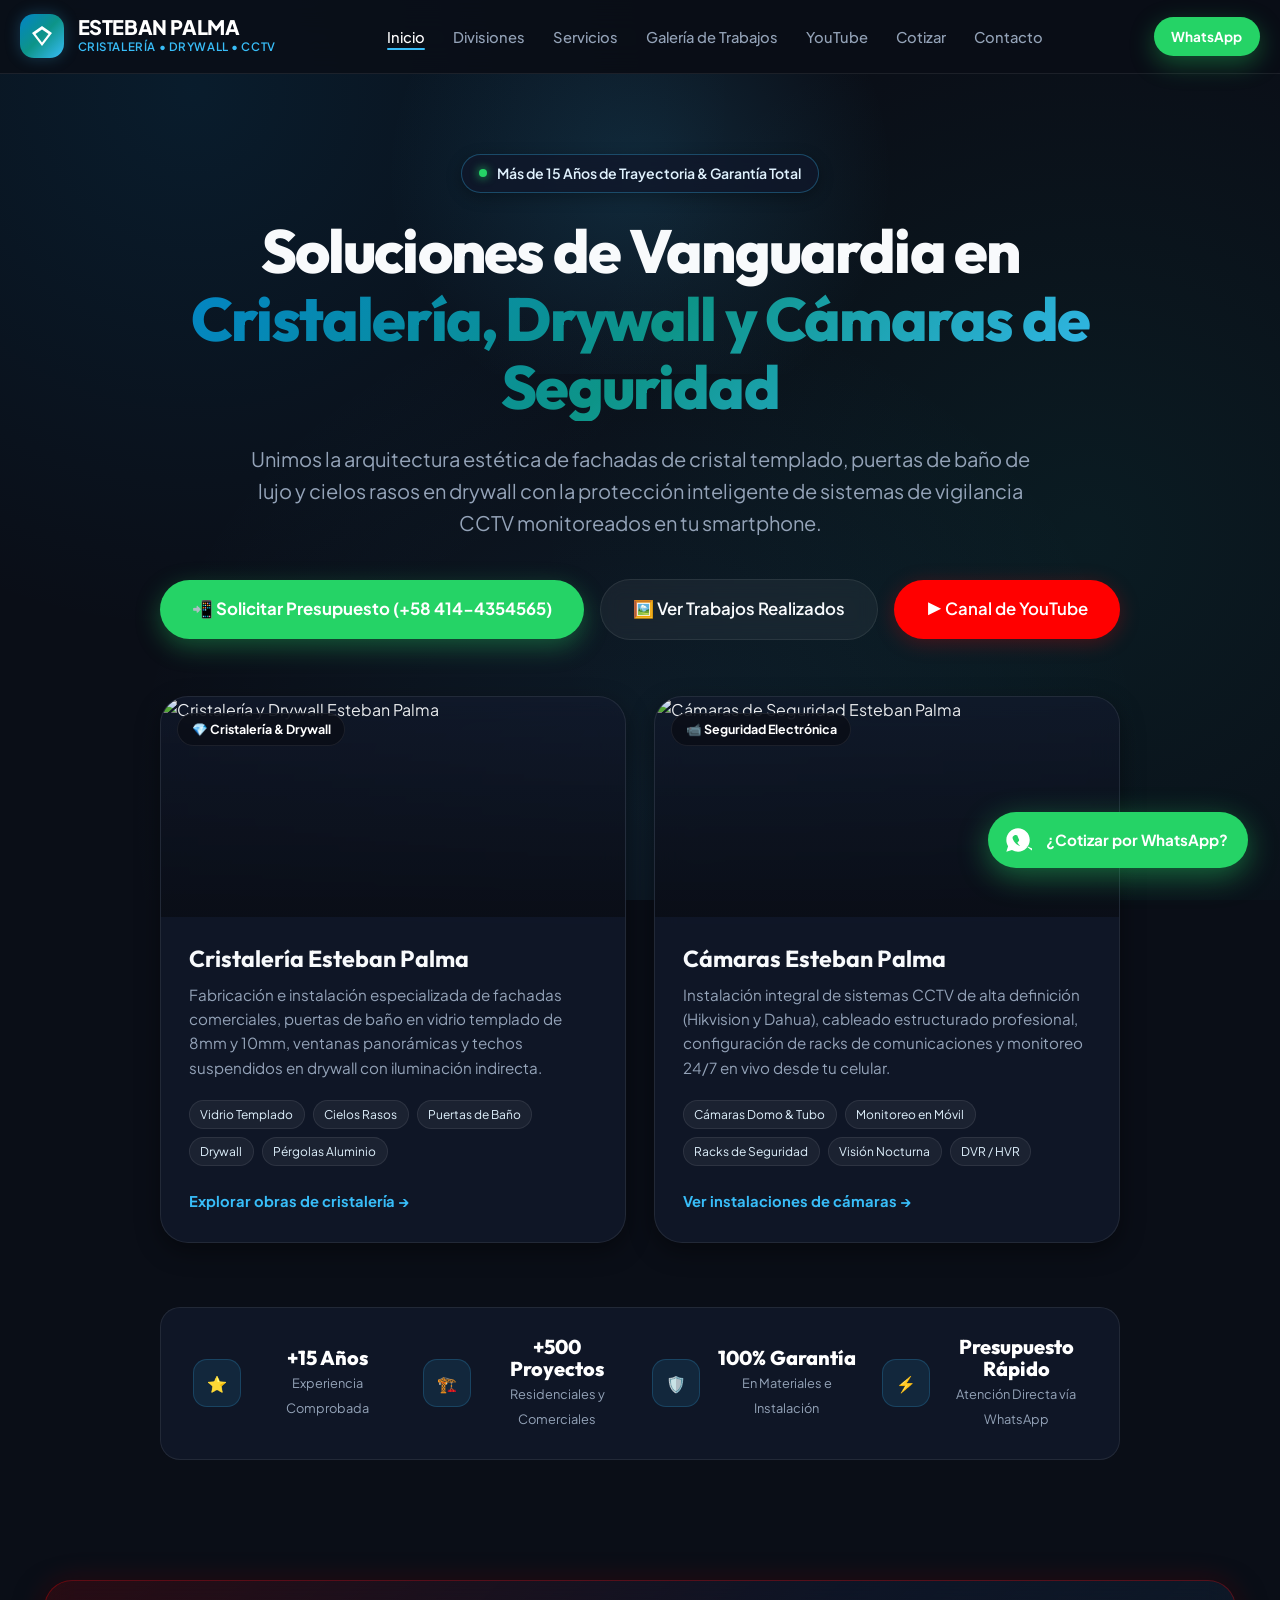
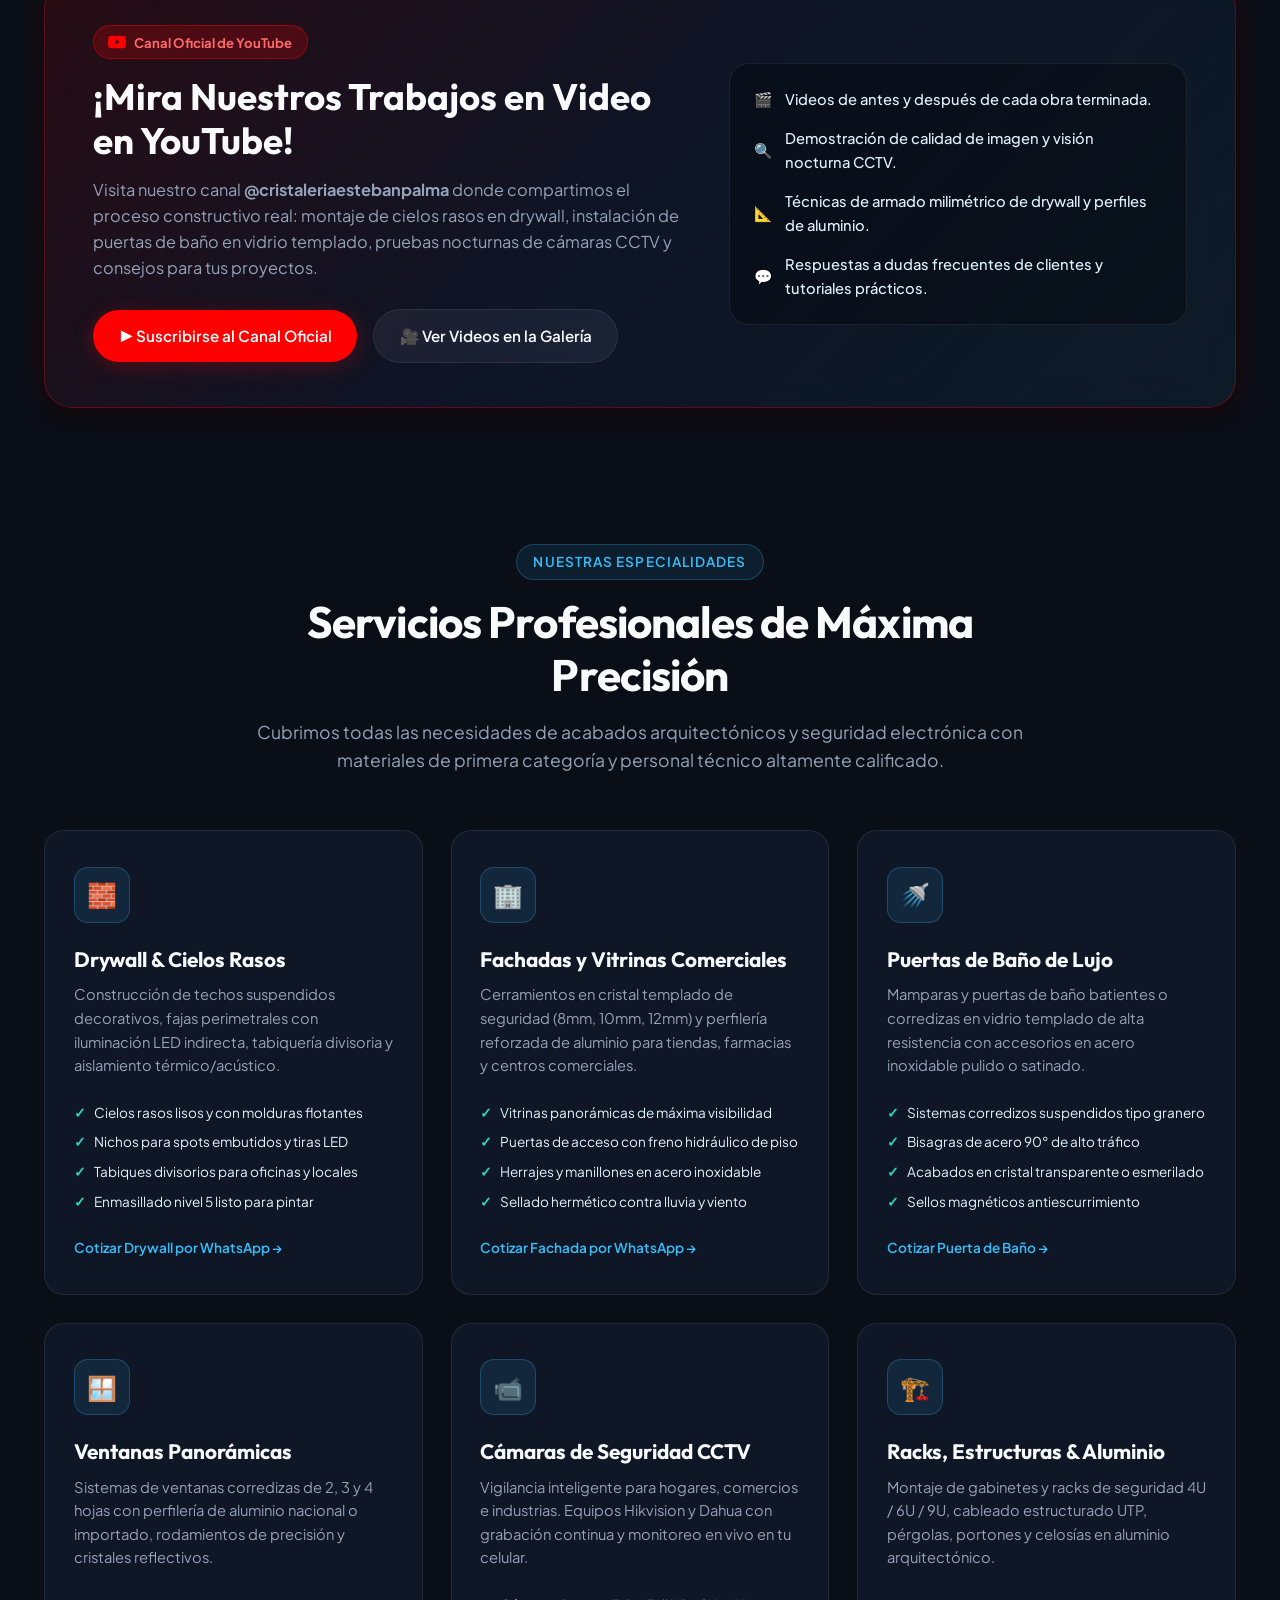
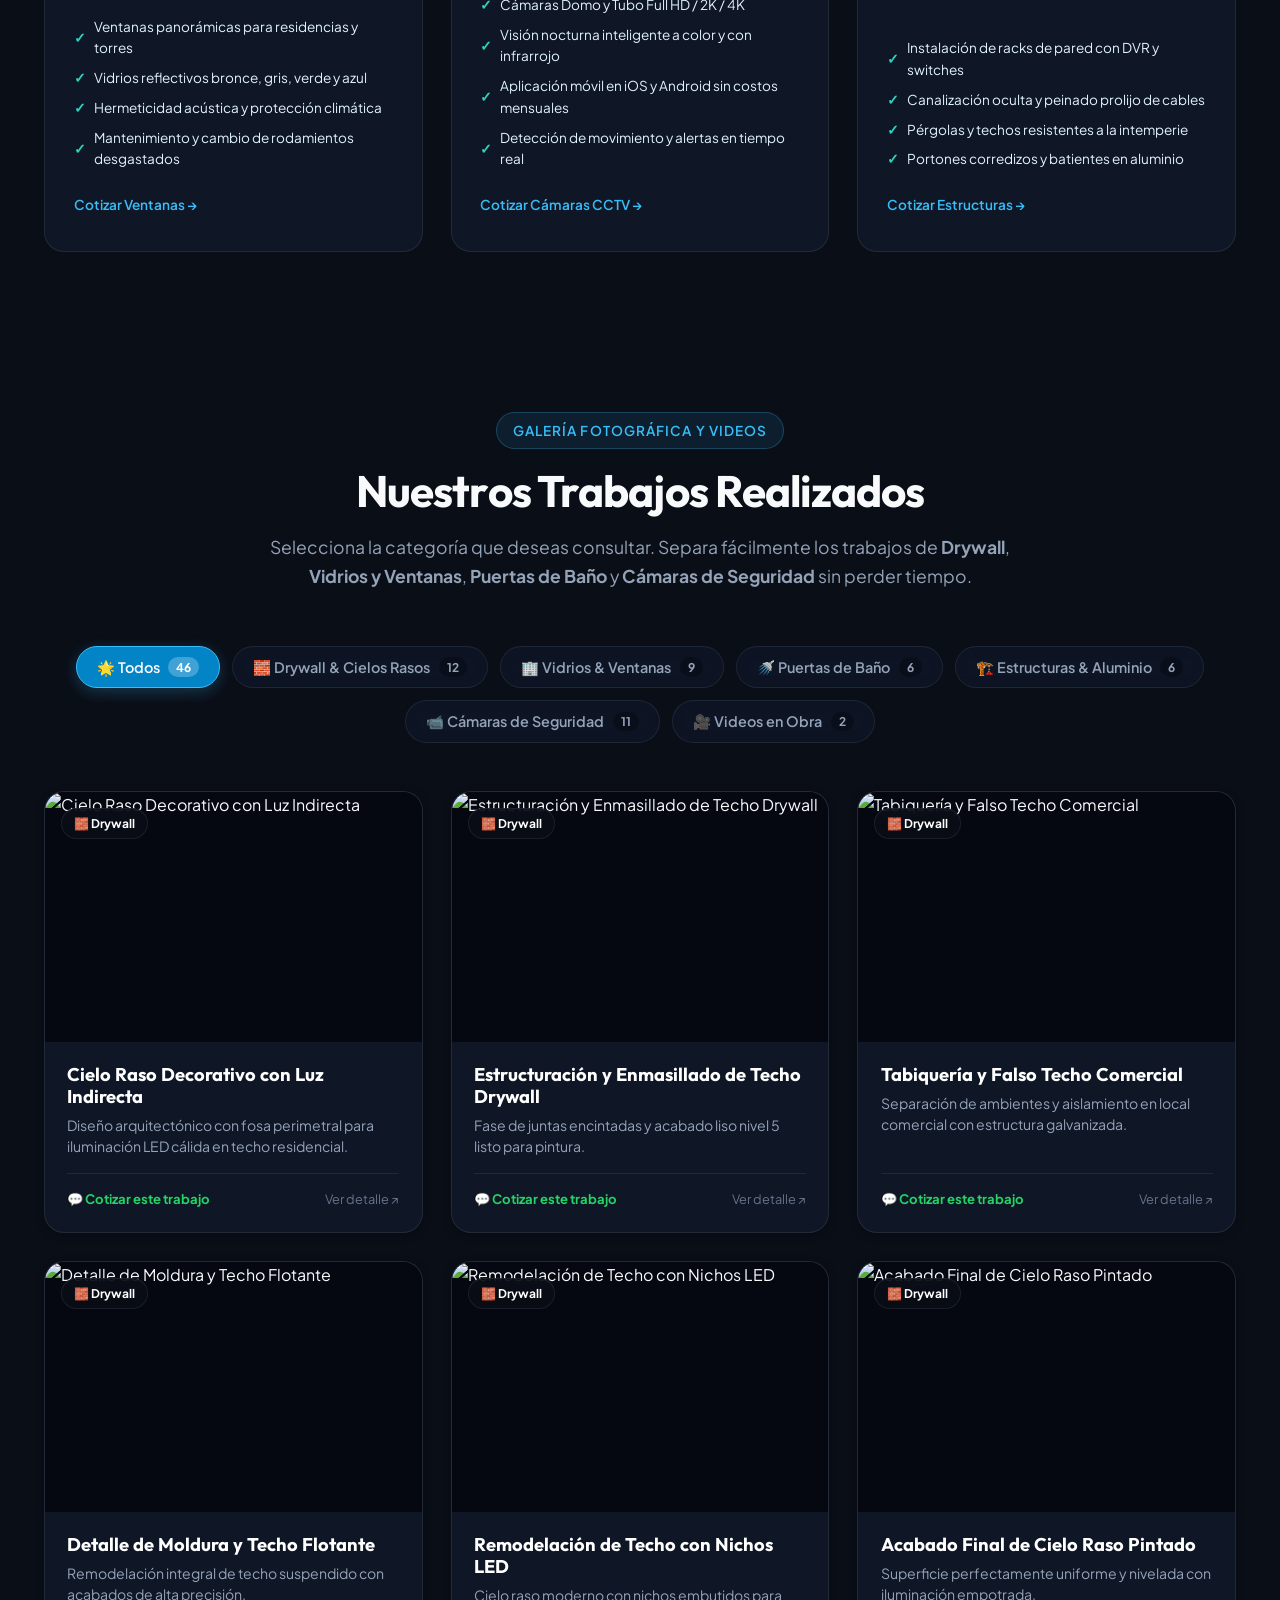
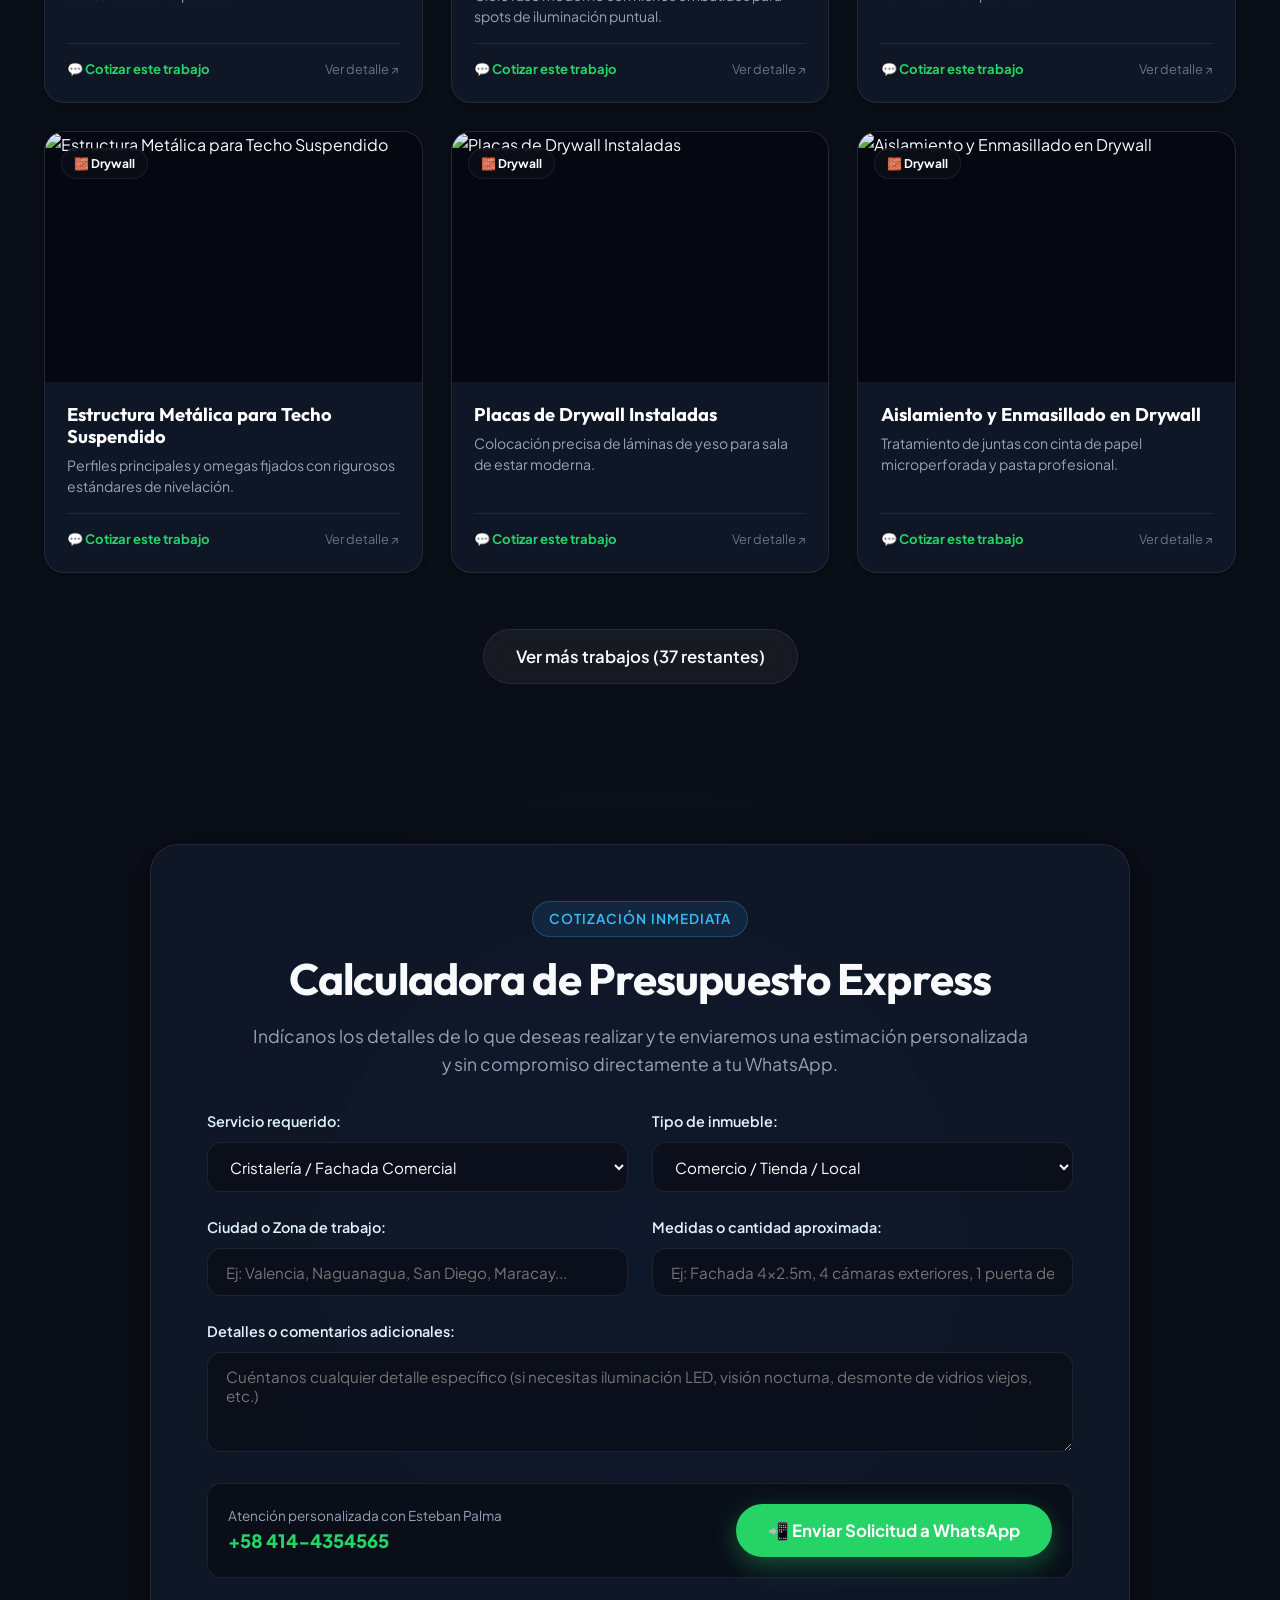
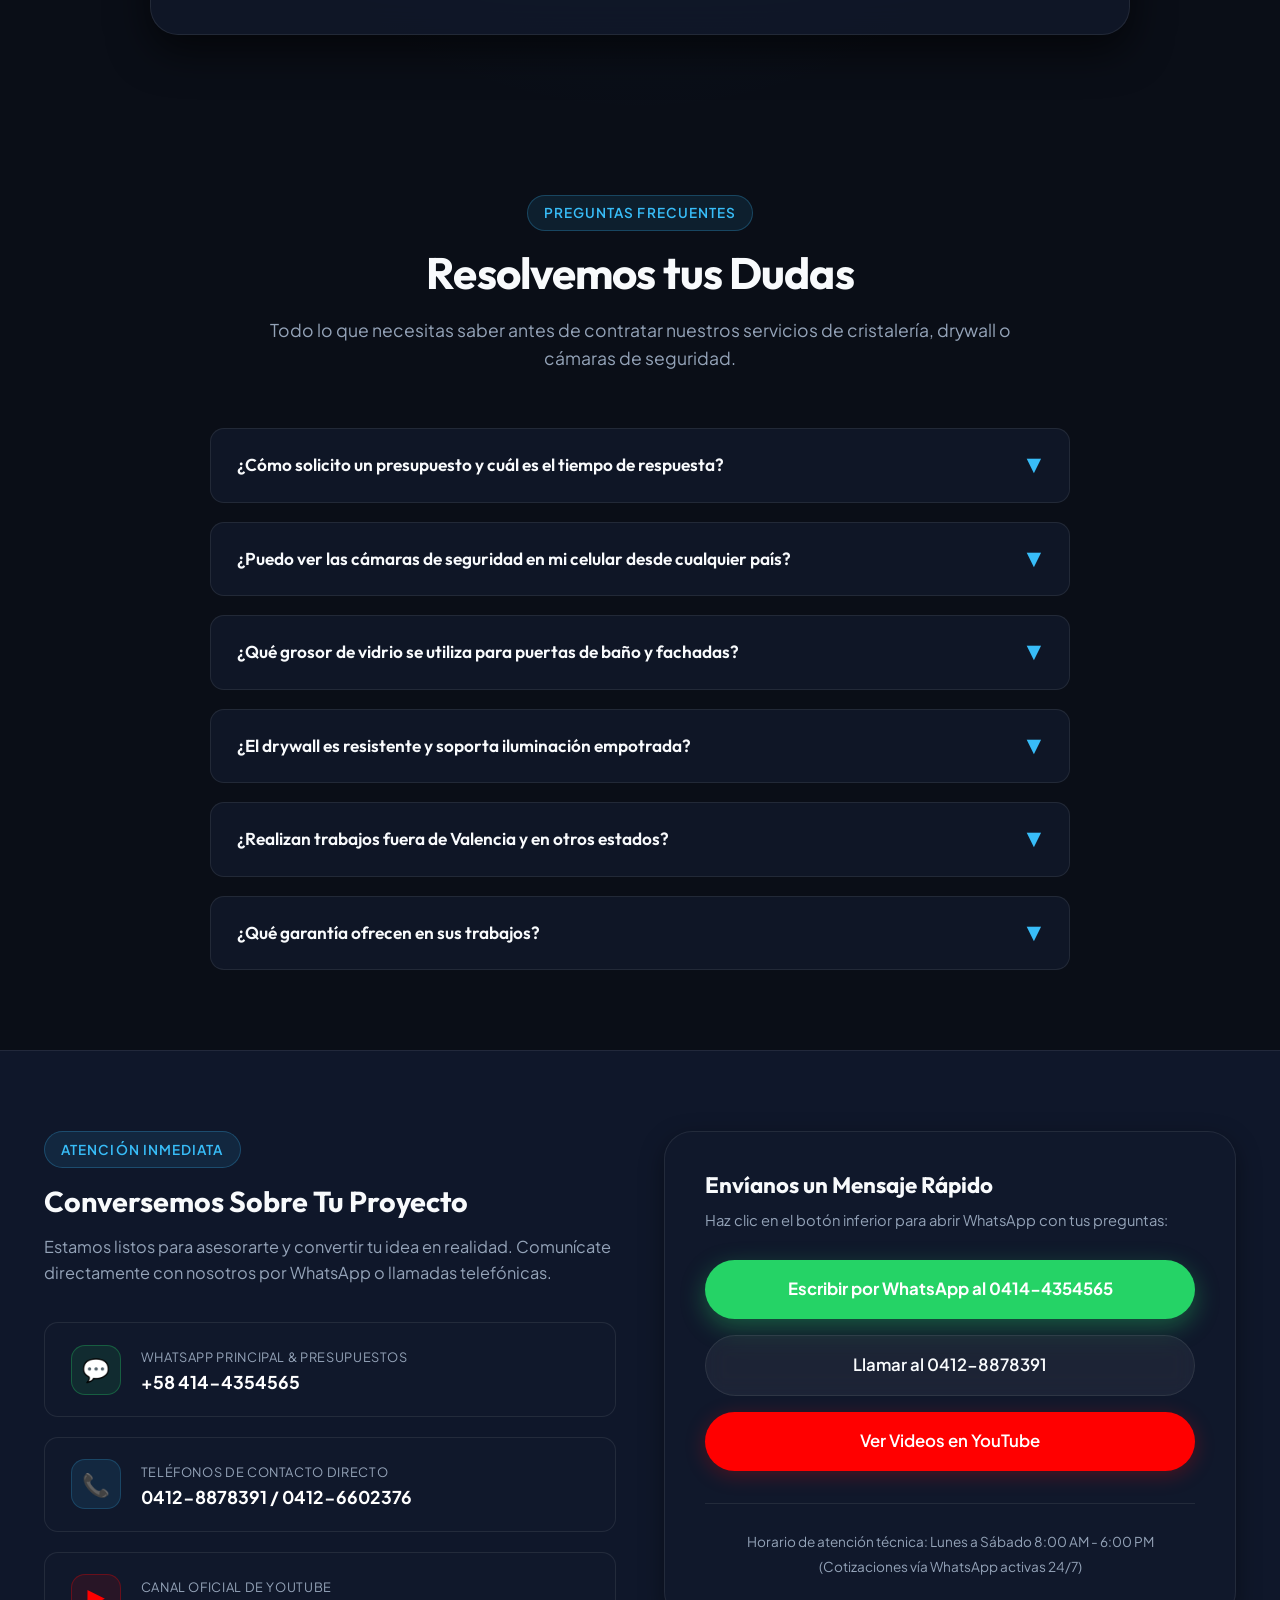
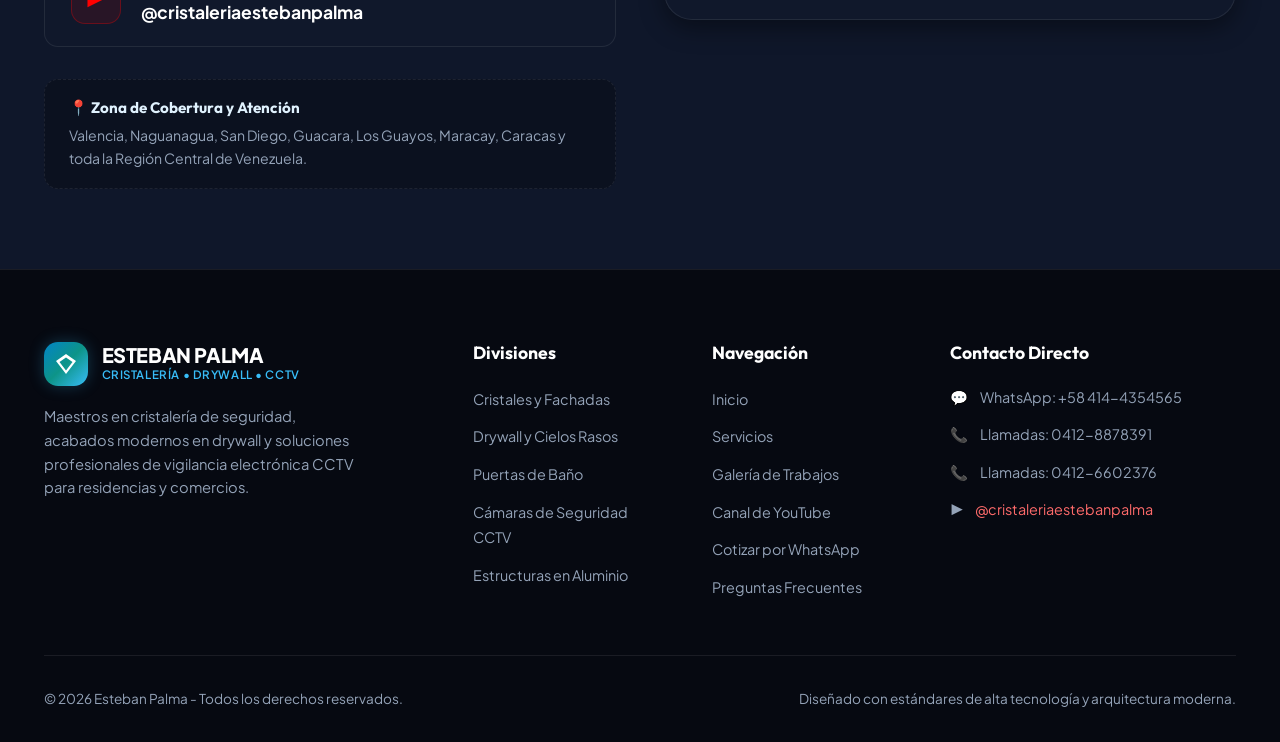
==== index.html @ e21bff84 "Add files via upload" ====
<!DOCTYPE html>
<html lang="es">
<head>
  <meta charset="UTF-8" />
  <meta name="viewport" content="width=device-width, initial-scale=1.0" />
  <title>Esteban Palma | Cristalería, Drywall y Cámaras de Seguridad</title>
  
  <!-- SEO Meta Tags -->
  <meta name="description" content="Servicios profesionales de Cristalería Esteban Palma y Cámaras Esteban Palma. Especialistas en fachadas de cristal templado, puertas de baño, ventanas panorámicas, drywall y sistemas de cámaras de seguridad CCTV en Valencia, Carabobo y toda Venezuela. Presupuestos al +58 414-4354565." />
  <meta name="keywords" content="cristaleria esteban palma, camaras esteban palma, puertas de bano vidrio templado, drywall valencia, cielo raso drywall, camaras de seguridad cctv, ventanas panoramicas valencia, fachadas comerciales vidrio, instalacion camaras valencia venezuela" />
  <meta name="author" content="Esteban Palma" />

  <!-- Open Graph / Facebook / WhatsApp -->
  <meta property="og:type" content="website" />
  <meta property="og:title" content="Esteban Palma | Cristalería, Drywall y Cámaras de Seguridad" />
  <meta property="og:description" content="Fachadas en vidrio templado, puertas de baño, cielo raso en drywall y sistemas de vigilancia CCTV con monitoreo en tu celular. Solicita tu cotización por WhatsApp al +58 414-4354565." />
  <meta property="og:image" content="assets/hero_cristaleria.jpg" />

  <!-- Google Fonts -->
  <link rel="preconnect" href="https://fonts.googleapis.com" />
  <link rel="preconnect" href="https://fonts.gstatic.com" crossorigin />
  <link href="https://fonts.googleapis.com/css2?family=Outfit:wght@400;500;600;700;800&family=Plus+Jakarta+Sans:wght@300;400;500;600;700;800&display=swap" rel="stylesheet" />

  <!-- Stylesheet -->
  <link rel="stylesheet" href="styles.css" />
</head>
<body>

  <!-- ================= Header & Navigation ================= -->
  <header class="site-header" id="siteHeader">
    <div class="container header-inner">
      <a href="#inicio" class="brand-logo">
        <div class="logo-icon">
          <!-- Geometric Diamond / Camera SVG -->
          <svg viewBox="0 0 24 24">
            <path d="M12 2L2 9l10 13 10-13-10-7zm0 3.5l6.5 4.5-6.5 8.5L5.5 10 12 5.5z"/>
          </svg>
        </div>
        <div class="brand-text">
          <span class="brand-title">ESTEBAN PALMA</span>
          <span class="brand-subtitle">Cristalería • Drywall • CCTV</span>
        </div>
      </a>

      <!-- Desktop Nav Menu -->
      <nav>
        <ul class="nav-menu" id="navMenu">
          <li><a href="#inicio" class="nav-link active">Inicio</a></li>
          <li><a href="#divisiones" class="nav-link">Divisiones</a></li>
          <li><a href="#servicios" class="nav-link">Servicios</a></li>
          <li><a href="#portafolio" class="nav-link">Galería de Trabajos</a></li>
          <li><a href="#youtube" class="nav-link">YouTube</a></li>
          <li><a href="#presupuesto" class="nav-link">Cotizar</a></li>
          <li><a href="#contacto" class="nav-link">Contacto</a></li>
        </ul>
      </nav>

      <div class="header-actions">
        <a href="https://wa.me/584144354565?text=Hola%20Esteban%20Palma!%20Deseo%20solicitar%20un%20presupuesto" target="_blank" rel="noopener noreferrer" class="btn btn-whatsapp btn-sm">
          <span>WhatsApp</span>
        </a>
        <button class="mobile-toggle" id="mobileToggle" aria-label="Abrir Menú">
          ☰
        </button>
      </div>
    </div>
  </header>

  <!-- ================= Hero Section ================= -->
  <section class="hero-section" id="inicio">
    <div class="hero-glow-1"></div>
    <div class="container">
      <div class="hero-content">
        <div class="hero-badge-wrap">
          <div class="hero-badge">
            <span class="badge-dot"></span>
            <span>Más de 15 Años de Trayectoria & Garantía Total</span>
          </div>
        </div>

        <h1 class="hero-title">
          Soluciones de Vanguardia en <span class="gradient-text">Cristalería, Drywall y Cámaras de Seguridad</span>
        </h1>

        <p class="hero-description">
          Unimos la arquitectura estética de fachadas de cristal templado, puertas de baño de lujo y cielos rasos en drywall con la protección inteligente de sistemas de vigilancia CCTV monitoreados en tu smartphone.
        </p>

        <div class="hero-cta-group">
          <a href="https://wa.me/584144354565?text=Hola%20Esteban%20Palma!%20Me%20gustar%C3%ADa%20solicitar%20un%20presupuesto%20para%20un%20proyecto" target="_blank" rel="noopener noreferrer" class="btn btn-whatsapp btn-lg">
            <span>📲 Solicitar Presupuesto (+58 414-4354565)</span>
          </a>
          <a href="#portafolio" class="btn btn-outline btn-lg">
            <span>🖼️ Ver Trabajos Realizados</span>
          </a>
          <a href="https://www.youtube.com/@cristaleriaestebanpalma" target="_blank" rel="noopener noreferrer" class="btn btn-youtube btn-lg">
            <span>▶ Canal de YouTube</span>
          </a>
        </div>

        <!-- Split Divisions Showcase Cards -->
        <div class="hero-divisions" id="divisiones">
          
          <!-- Division 1: Cristalería & Drywall -->
          <div class="division-hero-card">
            <div class="division-card-img-wrap">
              <img src="assets/hero_cristaleria.jpg" alt="Cristalería y Drywall Esteban Palma" loading="lazy" />
              <div class="division-img-overlay"></div>
              <span class="division-pill">💎 Cristalería & Drywall</span>
            </div>
            <div class="division-card-body">
              <h3>Cristalería Esteban Palma</h3>
              <p>
                Fabricación e instalación especializada de fachadas comerciales, puertas de baño en vidrio templado de 8mm y 10mm, ventanas panorámicas y techos suspendidos en drywall con iluminación indirecta.
              </p>
              <div class="division-tags">
                <span class="division-tag">Vidrio Templado</span>
                <span class="division-tag">Cielos Rasos</span>
                <span class="division-tag">Puertas de Baño</span>
                <span class="division-tag">Drywall</span>
                <span class="division-tag">Pérgolas Aluminio</span>
              </div>
              <a href="#portafolio" class="division-btn-link" onclick="filterCategoryDirect('vidrios-ventanas')">
                Explorar obras de cristalería →
              </a>
            </div>
          </div>

          <!-- Division 2: Cámaras de Seguridad -->
          <div class="division-hero-card">
            <div class="division-card-img-wrap">
              <img src="assets/hero_camaras.jpg" alt="Cámaras de Seguridad Esteban Palma" loading="lazy" />
              <div class="division-img-overlay"></div>
              <span class="division-pill">📹 Seguridad Electrónica</span>
            </div>
            <div class="division-card-body">
              <h3>Cámaras Esteban Palma</h3>
              <p>
                Instalación integral de sistemas CCTV de alta definición (Hikvision y Dahua), cableado estructurado profesional, configuración de racks de comunicaciones y monitoreo 24/7 en vivo desde tu celular.
              </p>
              <div class="division-tags">
                <span class="division-tag">Cámaras Domo & Tubo</span>
                <span class="division-tag">Monitoreo en Móvil</span>
                <span class="division-tag">Racks de Seguridad</span>
                <span class="division-tag">Visión Nocturna</span>
                <span class="division-tag">DVR / HVR</span>
              </div>
              <a href="#portafolio" class="division-btn-link" onclick="filterCategoryDirect('camaras')">
                Ver instalaciones de cámaras →
              </a>
            </div>
          </div>

        </div>

        <!-- Trust Stats Bar -->
        <div class="trust-bar">
          <div class="trust-item">
            <div class="trust-icon">⭐</div>
            <div class="trust-data">
              <h4>+15 Años</h4>
              <span>Experiencia Comprobada</span>
            </div>
          </div>
          <div class="trust-item">
            <div class="trust-icon">🏗️</div>
            <div class="trust-data">
              <h4>+500 Proyectos</h4>
              <span>Residenciales y Comerciales</span>
            </div>
          </div>
          <div class="trust-item">
            <div class="trust-icon">🛡️</div>
            <div class="trust-data">
              <h4>100% Garantía</h4>
              <span>En Materiales e Instalación</span>
            </div>
          </div>
          <div class="trust-item">
            <div class="trust-icon">⚡</div>
            <div class="trust-data">
              <h4>Presupuesto Rápido</h4>
              <span>Atención Directa vía WhatsApp</span>
            </div>
          </div>
        </div>

      </div>
    </div>
  </section>

  <!-- ================= YouTube Showcase Section ================= -->
  <section class="youtube-section" id="youtube">
    <div class="container">
      <div class="youtube-banner-card">
        <div class="yt-content">
          <span class="yt-badge">
            <svg viewBox="0 0 24 24"><path d="M23.498 6.186a3.016 3.016 0 0 0-2.122-2.136C19.505 3.545 12 3.545 12 3.545s-7.505 0-9.377.505A3.017 3.017 0 0 0 .502 6.186C0 8.07 0 12 0 12s0 3.93.502 5.814a3.016 3.016 0 0 0 2.122 2.136c1.871.505 9.376.505 9.376.505s7.505 0 9.377-.505a3.015 3.015 0 0 0 2.122-2.136C24 15.93 24 12 24 12s0-3.93-.502-5.814zM9.545 15.568V8.432L15.818 12l-6.273 3.568z"/></svg>
            Canal Oficial de YouTube
          </span>
          <h2>¡Mira Nuestros Trabajos en Video en YouTube!</h2>
          <p>
            Visita nuestro canal <strong>@cristaleriaestebanpalma</strong> donde compartimos el proceso constructivo real: montaje de cielos rasos en drywall, instalación de puertas de baño en vidrio templado, pruebas nocturnas de cámaras CCTV y consejos para tus proyectos.
          </p>
          <div class="yt-actions">
            <a href="https://www.youtube.com/@cristaleriaestebanpalma" target="_blank" rel="noopener noreferrer" class="btn btn-youtube">
              <span>▶ Suscribirse al Canal Oficial</span>
            </a>
            <a href="#portafolio" class="btn btn-outline" onclick="filterCategoryDirect('videos')">
              <span>🎥 Ver Videos en la Galería</span>
            </a>
          </div>
        </div>

        <div class="yt-features-list">
          <div class="yt-feat-item">
            <span>🎬</span>
            <span>Videos de antes y después de cada obra terminada.</span>
          </div>
          <div class="yt-feat-item">
            <span>🔍</span>
            <span>Demostración de calidad de imagen y visión nocturna CCTV.</span>
          </div>
          <div class="yt-feat-item">
            <span>📐</span>
            <span>Técnicas de armado milimétrico de drywall y perfiles de aluminio.</span>
          </div>
          <div class="yt-feat-item">
            <span>💬</span>
            <span>Respuestas a dudas frecuentes de clientes y tutoriales prácticos.</span>
          </div>
        </div>
      </div>
    </div>
  </section>

  <!-- ================= Services Overview ================= -->
  <section class="services-section" id="servicios">
    <div class="container">
      <div class="section-header">
        <span class="section-tag">Nuestras Especialidades</span>
        <h2>Servicios Profesionales de Máxima Precisión</h2>
        <p>
          Cubrimos todas las necesidades de acabados arquitectónicos y seguridad electrónica con materiales de primera categoría y personal técnico altamente calificado.
        </p>
      </div>

      <div class="services-grid">
        
        <!-- Service 1: Drywall y Cielos Rasos -->
        <div class="service-card">
          <div class="service-icon-wrap">🧱</div>
          <h3>Drywall & Cielos Rasos</h3>
          <p>
            Construcción de techos suspendidos decorativos, fajas perimetrales con iluminación LED indirecta, tabiquería divisoria y aislamiento térmico/acústico.
          </p>
          <ul class="service-bullets">
            <li>Cielos rasos lisos y con molduras flotantes</li>
            <li>Nichos para spots embutidos y tiras LED</li>
            <li>Tabiques divisorios para oficinas y locales</li>
            <li>Enmasillado nivel 5 listo para pintar</li>
          </ul>
          <a href="https://wa.me/584144354565?text=Hola%20Esteban%20Palma,%20quisiera%20cotizar%20un%20trabajo%20de%20Drywall%20y%20Cielo%20Raso" target="_blank" rel="noopener noreferrer" class="service-cta-btn">
            Cotizar Drywall por WhatsApp →
          </a>
        </div>

        <!-- Service 2: Vidrios y Fachadas Comerciales -->
        <div class="service-card">
          <div class="service-icon-wrap">🏢</div>
          <h3>Fachadas y Vitrinas Comerciales</h3>
          <p>
            Cerramientos en cristal templado de seguridad (8mm, 10mm, 12mm) y perfilería reforzada de aluminio para tiendas, farmacias y centros comerciales.
          </p>
          <ul class="service-bullets">
            <li>Vitrinas panorámicas de máxima visibilidad</li>
            <li>Puertas de acceso con freno hidráulico de piso</li>
            <li>Herrajes y manillones en acero inoxidable</li>
            <li>Sellado hermético contra lluvia y viento</li>
          </ul>
          <a href="https://wa.me/584144354565?text=Hola%20Esteban%20Palma,%20quisiera%20cotizar%20una%20Fachada%20o%20Vitrina%20en%20Vidrio" target="_blank" rel="noopener noreferrer" class="service-cta-btn">
            Cotizar Fachada por WhatsApp →
          </a>
        </div>

        <!-- Service 3: Puertas de Baño en Vidrio Templado -->
        <div class="service-card">
          <div class="service-icon-wrap">🚿</div>
          <h3>Puertas de Baño de Lujo</h3>
          <p>
            Mamparas y puertas de baño batientes o corredizas en vidrio templado de alta resistencia con accesorios en acero inoxidable pulido o satinado.
          </p>
          <ul class="service-bullets">
            <li>Sistemas corredizos suspendidos tipo granero</li>
            <li>Bisagras de acero 90° de alto tráfico</li>
            <li>Acabados en cristal transparente o esmerilado</li>
            <li>Sellos magnéticos antiescurrimiento</li>
          </ul>
          <a href="https://wa.me/584144354565?text=Hola%20Esteban%20Palma,%20quisiera%20cotizar%20una%20Puerta%20de%20Ba%C3%B1o%20en%20Vidrio%20Templado" target="_blank" rel="noopener noreferrer" class="service-cta-btn">
            Cotizar Puerta de Baño →
          </a>
        </div>

        <!-- Service 4: Ventanas Panorámicas y Corredizas -->
        <div class="service-card">
          <div class="service-icon-wrap">🪟</div>
          <h3>Ventanas Panorámicas</h3>
          <p>
            Sistemas de ventanas corredizas de 2, 3 y 4 hojas con perfilería de aluminio nacional o importado, rodamientos de precisión y cristales reflectivos.
          </p>
          <ul class="service-bullets">
            <li>Ventanas panorámicas para residencias y torres</li>
            <li>Vidrios reflectivos bronce, gris, verde y azul</li>
            <li>Hermeticidad acústica y protección climática</li>
            <li>Mantenimiento y cambio de rodamientos desgastados</li>
          </ul>
          <a href="https://wa.me/584144354565?text=Hola%20Esteban%20Palma,%20quisiera%20cotizar%20Ventanas%20Panor%C3%A1micas" target="_blank" rel="noopener noreferrer" class="service-cta-btn">
            Cotizar Ventanas →
          </a>
        </div>

        <!-- Service 5: Cámaras de Seguridad y CCTV -->
        <div class="service-card">
          <div class="service-icon-wrap">📹</div>
          <h3>Cámaras de Seguridad CCTV</h3>
          <p>
            Vigilancia inteligente para hogares, comercios e industrias. Equipos Hikvision y Dahua con grabación continua y monitoreo en vivo en tu celular.
          </p>
          <ul class="service-bullets">
            <li>Cámaras Domo y Tubo Full HD / 2K / 4K</li>
            <li>Visión nocturna inteligente a color y con infrarrojo</li>
            <li>Aplicación móvil en iOS y Android sin costos mensuales</li>
            <li>Detección de movimiento y alertas en tiempo real</li>
          </ul>
          <a href="https://wa.me/584144354565?text=Hola%20Esteban%20Palma,%20quisiera%20cotizar%20un%20Sistema%20de%20C%C3%A1maras%20de%20Seguridad" target="_blank" rel="noopener noreferrer" class="service-cta-btn">
            Cotizar Cámaras CCTV →
          </a>
        </div>

        <!-- Service 6: Racks, Redes y Aluminio -->
        <div class="service-card">
          <div class="service-icon-wrap">🏗️</div>
          <h3>Racks, Estructuras & Aluminio</h3>
          <p>
            Montaje de gabinetes y racks de seguridad 4U / 6U / 9U, cableado estructurado UTP, pérgolas, portones y celosías en aluminio arquitectónico.
          </p>
          <ul class="service-bullets">
            <li>Instalación de racks de pared con DVR y switches</li>
            <li>Canalización oculta y peinado prolijo de cables</li>
            <li>Pérgolas y techos resistentes a la intemperie</li>
            <li>Portones corredizos y batientes en aluminio</li>
          </ul>
          <a href="https://wa.me/584144354565?text=Hola%20Esteban%20Palma,%20quisiera%20cotizar%20Racks%20o%20Estructuras%20en%20Aluminio" target="_blank" rel="noopener noreferrer" class="service-cta-btn">
            Cotizar Estructuras →
          </a>
        </div>

      </div>
    </div>
  </section>

  <!-- ================= Categorized Portfolio Section ================= -->
  <section class="portfolio-section" id="portafolio">
    <div class="container">
      <div class="section-header">
        <span class="section-tag">Galería Fotográfica y Videos</span>
        <h2>Nuestros Trabajos Realizados</h2>
        <p>
          Selecciona la categoría que deseas consultar. Separa fácilmente los trabajos de <strong>Drywall</strong>, <strong>Vidrios y Ventanas</strong>, <strong>Puertas de Baño</strong> y <strong>Cámaras de Seguridad</strong> sin perder tiempo.
        </p>
      </div>

      <!-- Filter Controls / Tabs -->
      <div class="portfolio-filters-wrap">
        <button class="filter-btn active" data-filter="all">
          <span>🌟 Todos</span>
          <span class="filter-count">0</span>
        </button>
        <button class="filter-btn" data-filter="drywall">
          <span>🧱 Drywall & Cielos Rasos</span>
          <span class="filter-count">0</span>
        </button>
        <button class="filter-btn" data-filter="vidrios-ventanas">
          <span>🏢 Vidrios & Ventanas</span>
          <span class="filter-count">0</span>
        </button>
        <button class="filter-btn" data-filter="banos">
          <span>🚿 Puertas de Baño</span>
          <span class="filter-count">0</span>
        </button>
        <button class="filter-btn" data-filter="aluminio">
          <span>🏗️ Estructuras & Aluminio</span>
          <span class="filter-count">0</span>
        </button>
        <button class="filter-btn" data-filter="camaras">
          <span>📹 Cámaras de Seguridad</span>
          <span class="filter-count">0</span>
        </button>
        <button class="filter-btn" data-filter="videos">
          <span>🎥 Videos en Obra</span>
          <span class="filter-count">0</span>
        </button>
      </div>

      <!-- Gallery Grid Render Container -->
      <div class="gallery-grid" id="galleryGrid">
        <!-- Rendered dynamically by app.js -->
      </div>

      <!-- Pagination / Load More -->
      <div class="gallery-pagination">
        <button class="btn btn-outline btn-lg" id="loadMoreBtn">
          Ver más trabajos
        </button>
      </div>
    </div>
  </section>

  <!-- ================= Interactive Quote Calculator ================= -->
  <section class="quote-section" id="presupuesto">
    <div class="container">
      <div class="quote-container-card">
        <div class="section-header" style="margin-bottom: 2rem;">
          <span class="section-tag">Cotización Inmediata</span>
          <h2>Calculadora de Presupuesto Express</h2>
          <p>
            Indícanos los detalles de lo que deseas realizar y te enviaremos una estimación personalizada y sin compromiso directamente a tu WhatsApp.
          </p>
        </div>

        <form id="quoteForm">
          <div class="quote-form-grid">
            
            <div class="form-group">
              <label for="quoteService" class="form-label">Servicio requerido:</label>
              <select id="quoteService" class="form-control" required>
                <option value="Cristalería / Fachada Comercial">Cristalería / Fachada Comercial</option>
                <option value="Drywall y Cielo Raso Decorativo">Drywall y Cielo Raso Decorativo</option>
                <option value="Puerta de Baño en Vidrio Templado">Puerta de Baño en Vidrio Templado</option>
                <option value="Ventanas Panorámicas / Corredizas">Ventanas Panorámicas / Corredizas</option>
                <option value="Sistema de Cámaras de Seguridad CCTV">Sistema de Cámaras de Seguridad CCTV</option>
                <option value="Estructura / Pérgola en Aluminio">Estructura / Pérgola en Aluminio</option>
                <option value="Mantenimiento o Reparación">Mantenimiento o Reparación</option>
              </select>
            </div>

            <div class="form-group">
              <label for="quoteProperty" class="form-label">Tipo de inmueble:</label>
              <select id="quoteProperty" class="form-control" required>
                <option value="Comercio / Tienda / Local">Comercio / Tienda / Local</option>
                <option value="Casa / Residencia">Casa / Residencia</option>
                <option value="Apartamento">Apartamento</option>
                <option value="Oficina / Corporativo">Oficina / Corporativo</option>
                <option value="Galpón / Industria">Galpón / Industria</option>
              </select>
            </div>

            <div class="form-group">
              <label for="quoteLocation" class="form-label">Ciudad o Zona de trabajo:</label>
              <input type="text" id="quoteLocation" class="form-control" placeholder="Ej: Valencia, Naguanagua, San Diego, Maracay..." required />
            </div>

            <div class="form-group">
              <label for="quoteDetails" class="form-label">Medidas o cantidad aproximada:</label>
              <input type="text" id="quoteDetails" class="form-control" placeholder="Ej: Fachada 4x2.5m, 4 cámaras exteriores, 1 puerta de baño..." />
            </div>

            <div class="form-group form-group-full">
              <label for="quoteNotes" class="form-label">Detalles o comentarios adicionales:</label>
              <textarea id="quoteNotes" class="form-control" placeholder="Cuéntanos cualquier detalle específico (si necesitas iluminación LED, visión nocturna, desmonte de vidrios viejos, etc.)"></textarea>
            </div>

          </div>

          <div class="quote-summary-box">
            <div class="summary-text-wrap">
              <span class="summary-title">Atención personalizada con Esteban Palma</span>
              <span class="summary-phone">+58 414-4354565</span>
            </div>
            <button type="submit" class="btn btn-whatsapp btn-lg">
              <span>📲 Enviar Solicitud a WhatsApp</span>
            </button>
          </div>
        </form>
      </div>
    </div>
  </section>

  <!-- ================= Frequently Asked Questions ================= -->
  <section class="faq-section" id="faq">
    <div class="container">
      <div class="section-header">
        <span class="section-tag">Preguntas Frecuentes</span>
        <h2>Resolvemos tus Dudas</h2>
        <p>Todo lo que necesitas saber antes de contratar nuestros servicios de cristalería, drywall o cámaras de seguridad.</p>
      </div>

      <div class="faq-list">
        
        <div class="faq-item">
          <div class="faq-header">
            <h4>¿Cómo solicito un presupuesto y cuál es el tiempo de respuesta?</h4>
            <span class="faq-icon">▼</span>
          </div>
          <div class="faq-body">
            <p>
              Puedes escribirnos directamente por WhatsApp al <strong>+58 414-4354565</strong> o usar el formulario de Presupuesto Express de esta página. Si tienes las medidas aproximadas, te damos una estimación en menos de 2 horas. También realizamos visitas técnicas para toma exacta de medidas en Valencia y zonas aledañas.
            </p>
          </div>
        </div>

        <div class="faq-item">
          <div class="faq-header">
            <h4>¿Puedo ver las cámaras de seguridad en mi celular desde cualquier país?</h4>
            <span class="faq-icon">▼</span>
          </div>
          <div class="faq-body">
            <p>
              ¡Totalmente sí! Instalamos y configuramos las aplicaciones oficiales (Hik-Connect o DMSS) en tus teléfonos (iPhone o Android) y computadoras. Conectando el DVR a internet, podrás ver el video en vivo, escuchar audio y revisar grabaciones pasadas desde cualquier lugar del mundo sin pagar mensualidades de servicio.
            </p>
          </div>
        </div>

        <div class="faq-item">
          <div class="faq-header">
            <h4>¿Qué grosor de vidrio se utiliza para puertas de baño y fachadas?</h4>
            <span class="faq-icon">▼</span>
          </div>
          <div class="faq-body">
            <p>
              Para puertas de baño utilizamos exclusivamente vidrio templado de seguridad de <strong>8mm o 10mm</strong> con bordes pulidos y perforaciones de fábrica. Para fachadas comerciales empleamos templado de 10mm a 12mm o vidrios laminados según los requerimientos de seguridad y viento de la obra.
            </p>
          </div>
        </div>

        <div class="faq-item">
          <div class="faq-header">
            <h4>¿El drywall es resistente y soporta iluminación empotrada?</h4>
            <span class="faq-icon">▼</span>
          </div>
          <div class="faq-body">
            <p>
              Sí, utilizamos perfiles de acero galvanizado reforzados y placas de yeso de primera calidad. Nuestros diseños de cielos rasos están preparados para recibir focos embutidos, tiras LED perimetrales ocultas y lámparas pesadas mediante anclajes estructurales a la losa o techo base.
            </p>
          </div>
        </div>

        <div class="faq-item">
          <div class="faq-header">
            <h4>¿Realizan trabajos fuera de Valencia y en otros estados?</h4>
            <span class="faq-icon">▼</span>
          </div>
          <div class="faq-body">
            <p>
              Nuestra base operativa se encuentra en el estado Carabobo (Valencia, Naguanagua, San Diego, Guacara, Puerto Cabello), pero atendemos proyectos comerciales y residenciales en Aragua (Maracay), Cojedes, Caracas y a nivel nacional previa coordinación.
            </p>
          </div>
        </div>

        <div class="faq-item">
          <div class="faq-header">
            <h4>¿Qué garantía ofrecen en sus trabajos?</h4>
            <span class="faq-icon">▼</span>
          </div>
          <div class="faq-body">
            <p>
              Ofrecemos garantía por escrito tanto en los equipos (cámaras, DVRs, fuentes de poder) como en la mano de obra de instalación de cristalería, rodamientos, sellado contra filtraciones y acabados de drywall.
            </p>
          </div>
        </div>

      </div>
    </div>
  </section>

  <!-- ================= Contact Section ================= -->
  <section class="contact-section" id="contacto">
    <div class="container">
      <div class="contact-grid">
        
        <div class="contact-info-col">
          <span class="section-tag">Atención Inmediata</span>
          <h3>Conversemos Sobre Tu Proyecto</h3>
          <p>
            Estamos listos para asesorarte y convertir tu idea en realidad. Comunícate directamente con nosotros por WhatsApp o llamadas telefónicas.
          </p>

          <div class="contact-cards-stack">
            
            <a href="https://wa.me/584144354565?text=Hola%20Esteban%20Palma,%20quiero%20solicitar%20un%20presupuesto" target="_blank" rel="noopener noreferrer" class="contact-method-card">
              <div class="contact-icon-box wa">
                💬
              </div>
              <div>
                <span class="contact-detail-label">WhatsApp Principal & Presupuestos</span>
                <div class="contact-detail-val">+58 414-4354565</div>
              </div>
            </a>

            <div class="contact-method-card">
              <div class="contact-icon-box">
                📞
              </div>
              <div>
                <span class="contact-detail-label">Teléfonos de Contacto Directo</span>
                <div class="contact-detail-val">0412-8878391 / 0412-6602376</div>
              </div>
            </div>

            <a href="https://www.youtube.com/@cristaleriaestebanpalma" target="_blank" rel="noopener noreferrer" class="contact-method-card">
              <div class="contact-icon-box yt">
                ▶
              </div>
              <div>
                <span class="contact-detail-label">Canal Oficial de YouTube</span>
                <div class="contact-detail-val">@cristaleriaestebanpalma</div>
              </div>
            </a>

          </div>

          <div class="coverage-box">
            <h5>📍 Zona de Cobertura y Atención</h5>
            <p>
              Valencia, Naguanagua, San Diego, Guacara, Los Guayos, Maracay, Caracas y toda la Región Central de Venezuela.
            </p>
          </div>
        </div>

        <div class="contact-card-quickform">
          <h4>Envíanos un Mensaje Rápido</h4>
          <p>Haz clic en el botón inferior para abrir WhatsApp con tus preguntas:</p>
          
          <div style="display: flex; flex-direction: column; gap: 1rem;">
            <a href="https://wa.me/584144354565?text=Hola%20Esteban%20Palma,%20deseo%20hacer%20una%20consulta%20general" target="_blank" rel="noopener noreferrer" class="btn btn-whatsapp btn-lg" style="width: 100%;">
              <span>Escribir por WhatsApp al 0414-4354565</span>
            </a>
            
            <a href="tel:+584128878391" class="btn btn-outline btn-lg" style="width: 100%;">
              <span>Llamar al 0412-8878391</span>
            </a>

            <a href="https://www.youtube.com/@cristaleriaestebanpalma" target="_blank" rel="noopener noreferrer" class="btn btn-youtube btn-lg" style="width: 100%;">
              <span>Ver Videos en YouTube</span>
            </a>
          </div>

          <div style="margin-top: 2rem; padding-top: 1.5rem; border-top: 1px solid var(--border-glass); text-align: center;">
            <span style="font-size: 0.85rem; color: var(--text-muted);">
              Horario de atención técnica: Lunes a Sábado 8:00 AM - 6:00 PM<br/>
              (Cotizaciones vía WhatsApp activas 24/7)
            </span>
          </div>
        </div>

      </div>
    </div>
  </section>

  <!-- ================= Footer ================= -->
  <footer class="site-footer">
    <div class="container">
      <div class="footer-grid">
        
        <div class="footer-brand">
          <div class="brand-logo">
            <div class="logo-icon">
              <svg viewBox="0 0 24 24">
                <path d="M12 2L2 9l10 13 10-13-10-7zm0 3.5l6.5 4.5-6.5 8.5L5.5 10 12 5.5z"/>
              </svg>
            </div>
            <div class="brand-text">
              <span class="brand-title">ESTEBAN PALMA</span>
              <span class="brand-subtitle">Cristalería • Drywall • CCTV</span>
            </div>
          </div>
          <p>
            Maestros en cristalería de seguridad, acabados modernos en drywall y soluciones profesionales de vigilancia electrónica CCTV para residencias y comercios.
          </p>
        </div>

        <div class="footer-col">
          <h4>Divisiones</h4>
          <ul class="footer-links">
            <li><a href="#portafolio" onclick="filterCategoryDirect('vidrios-ventanas')">Cristales y Fachadas</a></li>
            <li><a href="#portafolio" onclick="filterCategoryDirect('drywall')">Drywall y Cielos Rasos</a></li>
            <li><a href="#portafolio" onclick="filterCategoryDirect('banos')">Puertas de Baño</a></li>
            <li><a href="#portafolio" onclick="filterCategoryDirect('camaras')">Cámaras de Seguridad CCTV</a></li>
            <li><a href="#portafolio" onclick="filterCategoryDirect('aluminio')">Estructuras en Aluminio</a></li>
          </ul>
        </div>

        <div class="footer-col">
          <h4>Navegación</h4>
          <ul class="footer-links">
            <li><a href="#inicio">Inicio</a></li>
            <li><a href="#servicios">Servicios</a></li>
            <li><a href="#portafolio">Galería de Trabajos</a></li>
            <li><a href="#youtube">Canal de YouTube</a></li>
            <li><a href="#presupuesto">Cotizar por WhatsApp</a></li>
            <li><a href="#faq">Preguntas Frecuentes</a></li>
          </ul>
        </div>

        <div class="footer-col">
          <h4>Contacto Directo</h4>
          <div class="footer-contact-items">
            <div class="footer-ci">
              <span>💬</span>
              <span>WhatsApp: +58 414-4354565</span>
            </div>
            <div class="footer-ci">
              <span>📞</span>
              <span>Llamadas: 0412-8878391</span>
            </div>
            <div class="footer-ci">
              <span>📞</span>
              <span>Llamadas: 0412-6602376</span>
            </div>
            <div class="footer-ci">
              <span>▶</span>
              <a href="https://www.youtube.com/@cristaleriaestebanpalma" target="_blank" rel="noopener noreferrer" style="color: #ff6b6b;">
                @cristaleriaestebanpalma
              </a>
            </div>
          </div>
        </div>

      </div>

      <div class="footer-bottom">
        <div>
          © 2026 Esteban Palma - Todos los derechos reservados.
        </div>
        <div>
          Diseñado con estándares de alta tecnología y arquitectura moderna.
        </div>
      </div>
    </div>
  </footer>

  <!-- ================= Fullscreen Lightbox Modal ================= -->
  <div class="lightbox-modal" id="lightboxModal" role="dialog" aria-modal="true" aria-hidden="true">
    <div class="lightbox-content-box">
      <button class="lightbox-close-btn" id="lightboxClose" aria-label="Cerrar vista">&times;</button>
      <button class="lightbox-nav-btn lightbox-prev" id="lightboxPrev" aria-label="Anterior">&#10094;</button>
      <button class="lightbox-nav-btn lightbox-next" id="lightboxNext" aria-label="Siguiente">&#10095;</button>

      <div class="lightbox-media-container" id="lightboxMediaContainer">
        <!-- Image or Video injected here -->
      </div>

      <div class="lightbox-info-bar">
        <div class="lightbox-meta">
          <span class="lightbox-meta-badge" id="lightboxBadge">Categoría</span>
          <h3 id="lightboxTitle">Título del Trabajo</h3>
          <p id="lightboxDesc">Descripción del proyecto</p>
        </div>
        <a href="#" class="btn btn-whatsapp" id="lightboxQuoteBtn">
          <span>📲 Cotizar este Trabajo</span>
        </a>
      </div>
    </div>
  </div>

  <!-- ================= Floating WhatsApp Button ================= -->
  <a href="https://wa.me/584144354565?text=Hola%20Esteban%20Palma!%20Deseo%20solicitar%20un%20presupuesto" target="_blank" rel="noopener noreferrer" class="floating-whatsapp" aria-label="Contactar por WhatsApp">
    <div class="floating-wa-icon">
      <svg viewBox="0 0 24 24">
        <path d="M12.031 2C6.495 2 2 6.495 2 12.031c0 1.93.551 3.733 1.503 5.257L2 22l4.846-1.468A9.972 9.972 0 0 0 12.031 22c5.536 0 10.031-4.495 10.031-10.031S17.567 2 12.031 2zm5.82 14.28c-.244.686-1.22 1.258-1.706 1.332-.486.074-1.099.103-3.21-.77-2.673-1.106-4.38-3.83-4.513-4.007-.133-.177-1.077-1.433-1.077-2.733 0-1.3 1.053-1.785 1.428-2.006.375-.221.821-.277 1.095-.277.274 0 .548.01.787.022.253.012.593-.096.927.705.344.825 1.173 2.861 1.275 3.069.103.208.172.453.034.729-.138.276-.207.45-.412.69-.205.24-.432.536-.618.72-.206.204-.42.427-.18.84.24.413 1.066 1.76 2.29 2.85 1.574 1.402 2.902 1.837 3.314 2.043.412.206.652.172.893-.103.24-.275 1.03-1.202 1.305-1.615.275-.413.55-.344.927-.206.377.138 2.39 1.127 2.802 1.333.412.206.686.31.787.481.103.172.103.997-.141 1.683z"/>
      </svg>
    </div>
    <span>¿Cotizar por WhatsApp?</span>
  </a>

  <!-- ================= Mobile Sticky Quick Action Bar ================= -->
  <nav class="mobile-sticky-bar" id="mobileStickyBar" aria-label="Navegación Rápida Móvil">
    <a href="tel:+584144354565" class="mobile-bar-btn">
      <span class="mbar-icon">📞</span>
      <span class="mbar-text">Llamar</span>
    </a>
    <a href="https://wa.me/584144354565?text=Hola%20Esteban%20Palma!%20Deseo%20solicitar%20un%20presupuesto" target="_blank" rel="noopener noreferrer" class="mobile-bar-btn mobile-bar-whatsapp">
      <div class="mbar-wa-pulse"></div>
      <span class="mbar-icon">💬</span>
      <span class="mbar-text">WhatsApp</span>
    </a>
    <a href="#presupuesto" class="mobile-bar-btn">
      <span class="mbar-icon">📋</span>
      <span class="mbar-text">Cotizar</span>
    </a>
    <a href="https://www.youtube.com/@cristaleriaestebanpalma" target="_blank" rel="noopener noreferrer" class="mobile-bar-btn">
      <span class="mbar-icon" style="color: #ff3333;">▶</span>
      <span class="mbar-text">YouTube</span>
    </a>
  </nav>

  <!-- Back to Top Button -->
  <button class="back-to-top" id="backToTopBtn" aria-label="Volver arriba">
    ▲
  </button>

  <!-- Script logic -->
  <script src="app.js"></script>
  <script>
    // Helper to filter directly from division links or footer
    function filterCategoryDirect(category) {
      const btn = document.querySelector(`.filter-btn[data-filter="${category}"]`);
      if (btn) {
        btn.click();
        const portfolioSection = document.getElementById('portafolio');
        if (portfolioSection) {
          portfolioSection.scrollIntoView({ behavior: 'smooth' });
        }
      }
    }
  </script>
</body>
</html>
---- styles.css ----
/* ==========================================================================
   ESTEBAN PALMA - CRISTALERÍA, DRYWALL & SEGURIDAD ELECTRÓNICA
   Design System & Modern Glassmorphic Stylesheet
   ========================================================================== */

:root {
  /* Color Palette */
  --bg-main: #0a0e17;
  --bg-card: rgba(18, 26, 44, 0.75);
  --bg-card-hover: rgba(26, 38, 64, 0.85);
  --bg-surface: #0f172a;
  --bg-surface-elevated: #162035;
  --bg-glass: rgba(15, 23, 42, 0.65);
  --border-glass: rgba(255, 255, 255, 0.08);
  --border-glass-hover: rgba(56, 189, 248, 0.4);

  /* Primary Brand Accents (Cyan / Crystal & Security Blue) */
  --primary: #0284c7;
  --primary-light: #38bdf8;
  --primary-glow: rgba(56, 189, 248, 0.25);
  --secondary: #0d9488;
  --secondary-light: #2dd4bf;
  --accent-gold: #f59e0b;
  --accent-gold-glow: rgba(245, 158, 11, 0.2);
  --accent-youtube: #ff0000;
  --accent-youtube-glow: rgba(255, 0, 0, 0.25);
  --accent-whatsapp: #25d366;
  --accent-whatsapp-glow: rgba(37, 211, 102, 0.3);

  /* Text Colors */
  --text-main: #f8fafc;
  --text-muted: #94a3b8;
  --text-dim: #64748b;
  --text-highlight: #e0f2fe;

  /* Typography */
  --font-heading: 'Outfit', -apple-system, BlinkMacSystemFont, 'Segoe UI', Roboto, sans-serif;
  --font-body: 'Plus Jakarta Sans', -apple-system, BlinkMacSystemFont, 'Segoe UI', Roboto, sans-serif;

  /* Gradients */
  --grad-hero: linear-gradient(135deg, #0284c7 0%, #0d9488 50%, #38bdf8 100%);
  --grad-card-glass: linear-gradient(135deg, rgba(255, 255, 255, 0.05) 0%, rgba(255, 255, 255, 0.01) 100%);
  --grad-accent: linear-gradient(135deg, #38bdf8 0%, #0284c7 100%);
  --grad-security: linear-gradient(135deg, #3b82f6 0%, #1d4ed8 100%);
  --grad-dark-overlay: linear-gradient(to top, rgba(10, 14, 23, 0.95) 0%, rgba(10, 14, 23, 0.4) 60%, transparent 100%);

  /* Shadows */
  --shadow-sm: 0 2px 8px rgba(0, 0, 0, 0.3);
  --shadow-md: 0 8px 24px rgba(0, 0, 0, 0.4);
  --shadow-lg: 0 16px 40px rgba(0, 0, 0, 0.6);
  --shadow-glow: 0 0 30px rgba(56, 189, 248, 0.2);
  --shadow-wa: 0 8px 25px rgba(37, 211, 102, 0.35);

  /* Transitions */
  --transition-fast: 0.2s cubic-bezier(0.4, 0, 0.2, 1);
  --transition-normal: 0.3s cubic-bezier(0.4, 0, 0.2, 1);
  --transition-smooth: 0.5s cubic-bezier(0.16, 1, 0.3, 1);

  /* Radius */
  --radius-sm: 8px;
  --radius-md: 14px;
  --radius-lg: 20px;
  --radius-xl: 28px;
  --radius-full: 9999px;
}

/* ==========================================================================
   Base & Resets
   ========================================================================== */
*, *::before, *::after {
  box-sizing: border-box;
  margin: 0;
  padding: 0;
}

html {
  scroll-behavior: smooth;
  font-size: 16px;
  color-scheme: dark;
}

body {
  background-color: var(--bg-main);
  color: var(--text-main);
  font-family: var(--font-body);
  line-height: 1.6;
  overflow-x: hidden;
  -webkit-font-smoothing: antialiased;
  background-image: 
    radial-gradient(circle at 15% 10%, rgba(2, 132, 199, 0.12) 0%, transparent 40%),
    radial-gradient(circle at 85% 60%, rgba(13, 148, 136, 0.1) 0%, transparent 45%),
    radial-gradient(circle at 50% 90%, rgba(56, 189, 248, 0.08) 0%, transparent 50%);
  background-attachment: fixed;
}

img, video {
  max-width: 100%;
  height: auto;
  display: block;
}

a {
  color: inherit;
  text-decoration: none;
  transition: var(--transition-fast);
}

button, input, select, textarea {
  font-family: inherit;
  font-size: inherit;
  color: inherit;
  border: none;
  outline: none;
}

button {
  cursor: pointer;
}

.container {
  width: 100%;
  max-width: 1240px;
  margin: 0 auto;
  padding: 0 1.5rem;
}

/* ==========================================================================
   Typography & Utilities
   ========================================================================== */
h1, h2, h3, h4, h5, h6 {
  font-family: var(--font-heading);
  font-weight: 700;
  line-height: 1.2;
  color: var(--text-main);
}

.gradient-text {
  background: var(--grad-hero);
  -webkit-background-clip: text;
  -webkit-text-fill-color: transparent;
  display: inline-block;
}

.section-tag {
  display: inline-flex;
  align-items: center;
  gap: 0.5rem;
  background: rgba(56, 189, 248, 0.1);
  color: var(--primary-light);
  border: 1px solid rgba(56, 189, 248, 0.25);
  padding: 0.4rem 1rem;
  border-radius: var(--radius-full);
  font-size: 0.85rem;
  font-weight: 600;
  text-transform: uppercase;
  letter-spacing: 0.08em;
  margin-bottom: 1rem;
}

.section-header {
  text-align: center;
  max-width: 780px;
  margin: 0 auto 3.5rem auto;
}

.section-header h2 {
  font-size: clamp(2rem, 3.5vw, 2.75rem);
  margin-bottom: 1rem;
  letter-spacing: -0.02em;
}

.section-header p {
  color: var(--text-muted);
  font-size: 1.1rem;
}

/* ==========================================================================
   Buttons
   ========================================================================== */
.btn {
  display: inline-flex;
  align-items: center;
  justify-content: center;
  gap: 0.6rem;
  padding: 0.85rem 1.6rem;
  border-radius: var(--radius-full);
  font-weight: 600;
  font-size: 0.95rem;
  transition: all var(--transition-normal);
  text-align: center;
  white-space: nowrap;
}

.btn-primary {
  background: var(--grad-accent);
  color: #fff;
  box-shadow: 0 4px 20px rgba(56, 189, 248, 0.35);
}

.btn-primary:hover {
  transform: translateY(-2px);
  box-shadow: 0 6px 25px rgba(56, 189, 248, 0.5);
  filter: brightness(1.08);
}

.btn-whatsapp {
  background: #25d366;
  color: #ffffff;
  box-shadow: var(--shadow-wa);
  font-weight: 700;
}

.btn-whatsapp:hover {
  background: #20bd5a;
  transform: translateY(-2px);
  box-shadow: 0 8px 30px rgba(37, 211, 102, 0.5);
}

.btn-youtube {
  background: #ff0000;
  color: #ffffff;
  box-shadow: 0 4px 20px var(--accent-youtube-glow);
}

.btn-youtube:hover {
  background: #cc0000;
  transform: translateY(-2px);
  box-shadow: 0 6px 25px rgba(255, 0, 0, 0.45);
}

.btn-outline {
  background: rgba(255, 255, 255, 0.05);
  border: 1px solid var(--border-glass);
  color: var(--text-main);
  backdrop-filter: blur(10px);
}

.btn-outline:hover {
  background: rgba(255, 255, 255, 0.12);
  border-color: var(--primary-light);
  transform: translateY(-2px);
}

.btn-sm {
  padding: 0.55rem 1.1rem;
  font-size: 0.85rem;
}

.btn-lg {
  padding: 1rem 2rem;
  font-size: 1.05rem;
}

/* ==========================================================================
   Header & Navigation
   ========================================================================== */
.site-header {
  position: sticky;
  top: 0;
  z-index: 1000;
  background: rgba(10, 14, 23, 0.82);
  backdrop-filter: blur(16px);
  -webkit-backdrop-filter: blur(16px);
  border-bottom: 1px solid var(--border-glass);
  transition: all var(--transition-normal);
}

.header-inner {
  display: flex;
  align-items: center;
  justify-content: space-between;
  padding: 0.9rem 0;
}

.brand-logo {
  display: flex;
  align-items: center;
  gap: 0.85rem;
}

.logo-icon {
  width: 44px;
  height: 44px;
  border-radius: var(--radius-md);
  background: var(--grad-hero);
  display: flex;
  align-items: center;
  justify-content: center;
  box-shadow: 0 0 15px var(--primary-glow);
}

.logo-icon svg {
  width: 24px;
  height: 24px;
  fill: #fff;
}

.brand-text {
  display: flex;
  flex-direction: column;
}

.brand-title {
  font-size: 1.25rem;
  font-weight: 800;
  letter-spacing: -0.02em;
  color: #fff;
  line-height: 1.1;
}

.brand-subtitle {
  font-size: 0.72rem;
  color: var(--primary-light);
  font-weight: 600;
  letter-spacing: 0.05em;
  text-transform: uppercase;
}

.nav-menu {
  display: flex;
  align-items: center;
  gap: 1.75rem;
  list-style: none;
}

.nav-link {
  font-size: 0.92rem;
  font-weight: 500;
  color: var(--text-muted);
  position: relative;
  padding: 0.3rem 0;
}

.nav-link:hover, .nav-link.active {
  color: #fff;
}

.nav-link::after {
  content: '';
  position: absolute;
  bottom: 0;
  left: 0;
  width: 0%;
  height: 2px;
  background: var(--primary-light);
  border-radius: 2px;
  transition: var(--transition-fast);
}

.nav-link:hover::after, .nav-link.active::after {
  width: 100%;
}

.header-actions {
  display: flex;
  align-items: center;
  gap: 1rem;
}

.mobile-toggle {
  display: none;
  background: none;
  border: 1px solid var(--border-glass);
  color: #fff;
  padding: 0.5rem;
  border-radius: var(--radius-sm);
  font-size: 1.4rem;
}

/* ==========================================================================
   Hero Section
   ========================================================================== */
.hero-section {
  position: relative;
  padding: 5rem 0 4rem 0;
  overflow: hidden;
}

.hero-glow-1 {
  position: absolute;
  top: -100px;
  left: 50%;
  transform: translateX(-50%);
  width: 600px;
  height: 400px;
  background: radial-gradient(circle, rgba(56, 189, 248, 0.15) 0%, transparent 70%);
  pointer-events: none;
  z-index: 0;
}

.hero-content {
  position: relative;
  z-index: 1;
  text-align: center;
  max-width: 960px;
  margin: 0 auto;
}

.hero-badge-wrap {
  display: flex;
  justify-content: center;
  margin-bottom: 1.5rem;
}

.hero-badge {
  display: inline-flex;
  align-items: center;
  gap: 0.6rem;
  background: rgba(15, 23, 42, 0.8);
  border: 1px solid rgba(56, 189, 248, 0.3);
  padding: 0.45rem 1.1rem;
  border-radius: var(--radius-full);
  font-size: 0.88rem;
  font-weight: 600;
  color: var(--text-highlight);
  backdrop-filter: blur(10px);
  box-shadow: 0 4px 15px rgba(0, 0, 0, 0.3);
}

.badge-dot {
  width: 8px;
  height: 8px;
  border-radius: 50%;
  background: var(--accent-whatsapp);
  box-shadow: 0 0 10px var(--accent-whatsapp);
  animation: pulse-dot 2s infinite;
}

@keyframes pulse-dot {
  0% { transform: scale(0.95); opacity: 0.8; }
  50% { transform: scale(1.2); opacity: 1; }
  100% { transform: scale(0.95); opacity: 0.8; }
}

.hero-title {
  font-size: clamp(2.4rem, 5vw, 3.8rem);
  font-weight: 800;
  letter-spacing: -0.03em;
  margin-bottom: 1.4rem;
  line-height: 1.12;
}

.hero-description {
  font-size: clamp(1.05rem, 2vw, 1.25rem);
  color: var(--text-muted);
  max-width: 800px;
  margin: 0 auto 2.5rem auto;
  line-height: 1.6;
}

.hero-cta-group {
  display: flex;
  align-items: center;
  justify-content: center;
  gap: 1rem;
  flex-wrap: wrap;
  margin-bottom: 3.5rem;
}

/* Hero Dual Divisions Cards */
.hero-divisions {
  display: grid;
  grid-template-columns: repeat(2, 1fr);
  gap: 1.75rem;
  margin-top: 2rem;
  text-align: left;
}

.division-hero-card {
  position: relative;
  border-radius: var(--radius-xl);
  overflow: hidden;
  border: 1px solid var(--border-glass);
  background: var(--bg-card);
  backdrop-filter: blur(14px);
  box-shadow: var(--shadow-md);
  transition: all var(--transition-normal);
  display: flex;
  flex-direction: column;
}

.division-hero-card:hover {
  transform: translateY(-6px);
  border-color: var(--border-glass-hover);
  box-shadow: var(--shadow-lg), var(--shadow-glow);
}

.division-card-img-wrap {
  position: relative;
  height: 220px;
  overflow: hidden;
}

.division-card-img-wrap img {
  width: 100%;
  height: 100%;
  object-fit: cover;
  transition: transform var(--transition-smooth);
}

.division-hero-card:hover .division-card-img-wrap img {
  transform: scale(1.06);
}

.division-img-overlay {
  position: absolute;
  inset: 0;
  background: var(--grad-dark-overlay);
}

.division-pill {
  position: absolute;
  top: 1rem;
  left: 1rem;
  background: rgba(10, 14, 23, 0.85);
  backdrop-filter: blur(8px);
  border: 1px solid var(--border-glass);
  padding: 0.35rem 0.85rem;
  border-radius: var(--radius-full);
  font-size: 0.78rem;
  font-weight: 700;
  display: flex;
  align-items: center;
  gap: 0.4rem;
  color: #fff;
}

.division-card-body {
  padding: 1.75rem;
  display: flex;
  flex-direction: column;
  flex-grow: 1;
}

.division-card-body h3 {
  font-size: 1.45rem;
  margin-bottom: 0.6rem;
}

.division-card-body p {
  color: var(--text-muted);
  font-size: 0.95rem;
  margin-bottom: 1.25rem;
  flex-grow: 1;
}

.division-tags {
  display: flex;
  flex-wrap: wrap;
  gap: 0.5rem;
  margin-bottom: 1.5rem;
}

.division-tag {
  background: rgba(255, 255, 255, 0.05);
  border: 1px solid rgba(255, 255, 255, 0.08);
  font-size: 0.75rem;
  padding: 0.25rem 0.65rem;
  border-radius: var(--radius-full);
  color: var(--text-highlight);
}

.division-btn-link {
  display: inline-flex;
  align-items: center;
  gap: 0.5rem;
  font-weight: 700;
  font-size: 0.92rem;
  color: var(--primary-light);
  margin-top: auto;
}

.division-btn-link:hover {
  color: #fff;
  gap: 0.75rem;
}

/* Trust Stats Bar */
.trust-bar {
  margin-top: 4rem;
  background: var(--bg-card);
  border: 1px solid var(--border-glass);
  border-radius: var(--radius-lg);
  padding: 1.75rem 2rem;
  backdrop-filter: blur(12px);
  display: grid;
  grid-template-columns: repeat(4, 1fr);
  gap: 1.5rem;
}

.trust-item {
  display: flex;
  align-items: center;
  gap: 1rem;
}

.trust-icon {
  width: 48px;
  height: 48px;
  border-radius: var(--radius-md);
  background: rgba(56, 189, 248, 0.1);
  border: 1px solid rgba(56, 189, 248, 0.2);
  display: flex;
  align-items: center;
  justify-content: center;
  color: var(--primary-light);
  flex-shrink: 0;
}

.trust-data h4 {
  font-size: 1.25rem;
  font-weight: 800;
  color: #fff;
  line-height: 1.1;
}

.trust-data span {
  font-size: 0.8rem;
  color: var(--text-muted);
}

/* ==========================================================================
   YouTube Channel Spotlight Section
   ========================================================================== */
.youtube-section {
  padding: 3.5rem 0;
}

.youtube-banner-card {
  position: relative;
  background: linear-gradient(135deg, rgba(255, 0, 0, 0.12) 0%, rgba(15, 23, 42, 0.8) 50%, rgba(56, 189, 248, 0.08) 100%);
  border: 1px solid rgba(255, 0, 0, 0.3);
  border-radius: var(--radius-xl);
  padding: 2.75rem 3rem;
  backdrop-filter: blur(16px);
  box-shadow: 0 10px 30px rgba(0, 0, 0, 0.5), 0 0 30px rgba(255, 0, 0, 0.15);
  display: grid;
  grid-template-columns: 1.3fr 1fr;
  align-items: center;
  gap: 2.5rem;
}

.yt-badge {
  display: inline-flex;
  align-items: center;
  gap: 0.5rem;
  background: rgba(255, 0, 0, 0.2);
  border: 1px solid rgba(255, 0, 0, 0.4);
  color: #ff6b6b;
  padding: 0.35rem 0.9rem;
  border-radius: var(--radius-full);
  font-size: 0.82rem;
  font-weight: 700;
  margin-bottom: 1rem;
}

.yt-badge svg {
  width: 18px;
  height: 18px;
  fill: #ff0000;
}

.yt-content h2 {
  font-size: clamp(1.8rem, 3vw, 2.3rem);
  margin-bottom: 0.85rem;
}

.yt-content p {
  color: var(--text-muted);
  font-size: 1.02rem;
  margin-bottom: 1.75rem;
  line-height: 1.6;
}

.yt-actions {
  display: flex;
  align-items: center;
  gap: 1rem;
  flex-wrap: wrap;
}

.yt-features-list {
  display: flex;
  flex-direction: column;
  gap: 1rem;
  background: rgba(0, 0, 0, 0.3);
  border: 1px solid var(--border-glass);
  padding: 1.5rem;
  border-radius: var(--radius-lg);
}

.yt-feat-item {
  display: flex;
  align-items: center;
  gap: 0.85rem;
  color: var(--text-highlight);
  font-size: 0.92rem;
  font-weight: 500;
}

.yt-feat-item i, .yt-feat-item svg {
  color: #ff0000;
  flex-shrink: 0;
}

/* ==========================================================================
   Services Section (Grid & Cards)
   ========================================================================== */
.services-section {
  padding: 5rem 0;
}

.services-grid {
  display: grid;
  grid-template-columns: repeat(3, 1fr);
  gap: 1.75rem;
}

.service-card {
  background: var(--bg-card);
  border: 1px solid var(--border-glass);
  border-radius: var(--radius-lg);
  padding: 2.2rem 1.8rem;
  transition: all var(--transition-normal);
  display: flex;
  flex-direction: column;
  position: relative;
  overflow: hidden;
}

.service-card::before {
  content: '';
  position: absolute;
  top: 0;
  left: 0;
  width: 100%;
  height: 3px;
  background: var(--grad-hero);
  opacity: 0;
  transition: opacity var(--transition-fast);
}

.service-card:hover {
  transform: translateY(-6px);
  border-color: var(--border-glass-hover);
  background: var(--bg-card-hover);
  box-shadow: var(--shadow-md);
}

.service-card:hover::before {
  opacity: 1;
}

.service-icon-wrap {
  width: 56px;
  height: 56px;
  border-radius: var(--radius-md);
  background: rgba(56, 189, 248, 0.1);
  border: 1px solid rgba(56, 189, 248, 0.25);
  display: flex;
  align-items: center;
  justify-content: center;
  color: var(--primary-light);
  margin-bottom: 1.5rem;
  font-size: 1.5rem;
}

.service-card h3 {
  font-size: 1.3rem;
  margin-bottom: 0.75rem;
}

.service-card p {
  color: var(--text-muted);
  font-size: 0.92rem;
  margin-bottom: 1.5rem;
  line-height: 1.6;
  flex-grow: 1;
}

.service-bullets {
  list-style: none;
  margin-bottom: 1.5rem;
  display: flex;
  flex-direction: column;
  gap: 0.5rem;
}

.service-bullets li {
  display: flex;
  align-items: center;
  gap: 0.5rem;
  font-size: 0.85rem;
  color: var(--text-highlight);
}

.service-bullets li::before {
  content: '✓';
  color: var(--secondary-light);
  font-weight: bold;
}

.service-cta-btn {
  margin-top: auto;
  font-size: 0.85rem;
  font-weight: 600;
  color: var(--primary-light);
  display: inline-flex;
  align-items: center;
  gap: 0.4rem;
}

.service-cta-btn:hover {
  color: #fff;
  gap: 0.6rem;
}

/* ==========================================================================
   Portfolio Gallery Section
   ========================================================================== */
.portfolio-section {
  padding: 5rem 0;
  position: relative;
}

/* Filter Controls */
.portfolio-filters-wrap {
  display: flex;
  align-items: center;
  justify-content: center;
  flex-wrap: wrap;
  gap: 0.75rem;
  margin-bottom: 3rem;
}

.filter-btn {
  display: inline-flex;
  align-items: center;
  gap: 0.55rem;
  background: rgba(15, 23, 42, 0.7);
  border: 1px solid var(--border-glass);
  color: var(--text-muted);
  padding: 0.65rem 1.25rem;
  border-radius: var(--radius-full);
  font-size: 0.9rem;
  font-weight: 600;
  transition: all var(--transition-normal);
  backdrop-filter: blur(8px);
}

.filter-btn:hover {
  color: #fff;
  border-color: rgba(56, 189, 248, 0.3);
  background: rgba(26, 38, 64, 0.8);
}

.filter-btn.active {
  background: var(--primary);
  border-color: var(--primary-light);
  color: #ffffff;
  box-shadow: 0 4px 15px var(--primary-glow);
}

.filter-count {
  background: rgba(0, 0, 0, 0.25);
  font-size: 0.75rem;
  padding: 0.15rem 0.5rem;
  border-radius: var(--radius-full);
  font-weight: 700;
}

.filter-btn.active .filter-count {
  background: rgba(255, 255, 255, 0.25);
  color: #fff;
}

/* Gallery Grid */
.gallery-grid {
  display: grid;
  grid-template-columns: repeat(auto-fill, minmax(320px, 1fr));
  gap: 1.75rem;
  margin-bottom: 3.5rem;
}

.gallery-card {
  position: relative;
  background: var(--bg-card);
  border: 1px solid var(--border-glass);
  border-radius: var(--radius-lg);
  overflow: hidden;
  box-shadow: var(--shadow-sm);
  transition: all var(--transition-normal);
  display: flex;
  flex-direction: column;
  cursor: pointer;
}

.gallery-card:hover {
  transform: translateY(-6px);
  border-color: var(--border-glass-hover);
  box-shadow: var(--shadow-lg), 0 0 20px rgba(56, 189, 248, 0.15);
}

.gallery-thumb-wrap {
  position: relative;
  width: 100%;
  height: 250px;
  overflow: hidden;
  background: #050811;
}

.gallery-thumb-wrap img, .gallery-thumb-wrap video {
  width: 100%;
  height: 100%;
  object-fit: cover;
  transition: transform var(--transition-smooth);
}

.gallery-card:hover .gallery-thumb-wrap img {
  transform: scale(1.08);
}

.gallery-badge {
  position: absolute;
  top: 1rem;
  left: 1rem;
  background: rgba(10, 14, 23, 0.85);
  backdrop-filter: blur(8px);
  border: 1px solid var(--border-glass);
  color: #fff;
  font-size: 0.75rem;
  font-weight: 700;
  padding: 0.3rem 0.75rem;
  border-radius: var(--radius-full);
  display: flex;
  align-items: center;
  gap: 0.4rem;
  z-index: 2;
}

.gallery-video-indicator {
  position: absolute;
  top: 1rem;
  right: 1rem;
  background: rgba(255, 0, 0, 0.85);
  color: #fff;
  font-size: 0.75rem;
  font-weight: 700;
  padding: 0.3rem 0.65rem;
  border-radius: var(--radius-full);
  display: flex;
  align-items: center;
  gap: 0.35rem;
  z-index: 2;
}

.gallery-overlay-hover {
  position: absolute;
  inset: 0;
  background: rgba(10, 14, 23, 0.6);
  backdrop-filter: blur(2px);
  display: flex;
  align-items: center;
  justify-content: center;
  opacity: 0;
  transition: opacity var(--transition-fast);
  z-index: 3;
}

.gallery-card:hover .gallery-overlay-hover {
  opacity: 1;
}

.zoom-icon-btn {
  width: 48px;
  height: 48px;
  border-radius: 50%;
  background: var(--primary);
  color: #fff;
  display: flex;
  align-items: center;
  justify-content: center;
  font-size: 1.25rem;
  box-shadow: 0 4px 15px rgba(0, 0, 0, 0.4);
  transform: scale(0.85);
  transition: transform var(--transition-fast);
}

.gallery-card:hover .zoom-icon-btn {
  transform: scale(1);
}

.gallery-card-body {
  padding: 1.4rem;
  display: flex;
  flex-direction: column;
  flex-grow: 1;
}

.gallery-card-title {
  font-size: 1.15rem;
  font-weight: 700;
  margin-bottom: 0.4rem;
  color: #fff;
}

.gallery-card-desc {
  font-size: 0.88rem;
  color: var(--text-muted);
  line-height: 1.5;
  margin-bottom: 1rem;
  flex-grow: 1;
}

.gallery-card-footer {
  display: flex;
  align-items: center;
  justify-content: space-between;
  border-top: 1px solid var(--border-glass);
  padding-top: 0.9rem;
}

.quote-work-btn {
  display: inline-flex;
  align-items: center;
  gap: 0.4rem;
  font-size: 0.82rem;
  font-weight: 700;
  color: var(--accent-whatsapp);
  transition: color var(--transition-fast);
}

.quote-work-btn:hover {
  color: #fff;
}

.view-details-txt {
  font-size: 0.8rem;
  color: var(--text-dim);
}

/* Pagination / Load More */
.gallery-pagination {
  text-align: center;
}

/* ==========================================================================
   Interactive Quote Calculator (Presupuesto Express)
   ========================================================================== */
.quote-section {
  padding: 5rem 0;
  background: radial-gradient(circle at 50% 50%, rgba(2, 132, 199, 0.08) 0%, transparent 60%);
}

.quote-container-card {
  background: var(--bg-card);
  border: 1px solid var(--border-glass);
  border-radius: var(--radius-xl);
  padding: 3.5rem;
  backdrop-filter: blur(16px);
  box-shadow: var(--shadow-lg);
  max-width: 980px;
  margin: 0 auto;
}

.quote-form-grid {
  display: grid;
  grid-template-columns: repeat(2, 1fr);
  gap: 1.5rem;
  margin-top: 2rem;
}

.form-group-full {
  grid-column: span 2;
}

.form-label {
  display: block;
  font-size: 0.9rem;
  font-weight: 600;
  margin-bottom: 0.55rem;
  color: var(--text-highlight);
}

.form-control {
  width: 100%;
  background: rgba(10, 14, 23, 0.7);
  border: 1px solid var(--border-glass);
  border-radius: var(--radius-md);
  padding: 0.85rem 1.1rem;
  color: #fff;
  font-size: 0.95rem;
  transition: all var(--transition-fast);
}

.form-control:focus {
  border-color: var(--primary-light);
  box-shadow: 0 0 15px rgba(56, 189, 248, 0.25);
  background: rgba(10, 14, 23, 0.95);
}

select.form-control option {
  background: var(--bg-surface-elevated);
  color: #fff;
}

textarea.form-control {
  min-height: 100px;
  resize: vertical;
}

.quote-summary-box {
  background: rgba(0, 0, 0, 0.35);
  border: 1px solid var(--border-glass);
  border-radius: var(--radius-md);
  padding: 1.25rem;
  margin-top: 1.5rem;
  display: flex;
  align-items: center;
  justify-content: space-between;
  gap: 1.5rem;
}

.summary-text-wrap {
  display: flex;
  flex-direction: column;
}

.summary-title {
  font-size: 0.85rem;
  color: var(--text-muted);
}

.summary-phone {
  font-size: 1.15rem;
  font-weight: 800;
  color: var(--accent-whatsapp);
}

/* ==========================================================================
   FAQ Section
   ========================================================================== */
.faq-section {
  padding: 5rem 0;
}

.faq-list {
  max-width: 860px;
  margin: 0 auto;
  display: flex;
  flex-direction: column;
  gap: 1.2rem;
}

.faq-item {
  background: var(--bg-card);
  border: 1px solid var(--border-glass);
  border-radius: var(--radius-md);
  overflow: hidden;
  transition: border-color var(--transition-fast);
}

.faq-item.open {
  border-color: rgba(56, 189, 248, 0.35);
}

.faq-header {
  padding: 1.3rem 1.6rem;
  display: flex;
  align-items: center;
  justify-content: space-between;
  cursor: pointer;
  user-select: none;
}

.faq-header h4 {
  font-size: 1.08rem;
  font-weight: 600;
}

.faq-icon {
  font-size: 1.2rem;
  color: var(--primary-light);
  transition: transform var(--transition-fast);
}

.faq-item.open .faq-icon {
  transform: rotate(180deg);
}

.faq-body {
  padding: 0 1.6rem;
  max-height: 0;
  overflow: hidden;
  transition: all var(--transition-normal);
}

.faq-item.open .faq-body {
  padding-bottom: 1.4rem;
  max-height: 350px;
}

.faq-body p {
  color: var(--text-muted);
  font-size: 0.95rem;
  line-height: 1.6;
}

/* ==========================================================================
   Contact Section
   ========================================================================== */
.contact-section {
  padding: 5rem 0;
  background: var(--bg-surface);
  position: relative;
  border-top: 1px solid var(--border-glass);
}

.contact-grid {
  display: grid;
  grid-template-columns: 1fr 1fr;
  gap: 3rem;
  align-items: start;
}

.contact-info-col h3 {
  font-size: 1.8rem;
  margin-bottom: 1rem;
}

.contact-info-col p {
  color: var(--text-muted);
  font-size: 1.02rem;
  margin-bottom: 2.2rem;
}

.contact-cards-stack {
  display: flex;
  flex-direction: column;
  gap: 1.2rem;
}

.contact-method-card {
  display: flex;
  align-items: center;
  gap: 1.25rem;
  background: var(--bg-card);
  border: 1px solid var(--border-glass);
  padding: 1.25rem 1.6rem;
  border-radius: var(--radius-md);
  transition: all var(--transition-fast);
}

.contact-method-card:hover {
  border-color: var(--primary-light);
  transform: translateX(4px);
  background: var(--bg-card-hover);
}

.contact-icon-box {
  width: 50px;
  height: 50px;
  border-radius: var(--radius-md);
  background: rgba(56, 189, 248, 0.1);
  border: 1px solid rgba(56, 189, 248, 0.2);
  display: flex;
  align-items: center;
  justify-content: center;
  font-size: 1.4rem;
  color: var(--primary-light);
  flex-shrink: 0;
}

.contact-icon-box.wa {
  background: rgba(37, 211, 102, 0.1);
  border-color: rgba(37, 211, 102, 0.3);
  color: #25d366;
}

.contact-icon-box.yt {
  background: rgba(255, 0, 0, 0.1);
  border-color: rgba(255, 0, 0, 0.3);
  color: #ff0000;
}

.contact-detail-label {
  font-size: 0.8rem;
  color: var(--text-muted);
  text-transform: uppercase;
  letter-spacing: 0.05em;
}

.contact-detail-val {
  font-size: 1.1rem;
  font-weight: 700;
  color: #fff;
}

.coverage-box {
  margin-top: 2rem;
  background: rgba(0, 0, 0, 0.25);
  border: 1px dashed var(--border-glass);
  border-radius: var(--radius-md);
  padding: 1.2rem 1.5rem;
}

.coverage-box h5 {
  font-size: 0.95rem;
  margin-bottom: 0.4rem;
  color: var(--text-highlight);
}

.coverage-box p {
  font-size: 0.88rem;
  color: var(--text-muted);
  margin-bottom: 0;
}

.contact-card-quickform {
  background: var(--bg-card);
  border: 1px solid var(--border-glass);
  border-radius: var(--radius-xl);
  padding: 2.5rem;
  backdrop-filter: blur(14px);
  box-shadow: var(--shadow-md);
}

.contact-card-quickform h4 {
  font-size: 1.4rem;
  margin-bottom: 0.6rem;
}

.contact-card-quickform p {
  color: var(--text-muted);
  font-size: 0.92rem;
  margin-bottom: 1.75rem;
}

/* ==========================================================================
   Lightbox Modal
   ========================================================================== */
.lightbox-modal {
  position: fixed;
  inset: 0;
  z-index: 2000;
  background: rgba(5, 8, 15, 0.92);
  backdrop-filter: blur(16px);
  display: flex;
  align-items: center;
  justify-content: center;
  opacity: 0;
  pointer-events: none;
  transition: opacity var(--transition-normal);
  padding: 1.5rem;
}

.lightbox-modal.active {
  opacity: 1;
  pointer-events: auto;
}

.lightbox-content-box {
  position: relative;
  max-width: 1050px;
  width: 100%;
  max-height: 92vh;
  background: var(--bg-surface-elevated);
  border: 1px solid var(--border-glass);
  border-radius: var(--radius-xl);
  overflow: hidden;
  box-shadow: var(--shadow-lg);
  display: flex;
  flex-direction: column;
}

.lightbox-close-btn {
  position: absolute;
  top: 1rem;
  right: 1rem;
  width: 42px;
  height: 42px;
  border-radius: 50%;
  background: rgba(10, 14, 23, 0.75);
  border: 1px solid var(--border-glass);
  color: #fff;
  font-size: 1.3rem;
  display: flex;
  align-items: center;
  justify-content: center;
  z-index: 10;
  transition: all var(--transition-fast);
}

.lightbox-close-btn:hover {
  background: #ff4757;
  transform: rotate(90deg);
}

.lightbox-nav-btn {
  position: absolute;
  top: 50%;
  transform: translateY(-50%);
  width: 48px;
  height: 48px;
  border-radius: 50%;
  background: rgba(10, 14, 23, 0.75);
  border: 1px solid var(--border-glass);
  color: #fff;
  font-size: 1.4rem;
  display: flex;
  align-items: center;
  justify-content: center;
  z-index: 10;
  transition: all var(--transition-fast);
}

.lightbox-nav-btn:hover {
  background: var(--primary);
  border-color: var(--primary-light);
}

.lightbox-prev {
  left: 1rem;
}

.lightbox-next {
  right: 1rem;
}

.lightbox-media-container {
  position: relative;
  width: 100%;
  height: 60vh;
  min-height: 350px;
  background: #020617;
  display: flex;
  align-items: center;
  justify-content: center;
  overflow: hidden;
}

.lightbox-media-container img {
  max-width: 100%;
  max-height: 100%;
  object-fit: contain;
}

.lightbox-media-container video {
  max-width: 100%;
  max-height: 100%;
  object-fit: contain;
}

.lightbox-info-bar {
  padding: 1.5rem 2rem;
  background: var(--bg-surface);
  border-top: 1px solid var(--border-glass);
  display: flex;
  align-items: center;
  justify-content: space-between;
  gap: 1.5rem;
  flex-wrap: wrap;
}

.lightbox-meta h3 {
  font-size: 1.25rem;
  margin-bottom: 0.25rem;
}

.lightbox-meta p {
  color: var(--text-muted);
  font-size: 0.9rem;
}

.lightbox-meta-badge {
  display: inline-block;
  background: rgba(56, 189, 248, 0.15);
  color: var(--primary-light);
  border-radius: var(--radius-full);
  padding: 0.2rem 0.65rem;
  font-size: 0.75rem;
  font-weight: 700;
  margin-bottom: 0.4rem;
}

/* ==========================================================================
   Footer
   ========================================================================== */
.site-footer {
  background: #060911;
  border-top: 1px solid var(--border-glass);
  padding: 4.5rem 0 2rem 0;
  color: var(--text-muted);
}

.footer-grid {
  display: grid;
  grid-template-columns: 2fr 1fr 1fr 1.5fr;
  gap: 3rem;
  margin-bottom: 3.5rem;
}

.footer-brand p {
  margin-top: 1.2rem;
  font-size: 0.92rem;
  line-height: 1.6;
  max-width: 320px;
}

.footer-col h4 {
  color: #fff;
  font-size: 1.1rem;
  margin-bottom: 1.4rem;
  position: relative;
}

.footer-links {
  list-style: none;
  display: flex;
  flex-direction: column;
  gap: 0.75rem;
}

.footer-links a {
  font-size: 0.9rem;
  color: var(--text-muted);
}

.footer-links a:hover {
  color: var(--primary-light);
  padding-left: 4px;
}

.footer-contact-items {
  display: flex;
  flex-direction: column;
  gap: 0.9rem;
}

.footer-ci {
  display: flex;
  align-items: flex-start;
  gap: 0.75rem;
  font-size: 0.9rem;
}

.footer-ci i, .footer-ci svg {
  color: var(--primary-light);
  margin-top: 0.2rem;
  flex-shrink: 0;
}

.footer-bottom {
  border-top: 1px solid var(--border-glass);
  padding-top: 2rem;
  display: flex;
  align-items: center;
  justify-content: space-between;
  flex-wrap: wrap;
  gap: 1rem;
  font-size: 0.85rem;
}

/* Floating WhatsApp Button */
.floating-whatsapp {
  position: fixed;
  bottom: 2rem;
  right: 2rem;
  z-index: 1000;
  display: flex;
  align-items: center;
  gap: 0.75rem;
  background: #25d366;
  color: #ffffff;
  padding: 0.75rem 1.25rem 0.75rem 0.9rem;
  border-radius: var(--radius-full);
  box-shadow: 0 8px 30px rgba(37, 211, 102, 0.45);
  font-weight: 700;
  font-size: 0.95rem;
  transition: all var(--transition-normal);
  animation: float-wa 3s ease-in-out infinite;
}

.floating-whatsapp:hover {
  transform: scale(1.06) translateY(-4px);
  box-shadow: 0 12px 35px rgba(37, 211, 102, 0.6);
  background: #20bd5a;
}

.floating-wa-icon {
  width: 32px;
  height: 32px;
  display: flex;
  align-items: center;
  justify-content: center;
}

.floating-wa-icon svg {
  width: 28px;
  height: 28px;
  fill: #fff;
}

@keyframes float-wa {
  0%, 100% { transform: translateY(0); }
  50% { transform: translateY(-8px); }
}

/* Back to top button */
.back-to-top {
  position: fixed;
  bottom: 2rem;
  left: 2rem;
  z-index: 999;
  width: 44px;
  height: 44px;
  border-radius: 50%;
  background: var(--bg-surface-elevated);
  border: 1px solid var(--border-glass);
  color: #fff;
  display: flex;
  align-items: center;
  justify-content: center;
  opacity: 0;
  pointer-events: none;
  transition: all var(--transition-fast);
}

.back-to-top.visible {
  opacity: 1;
  pointer-events: auto;
}

.back-to-top:hover {
  background: var(--primary);
  border-color: var(--primary-light);
  transform: translateY(-3px);
}

/* ==========================================================================
   Mobile Sticky Quick Action Bar
   ========================================================================== */
.mobile-sticky-bar {
  display: none;
  position: fixed;
  bottom: 0;
  left: 0;
  right: 0;
  z-index: 1200;
  background: rgba(10, 14, 23, 0.94);
  backdrop-filter: blur(20px);
  -webkit-backdrop-filter: blur(20px);
  border-top: 1px solid var(--border-glass);
  padding: 0.5rem 0.75rem max(0.5rem, env(safe-area-inset-bottom)) 0.75rem;
  box-shadow: 0 -4px 25px rgba(0, 0, 0, 0.5);
  justify-content: space-around;
  align-items: center;
}

.mobile-bar-btn {
  display: flex;
  flex-direction: column;
  align-items: center;
  justify-content: center;
  gap: 0.2rem;
  flex: 1;
  padding: 0.4rem 0.2rem;
  border-radius: var(--radius-sm);
  color: var(--text-muted);
  font-size: 0.72rem;
  font-weight: 600;
  transition: all var(--transition-fast);
  text-decoration: none;
  position: relative;
}

.mobile-bar-btn:active {
  transform: scale(0.94);
}

.mbar-icon {
  font-size: 1.25rem;
  line-height: 1;
}

.mobile-bar-whatsapp {
  background: rgba(37, 211, 102, 0.15);
  border: 1px solid rgba(37, 211, 102, 0.35);
  border-radius: var(--radius-md);
  color: #25d366;
  font-weight: 700;
}

.mbar-wa-pulse {
  position: absolute;
  top: 4px;
  right: 18px;
  width: 6px;
  height: 6px;
  border-radius: 50%;
  background: #25d366;
  box-shadow: 0 0 8px #25d366;
  animation: pulse-dot 1.8s infinite;
}

/* ==========================================================================
   Responsive Breakpoints (Desktop, Tablet, Mobile)
   ========================================================================== */
@media (max-width: 1024px) {
  .hero-divisions {
    grid-template-columns: 1fr;
    gap: 1.5rem;
  }
  .services-grid {
    grid-template-columns: repeat(2, 1fr);
  }
  .trust-bar {
    grid-template-columns: repeat(2, 1fr);
  }
  .youtube-banner-card {
    grid-template-columns: 1fr;
    padding: 2.2rem;
  }
  .footer-grid {
    grid-template-columns: repeat(2, 1fr);
  }
  .contact-grid {
    grid-template-columns: 1fr;
  }
}

@media (max-width: 768px) {
  /* Reserve space for bottom sticky bar */
  body {
    padding-bottom: 70px;
  }

  /* Show mobile quick action bar */
  .mobile-sticky-bar {
    display: flex;
  }

  /* Header & Navigation Drawer */
  .nav-menu {
    position: fixed;
    top: 65px;
    left: 0;
    width: 100%;
    background: rgba(10, 14, 23, 0.98);
    backdrop-filter: blur(25px);
    -webkit-backdrop-filter: blur(25px);
    flex-direction: column;
    padding: 2rem 1.5rem;
    gap: 1.25rem;
    border-bottom: 1px solid var(--border-glass);
    box-shadow: 0 20px 40px rgba(0, 0, 0, 0.7);
    display: none;
    z-index: 999;
  }

  .nav-menu.open {
    display: flex;
    animation: slideDown 0.25s ease-out forwards;
  }

  @keyframes slideDown {
    from { opacity: 0; transform: translateY(-10px); }
    to { opacity: 1; transform: translateY(0); }
  }

  .nav-link {
    font-size: 1.1rem;
    padding: 0.5rem 0;
    display: block;
    border-bottom: 1px solid rgba(255, 255, 255, 0.05);
  }

  .mobile-toggle {
    display: flex;
    align-items: center;
    justify-content: center;
    width: 42px;
    height: 42px;
    border-radius: var(--radius-sm);
    font-size: 1.5rem;
  }

  .header-actions .btn-whatsapp {
    display: none; /* Already prominently featured in mobile sticky bar */
  }

  /* Hero Section */
  .hero-section {
    padding: 3rem 0 2rem 0;
  }

  .hero-title {
    font-size: clamp(1.85rem, 6.5vw, 2.4rem);
    line-height: 1.18;
    margin-bottom: 1rem;
  }

  .hero-description {
    font-size: 0.98rem;
    margin-bottom: 1.8rem;
  }

  .hero-cta-group {
    flex-direction: column;
    gap: 0.85rem;
    margin-bottom: 2.5rem;
  }

  .hero-cta-group .btn {
    width: 100%;
    justify-content: center;
  }

  .division-card-img-wrap {
    height: 180px;
  }

  .division-card-body {
    padding: 1.25rem;
  }

  .trust-bar {
    grid-template-columns: 1fr;
    gap: 1rem;
    padding: 1.25rem;
    margin-top: 2.5rem;
  }

  /* YouTube Banner */
  .youtube-banner-card {
    padding: 1.75rem 1.25rem;
    border-radius: var(--radius-lg);
  }

  .yt-actions {
    flex-direction: column;
    width: 100%;
  }

  .yt-actions .btn {
    width: 100%;
  }

  /* Services Grid */
  .services-grid {
    grid-template-columns: 1fr;
    gap: 1.25rem;
  }

  .service-card {
    padding: 1.5rem;
  }

  /* Touch-Friendly Swipeable Filter Pills */
  .portfolio-filters-wrap {
    display: flex;
    flex-wrap: nowrap;
    overflow-x: auto;
    justify-content: flex-start;
    padding: 0.5rem 0.5rem 1rem 0.5rem;
    margin: 0 -1.5rem 1.8rem -1.5rem;
    padding-left: 1.5rem;
    padding-right: 1.5rem;
    -webkit-overflow-scrolling: touch;
    scrollbar-width: none;
    -ms-overflow-style: none;
  }

  .portfolio-filters-wrap::-webkit-scrollbar {
    display: none;
  }

  .filter-btn {
    flex-shrink: 0;
    font-size: 0.82rem;
    padding: 0.55rem 0.95rem;
  }

  /* Gallery Grid */
  .gallery-grid {
    grid-template-columns: 1fr;
    gap: 1.4rem;
  }

  .gallery-thumb-wrap {
    height: 220px;
  }

  .gallery-card-body {
    padding: 1.15rem;
  }

  /* Form & Calculator */
  .quote-container-card {
    padding: 1.75rem 1.25rem;
    border-radius: var(--radius-lg);
  }

  .quote-form-grid {
    grid-template-columns: 1fr;
    gap: 1.1rem;
  }

  .form-group-full {
    grid-column: span 1;
  }

  .form-control {
    font-size: 16px; /* Prevents auto-zoom on iOS */
    padding: 0.75rem 0.95rem;
  }

  .quote-summary-box {
    flex-direction: column;
    text-align: center;
    gap: 1rem;
  }

  .quote-summary-box .btn {
    width: 100%;
  }

  /* Lightbox Modal on Mobile */
  .lightbox-modal {
    padding: 0.5rem;
  }

  .lightbox-content-box {
    max-height: 96vh;
    border-radius: var(--radius-lg);
  }

  .lightbox-media-container {
    height: 48vh;
    min-height: 240px;
  }

  .lightbox-info-bar {
    padding: 1rem 1.25rem;
    flex-direction: column;
    align-items: stretch;
    gap: 0.85rem;
  }

  .lightbox-info-bar .btn {
    width: 100%;
  }

  .lightbox-nav-btn {
    width: 38px;
    height: 38px;
    font-size: 1.1rem;
  }

  .lightbox-prev {
    left: 0.5rem;
  }

  .lightbox-next {
    right: 0.5rem;
  }

  /* Floating WhatsApp on mobile */
  .floating-whatsapp {
    bottom: 5.2rem;
    right: 1rem;
    padding: 0.7rem;
    box-shadow: 0 4px 15px rgba(37, 211, 102, 0.4);
  }

  .floating-whatsapp span {
    display: none;
  }

  .back-to-top {
    bottom: 5.2rem;
    left: 1rem;
    width: 40px;
    height: 40px;
  }

  /* Footer */
  .footer-grid {
    grid-template-columns: 1fr;
    gap: 2rem;
  }

  .footer-bottom {
    flex-direction: column;
    text-align: center;
  }
}

@media (max-width: 480px) {
  .brand-title {
    font-size: 1.05rem;
  }
  .brand-subtitle {
    font-size: 0.65rem;
  }
  .section-header h2 {
    font-size: 1.65rem;
  }
  .hero-title {
    font-size: 1.7rem;
  }
}
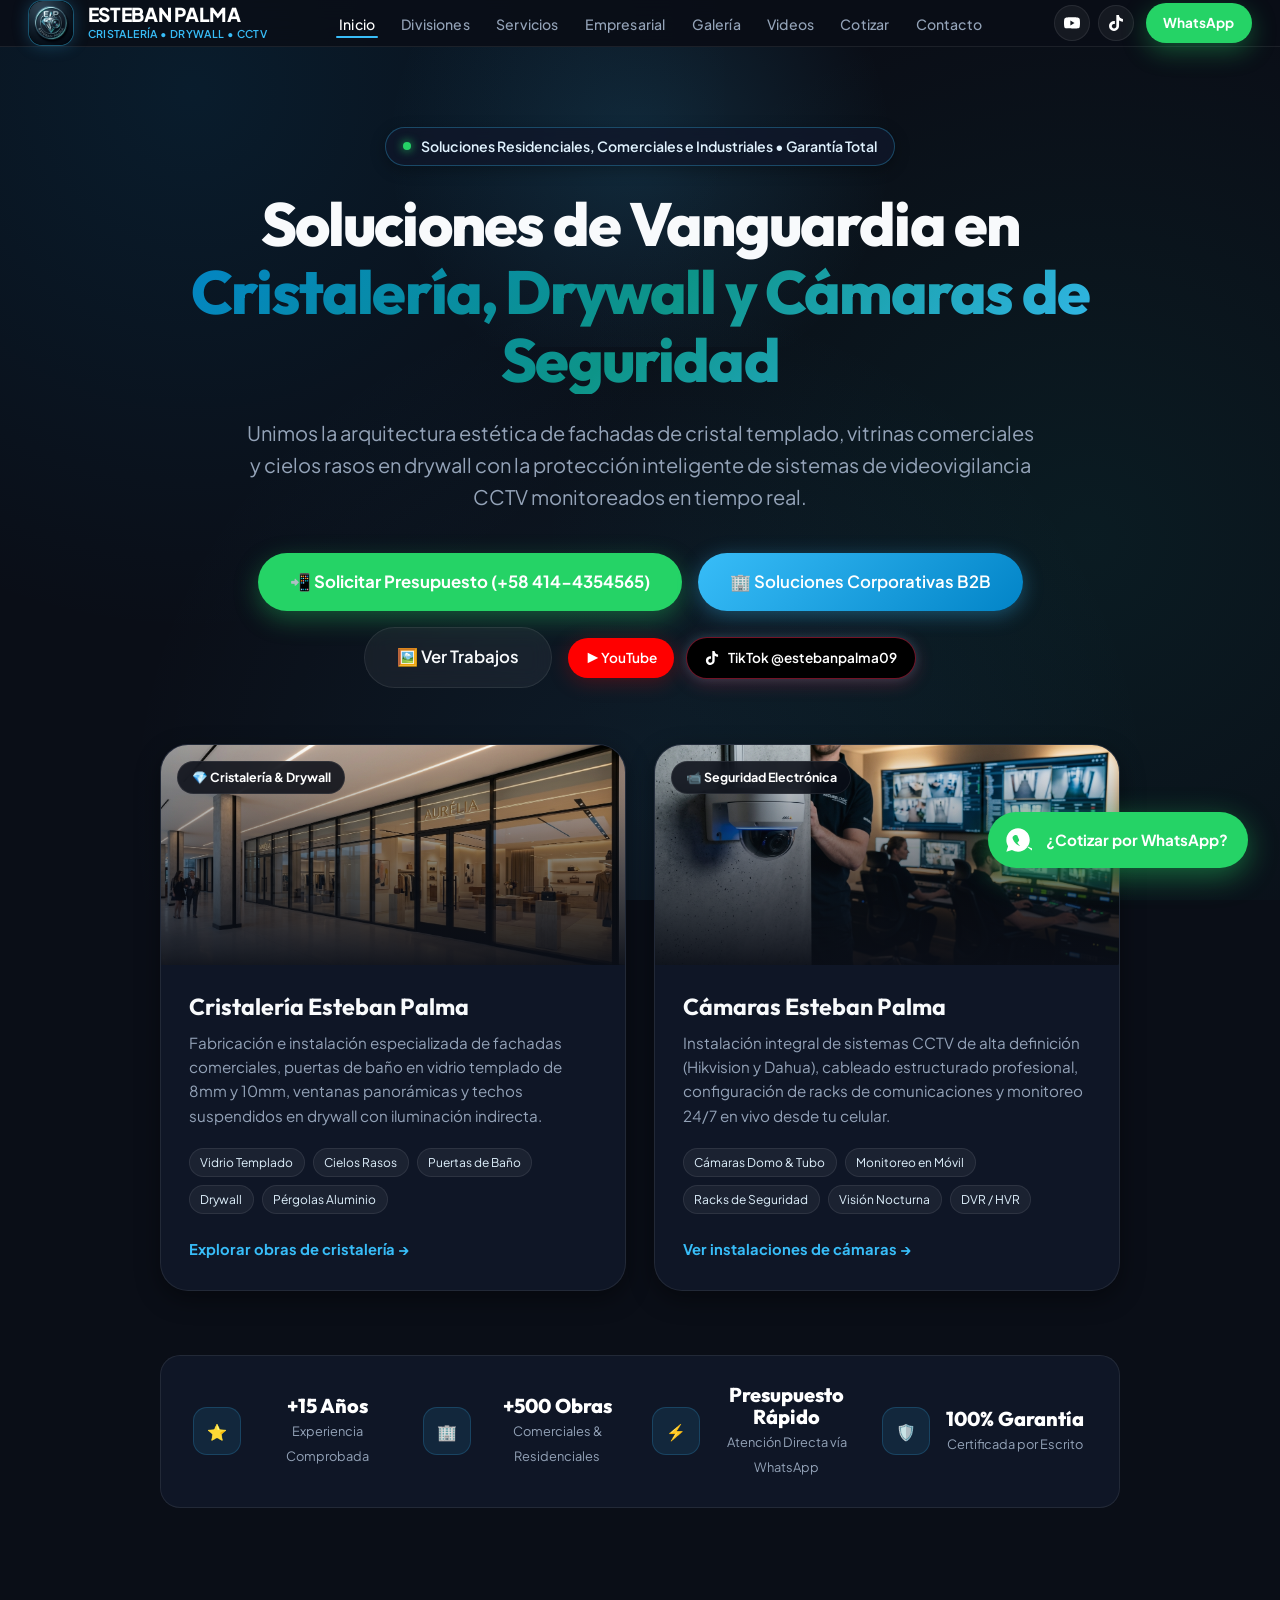
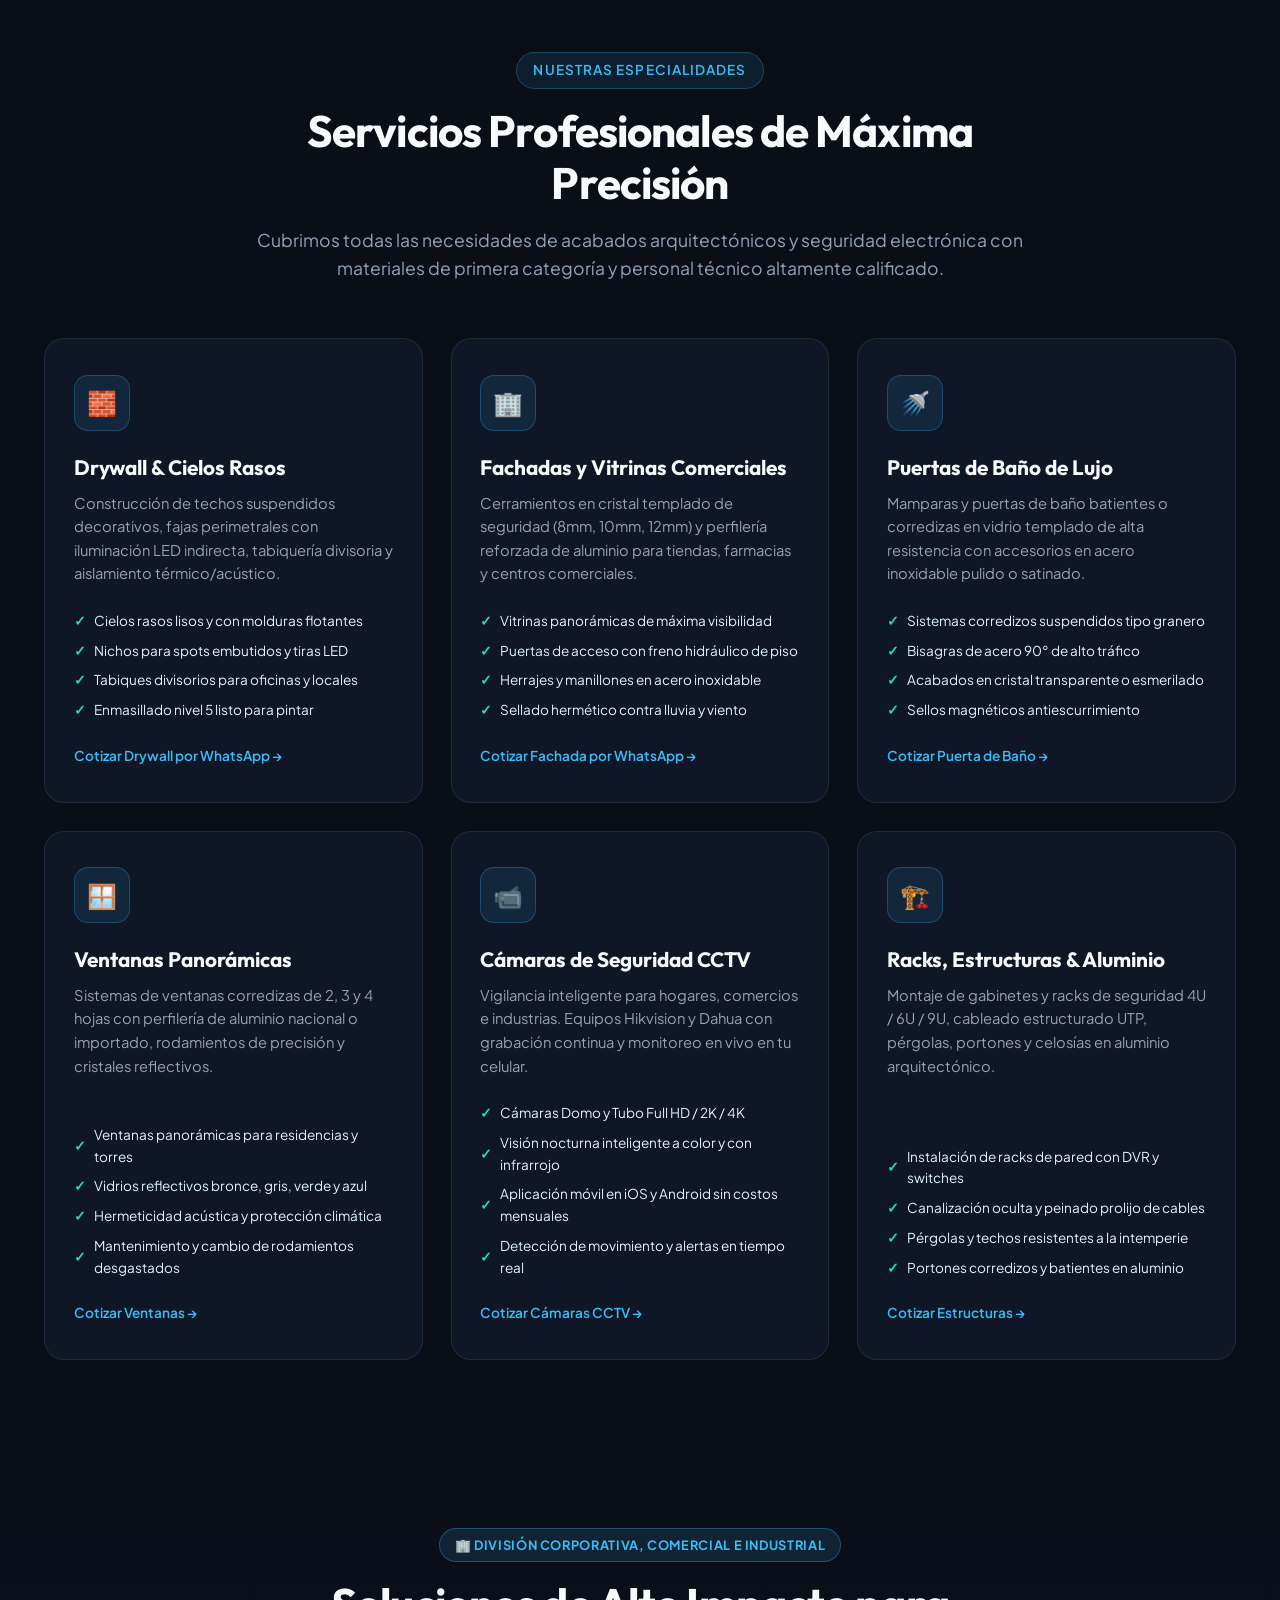
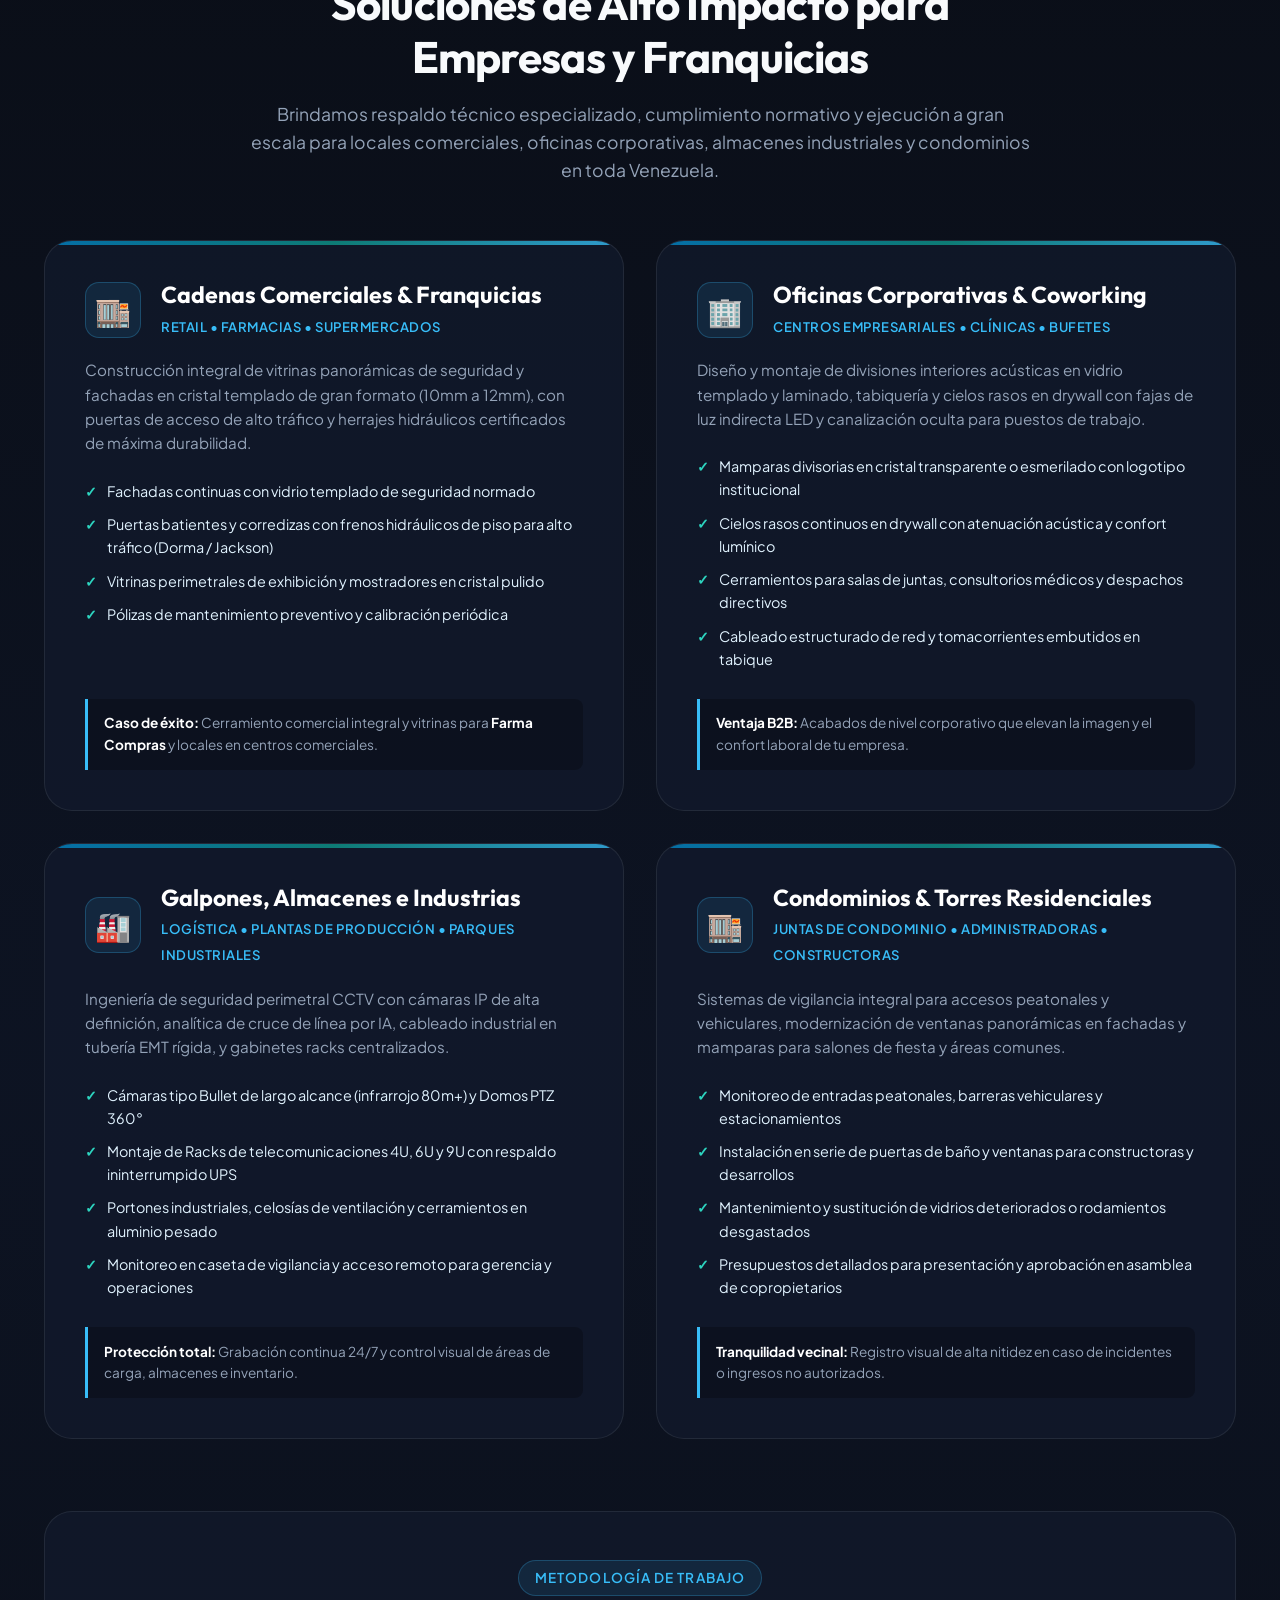
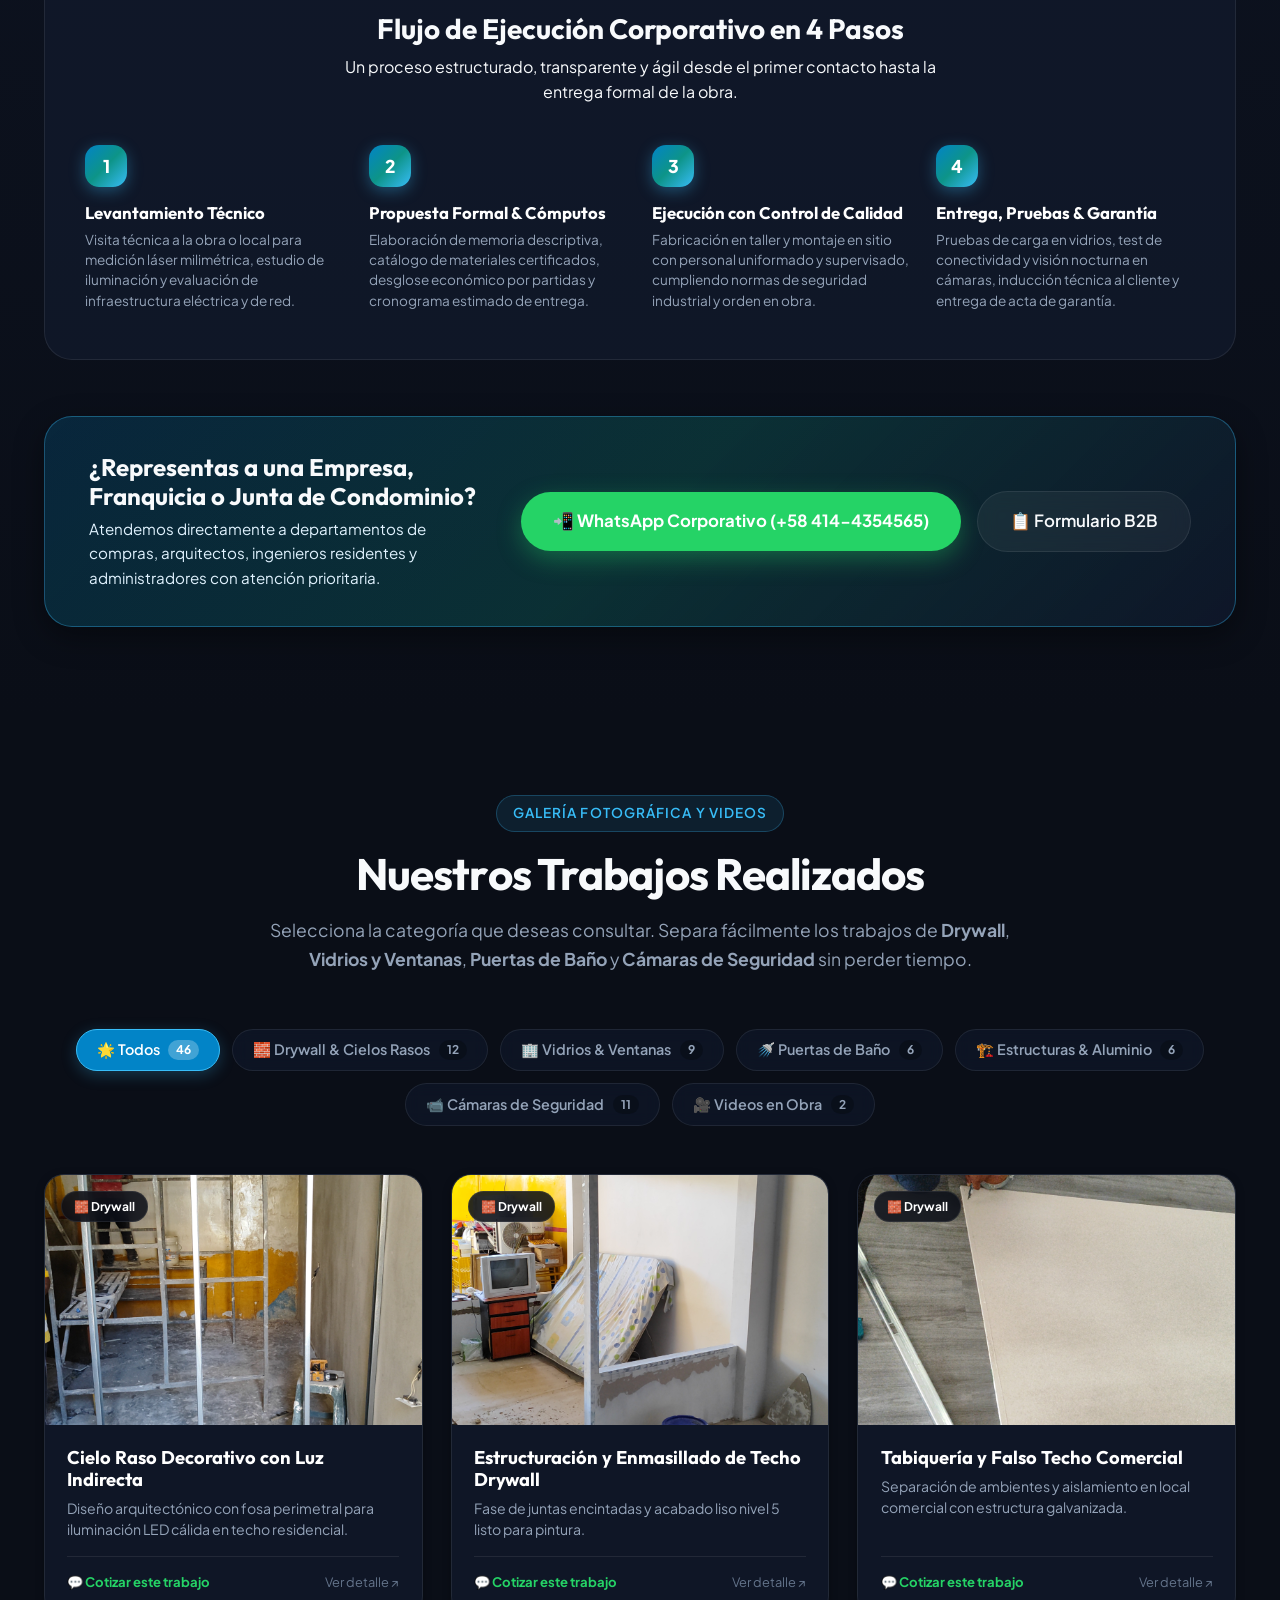
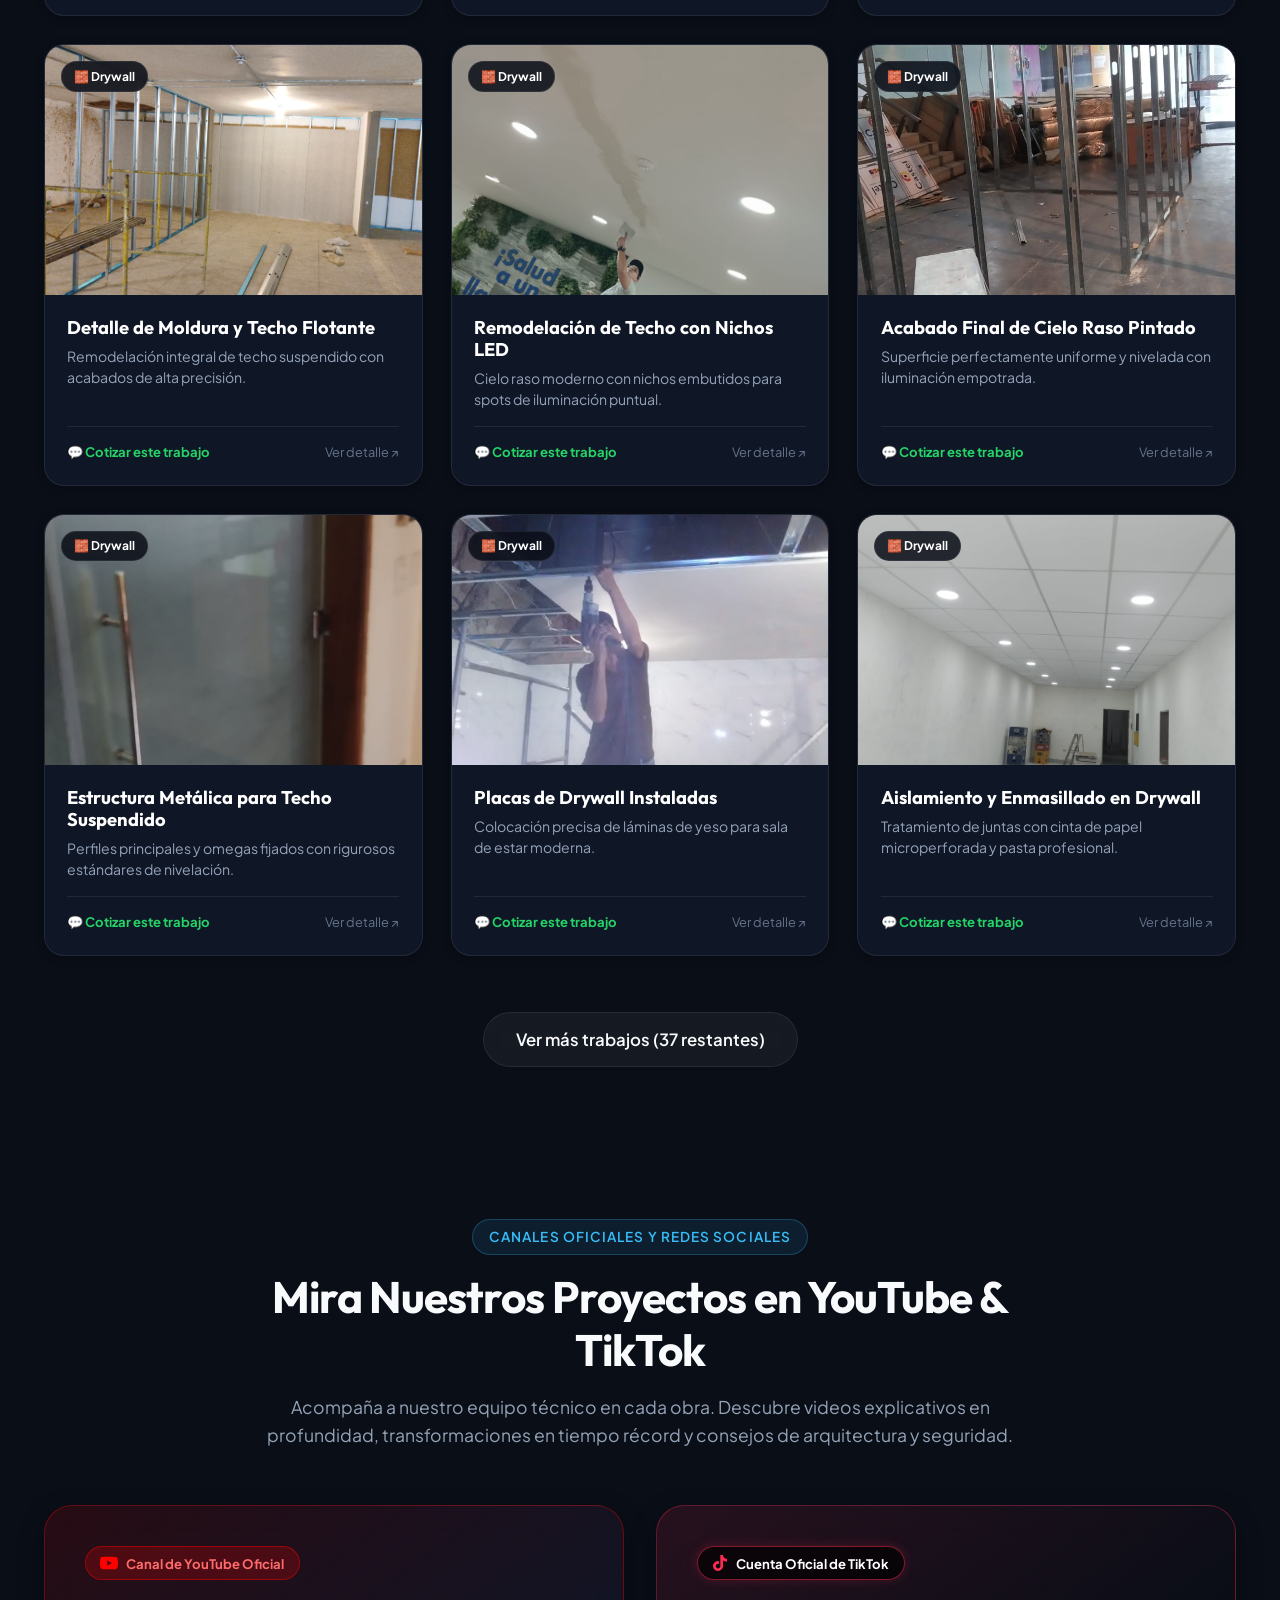
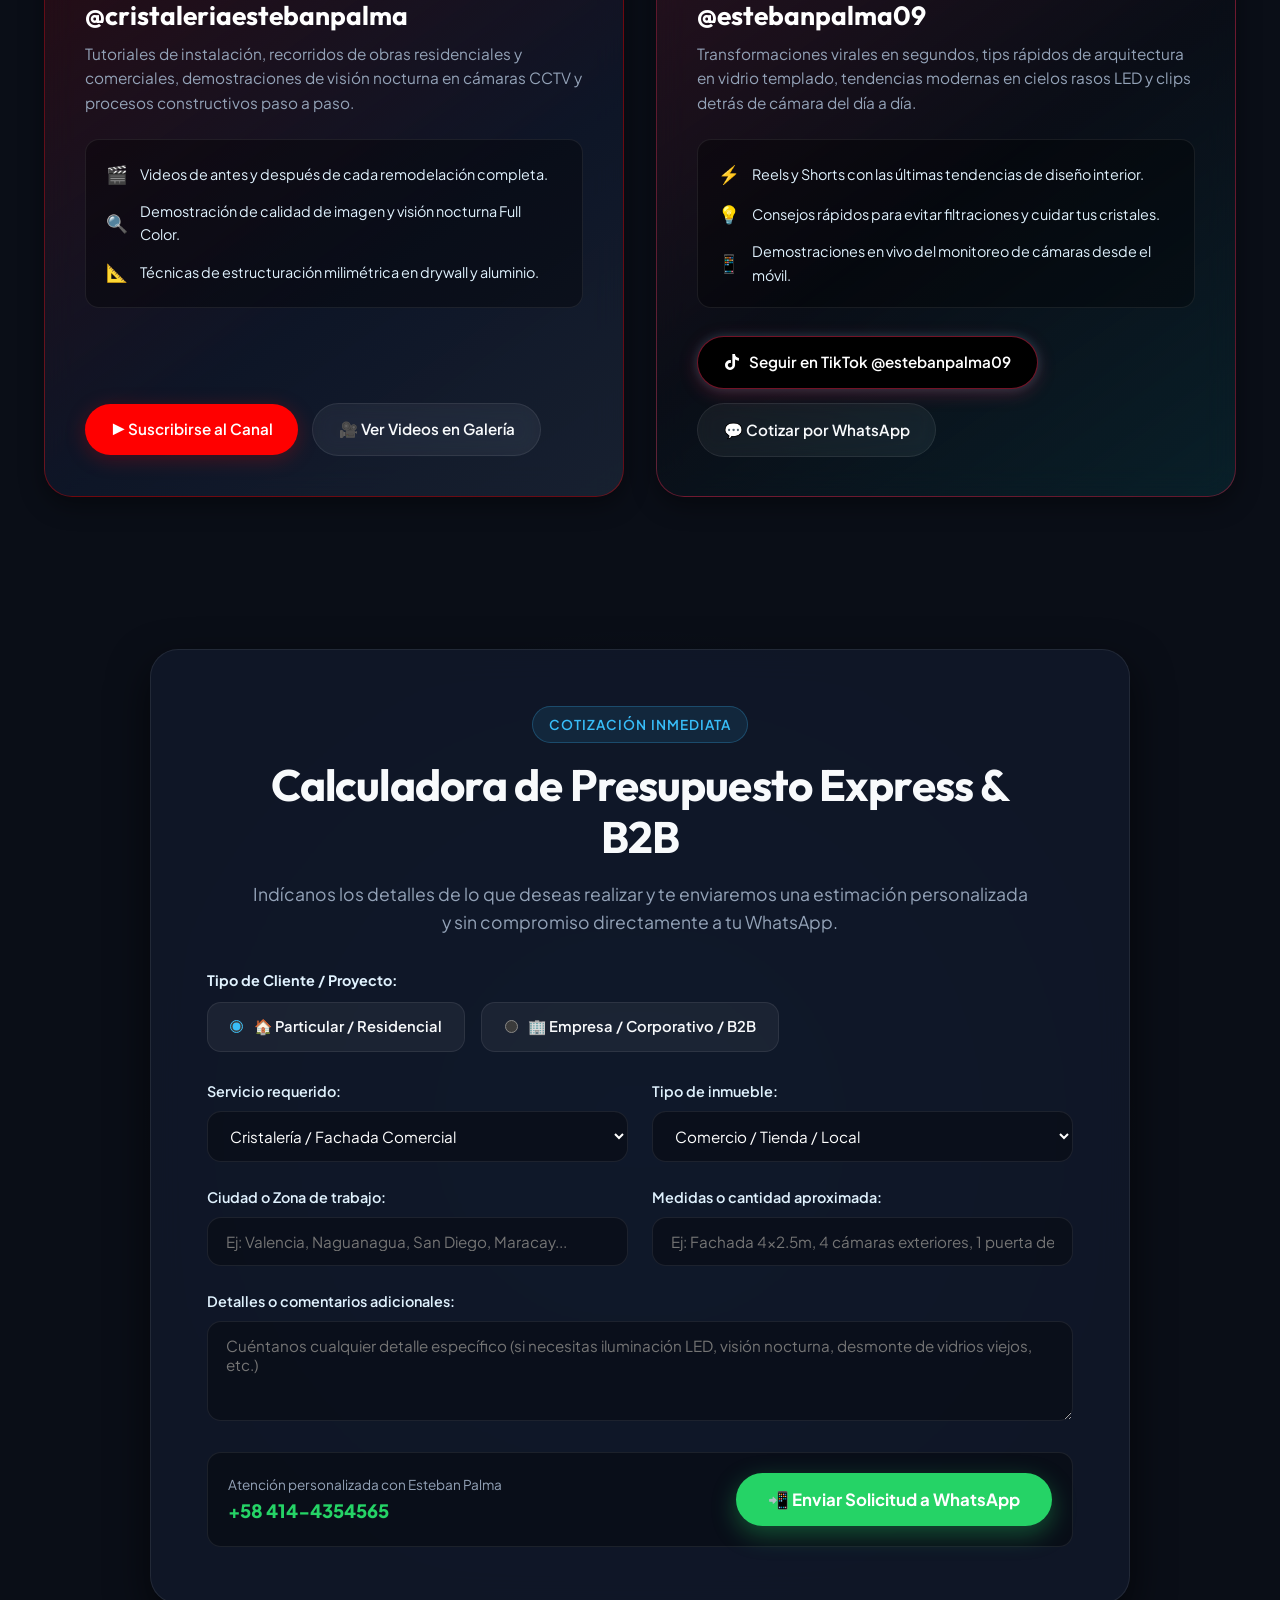
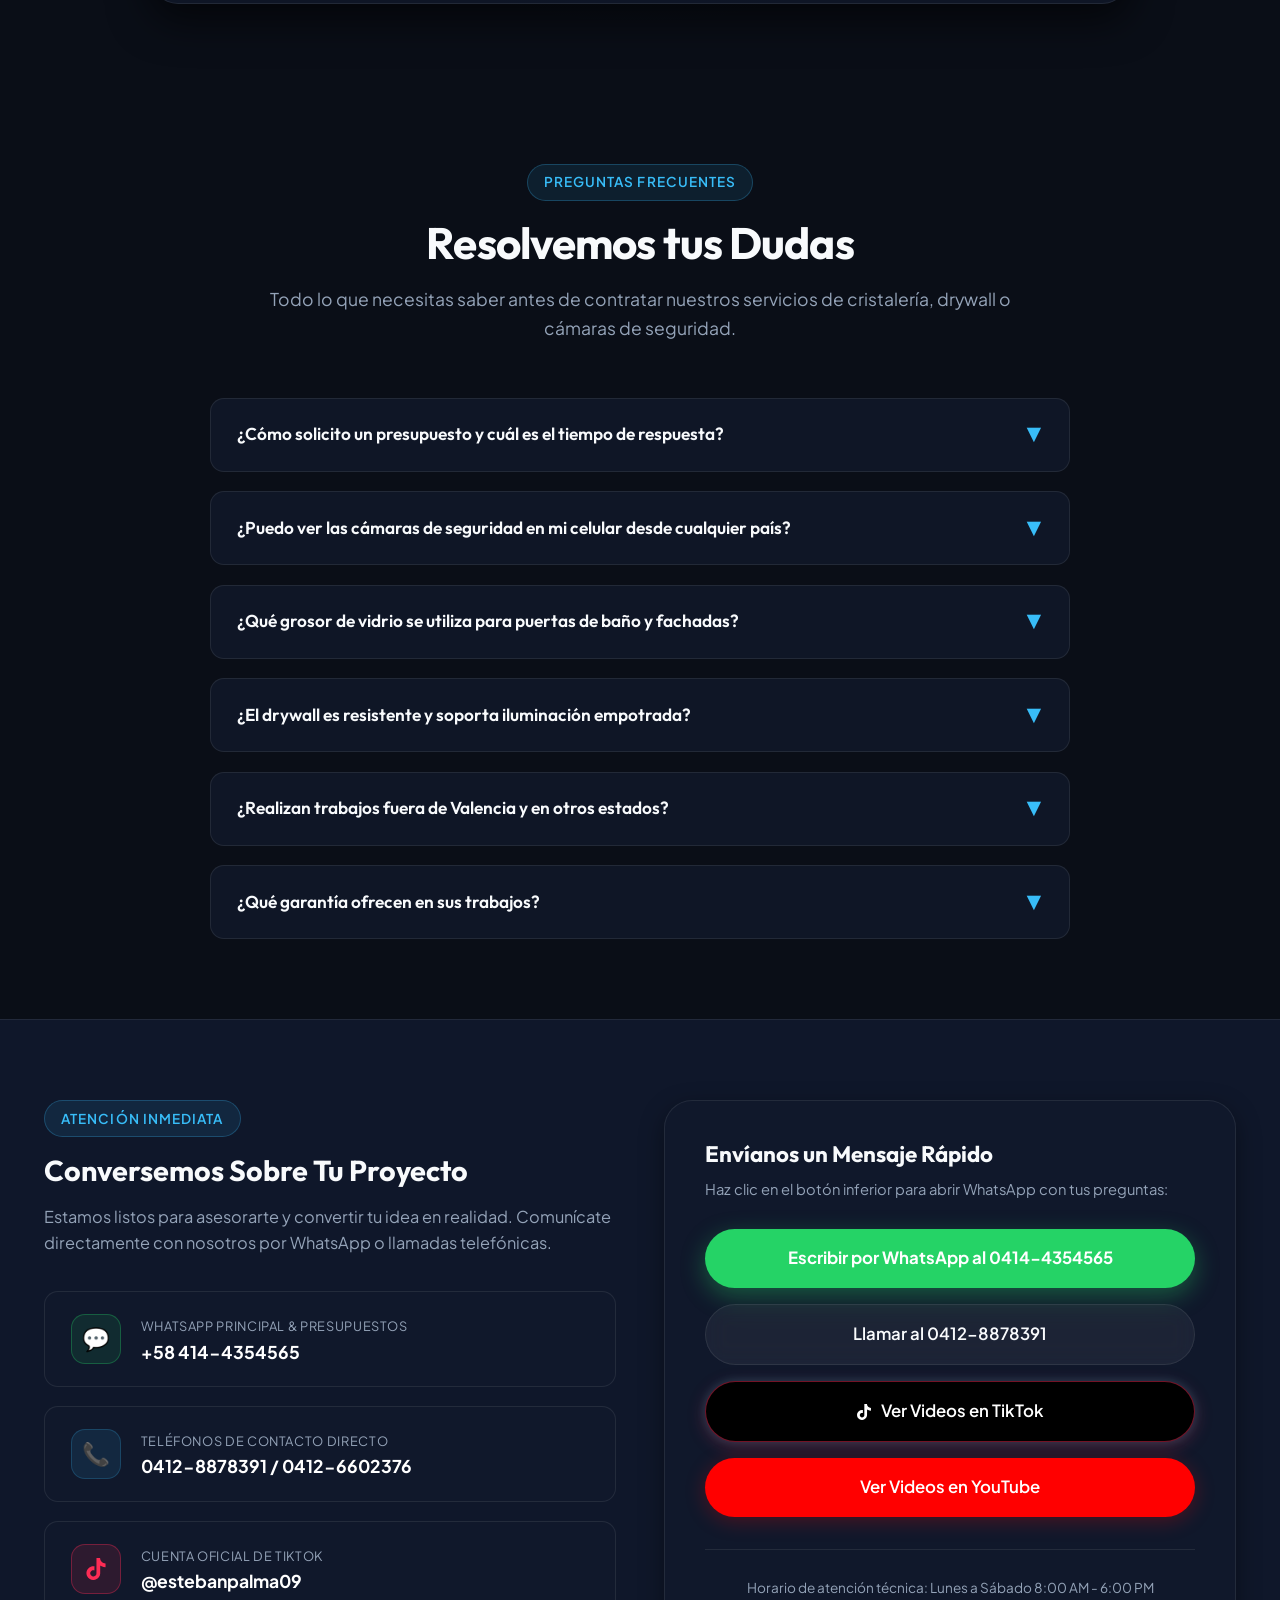
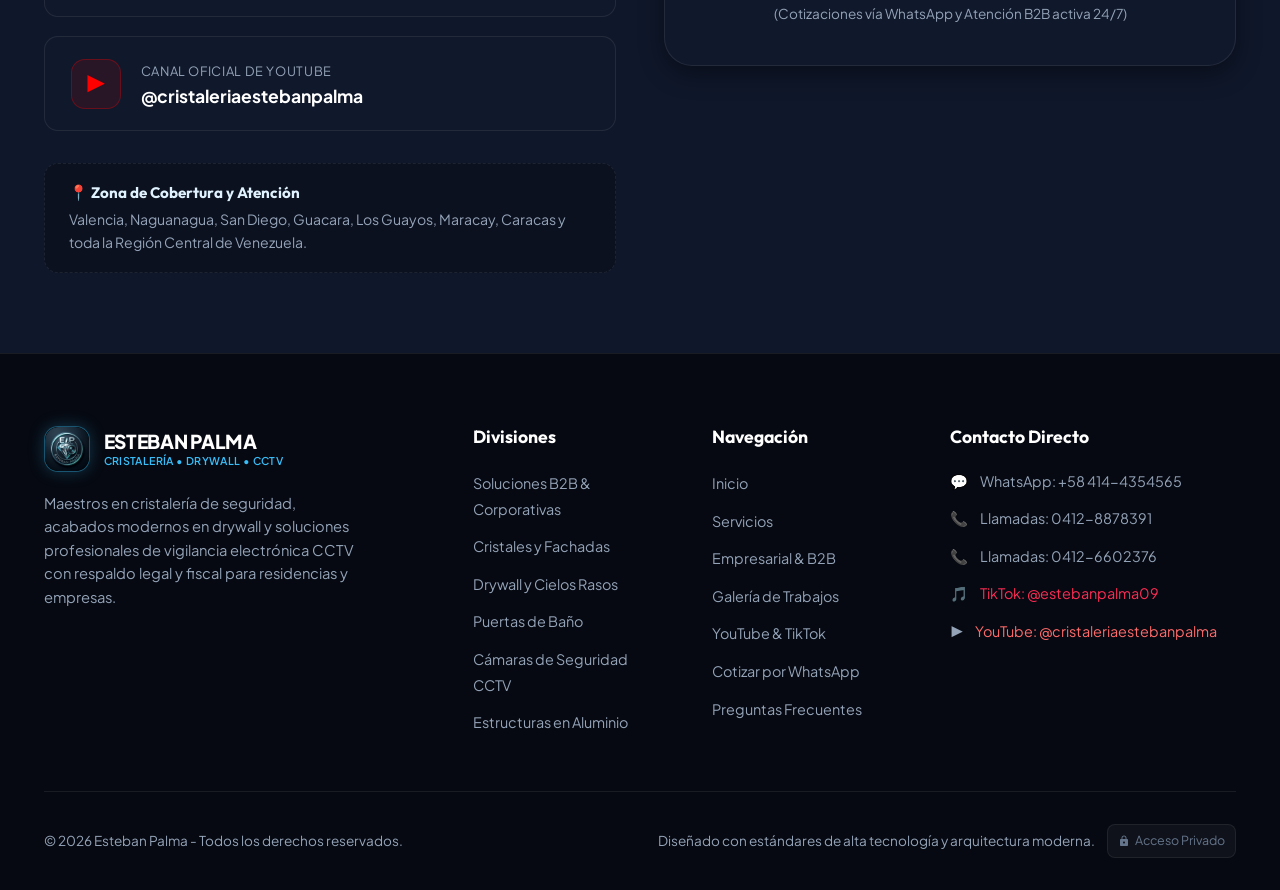
==== commit cd181a38: "feat: reingenieria web mobile-first y cotizador oficial privado v2.0" ====
--- a/index.html
+++ b/index.html
@@ -10,11 +10,16 @@
   <meta name="keywords" content="cristaleria esteban palma, camaras esteban palma, puertas de bano vidrio templado, drywall valencia, cielo raso drywall, camaras de seguridad cctv, ventanas panoramicas valencia, fachadas comerciales vidrio, instalacion camaras valencia venezuela" />
   <meta name="author" content="Esteban Palma" />
 
+  <!-- Favicon / Browser Tab Icon -->
+  <link rel="icon" type="image/jpeg" href="assets/logo_esteban_palma.jpg" />
+  <link rel="shortcut icon" type="image/jpeg" href="assets/logo_esteban_palma.jpg" />
+  <link rel="apple-touch-icon" href="assets/logo_esteban_palma.jpg" />
+
   <!-- Open Graph / Facebook / WhatsApp -->
   <meta property="og:type" content="website" />
   <meta property="og:title" content="Esteban Palma | Cristalería, Drywall y Cámaras de Seguridad" />
   <meta property="og:description" content="Fachadas en vidrio templado, puertas de baño, cielo raso en drywall y sistemas de vigilancia CCTV con monitoreo en tu celular. Solicita tu cotización por WhatsApp al +58 414-4354565." />
-  <meta property="og:image" content="assets/hero_cristaleria.jpg" />
+  <meta property="og:image" content="assets/logo_esteban_palma.jpg" />
 
   <!-- Google Fonts -->
   <link rel="preconnect" href="https://fonts.googleapis.com" />
@@ -31,10 +36,7 @@
     <div class="container header-inner">
       <a href="#inicio" class="brand-logo">
         <div class="logo-icon">
-          <!-- Geometric Diamond / Camera SVG -->
-          <svg viewBox="0 0 24 24">
-            <path d="M12 2L2 9l10 13 10-13-10-7zm0 3.5l6.5 4.5-6.5 8.5L5.5 10 12 5.5z"/>
-          </svg>
+          <img src="assets/logo_esteban_palma.jpg" alt="Logo Oficial Esteban Palma" class="brand-logo-img" width="48" height="48" />
         </div>
         <div class="brand-text">
           <span class="brand-title">ESTEBAN PALMA</span>
@@ -48,19 +50,30 @@
           <li><a href="#inicio" class="nav-link active">Inicio</a></li>
           <li><a href="#divisiones" class="nav-link">Divisiones</a></li>
           <li><a href="#servicios" class="nav-link">Servicios</a></li>
-          <li><a href="#portafolio" class="nav-link">Galería de Trabajos</a></li>
-          <li><a href="#youtube" class="nav-link">YouTube</a></li>
+          <li><a href="#empresarial" class="nav-link">Empresarial</a></li>
+          <li><a href="#portafolio" class="nav-link">Galería</a></li>
+          <li><a href="#multimedia" class="nav-link">Videos</a></li>
           <li><a href="#presupuesto" class="nav-link">Cotizar</a></li>
           <li><a href="#contacto" class="nav-link">Contacto</a></li>
         </ul>
       </nav>
 
       <div class="header-actions">
+        <div class="header-socials">
+          <a href="https://www.youtube.com/@cristaleriaestebanpalma" target="_blank" rel="noopener noreferrer" class="header-social-link yt" title="Canal de YouTube @cristaleriaestebanpalma" aria-label="YouTube">
+            <svg viewBox="0 0 24 24" fill="currentColor"><path d="M23.498 6.186a3.016 3.016 0 0 0-2.122-2.136C19.505 3.545 12 3.545 12 3.545s-7.505 0-9.377.505A3.017 3.017 0 0 0 .502 6.186C0 8.07 0 12 0 12s0 3.93.502 5.814a3.016 3.016 0 0 0 2.122 2.136c1.871.505 9.376.505 9.376.505s7.505 0 9.377-.505a3.015 3.015 0 0 0 2.122-2.136C24 15.93 24 12 24 12s0-3.93-.502-5.814zM9.545 15.568V8.432L15.818 12l-6.273 3.568z"/></svg>
+          </a>
+          <a href="https://www.tiktok.com/@estebanpalma09" target="_blank" rel="noopener noreferrer" class="header-social-link tt" title="TikTok @estebanpalma09" aria-label="TikTok">
+            <svg viewBox="0 0 24 24" fill="currentColor"><path d="M12.525.02c1.31-.02 2.61-.01 3.91-.02.08 1.53.63 3.09 1.75 4.17 1.12 1.11 2.7 1.62 4.24 1.79v4.03c-1.44-.05-2.89-.35-4.2-.97-.57-.26-1.1-.59-1.62-.93-.01 2.92.01 5.84-.02 8.75-.08 1.4-.54 2.79-1.35 3.94-1.31 1.92-3.58 3.17-5.91 3.21-1.43.08-2.86-.31-4.08-1.03-2.02-1.19-3.44-3.37-3.65-5.71-.02-.5-.03-1-.01-1.49.18-1.9 1.12-3.72 2.58-4.96 1.66-1.44 3.98-2.13 6.15-1.72.02 1.48-.04 2.96-.04 4.44-.99-.32-2.15-.23-3.02.37-.63.41-1.11 1.04-1.36 1.75-.21.51-.24 1.07-.14 1.61.24 1.64 1.82 3.02 3.5 2.87 1.12-.01 2.19-.66 2.77-1.61.19-.33.4-.67.41-1.06.1-1.79.06-3.57.07-5.36.01-4.03-.01-8.05.02-12.07z"/></svg>
+          </a>
+        </div>
         <a href="https://wa.me/584144354565?text=Hola%20Esteban%20Palma!%20Deseo%20solicitar%20un%20presupuesto" target="_blank" rel="noopener noreferrer" class="btn btn-whatsapp btn-sm">
           <span>WhatsApp</span>
         </a>
-        <button class="mobile-toggle" id="mobileToggle" aria-label="Abrir Menú">
-          ☰
+        <button class="mobile-toggle" id="mobileToggle" aria-label="Abrir Menú de Navegación" aria-expanded="false">
+          <span class="hamburger-bar"></span>
+          <span class="hamburger-bar"></span>
+          <span class="hamburger-bar"></span>
         </button>
       </div>
     </div>
@@ -74,7 +87,7 @@
         <div class="hero-badge-wrap">
           <div class="hero-badge">
             <span class="badge-dot"></span>
-            <span>Más de 15 Años de Trayectoria & Garantía Total</span>
+            <span>Soluciones Residenciales, Comerciales e Industriales • Garantía Total</span>
           </div>
         </div>
 
@@ -83,19 +96,28 @@
         </h1>
 
         <p class="hero-description">
-          Unimos la arquitectura estética de fachadas de cristal templado, puertas de baño de lujo y cielos rasos en drywall con la protección inteligente de sistemas de vigilancia CCTV monitoreados en tu smartphone.
+          Unimos la arquitectura estética de fachadas de cristal templado, vitrinas comerciales y cielos rasos en drywall con la protección inteligente de sistemas de videovigilancia CCTV monitoreados en tiempo real.
         </p>
 
         <div class="hero-cta-group">
           <a href="https://wa.me/584144354565?text=Hola%20Esteban%20Palma!%20Me%20gustar%C3%ADa%20solicitar%20un%20presupuesto%20para%20un%20proyecto" target="_blank" rel="noopener noreferrer" class="btn btn-whatsapp btn-lg">
             <span>📲 Solicitar Presupuesto (+58 414-4354565)</span>
           </a>
+          <a href="#empresarial" class="btn btn-primary btn-lg">
+            <span>🏢 Soluciones Corporativas B2B</span>
+          </a>
           <a href="#portafolio" class="btn btn-outline btn-lg">
-            <span>🖼️ Ver Trabajos Realizados</span>
-          </a>
-          <a href="https://www.youtube.com/@cristaleriaestebanpalma" target="_blank" rel="noopener noreferrer" class="btn btn-youtube btn-lg">
-            <span>▶ Canal de YouTube</span>
-          </a>
+            <span>🖼️ Ver Trabajos</span>
+          </a>
+          <div class="hero-social-pills">
+            <a href="https://www.youtube.com/@cristaleriaestebanpalma" target="_blank" rel="noopener noreferrer" class="btn btn-youtube btn-sm" title="Canal Oficial de YouTube">
+              <span>▶ YouTube</span>
+            </a>
+            <a href="https://www.tiktok.com/@estebanpalma09" target="_blank" rel="noopener noreferrer" class="btn btn-tiktok btn-sm" title="Cuenta Oficial de TikTok">
+              <svg viewBox="0 0 24 24" width="14" height="14" fill="currentColor"><path d="M12.525.02c1.31-.02 2.61-.01 3.91-.02.08 1.53.63 3.09 1.75 4.17 1.12 1.11 2.7 1.62 4.24 1.79v4.03c-1.44-.05-2.89-.35-4.2-.97-.57-.26-1.1-.59-1.62-.93-.01 2.92.01 5.84-.02 8.75-.08 1.4-.54 2.79-1.35 3.94-1.31 1.92-3.58 3.17-5.91 3.21-1.43.08-2.86-.31-4.08-1.03-2.02-1.19-3.44-3.37-3.65-5.71-.02-.5-.03-1-.01-1.49.18-1.9 1.12-3.72 2.58-4.96 1.66-1.44 3.98-2.13 6.15-1.72.02 1.48-.04 2.96-.04 4.44-.99-.32-2.15-.23-3.02.37-.63.41-1.11 1.04-1.36 1.75-.21.51-.24 1.07-.14 1.61.24 1.64 1.82 3.02 3.5 2.87 1.12-.01 2.19-.66 2.77-1.61.19-.33.4-.67.41-1.06.1-1.79.06-3.57.07-5.36.01-4.03-.01-8.05.02-12.07z"/></svg>
+              <span>TikTok @estebanpalma09</span>
+            </a>
+          </div>
         </div>
 
         <!-- Split Divisions Showcase Cards -->
@@ -104,7 +126,7 @@
           <!-- Division 1: Cristalería & Drywall -->
           <div class="division-hero-card">
             <div class="division-card-img-wrap">
-              <img src="assets/hero_cristaleria.jpg" alt="Cristalería y Drywall Esteban Palma" loading="lazy" />
+              <img src="assets/hero_cristaleria.jpg" alt="Cristalería y Drywall Esteban Palma" loading="lazy" width="600" height="340" />
               <div class="division-img-overlay"></div>
               <span class="division-pill">💎 Cristalería & Drywall</span>
             </div>
@@ -120,7 +142,7 @@
                 <span class="division-tag">Drywall</span>
                 <span class="division-tag">Pérgolas Aluminio</span>
               </div>
-              <a href="#portafolio" class="division-btn-link" onclick="filterCategoryDirect('vidrios-ventanas')">
+              <a href="#portafolio" class="division-btn-link" data-category-target="vidrios-ventanas">
                 Explorar obras de cristalería →
               </a>
             </div>
@@ -129,7 +151,7 @@
           <!-- Division 2: Cámaras de Seguridad -->
           <div class="division-hero-card">
             <div class="division-card-img-wrap">
-              <img src="assets/hero_camaras.jpg" alt="Cámaras de Seguridad Esteban Palma" loading="lazy" />
+              <img src="assets/hero_camaras.jpg" alt="Cámaras de Seguridad Esteban Palma" loading="lazy" width="600" height="340" />
               <div class="division-img-overlay"></div>
               <span class="division-pill">📹 Seguridad Electrónica</span>
             </div>
@@ -145,7 +167,7 @@
                 <span class="division-tag">Visión Nocturna</span>
                 <span class="division-tag">DVR / HVR</span>
               </div>
-              <a href="#portafolio" class="division-btn-link" onclick="filterCategoryDirect('camaras')">
+              <a href="#portafolio" class="division-btn-link" data-category-target="camaras">
                 Ver instalaciones de cámaras →
               </a>
             </div>
@@ -163,17 +185,10 @@
             </div>
           </div>
           <div class="trust-item">
-            <div class="trust-icon">🏗️</div>
+            <div class="trust-icon">🏢</div>
             <div class="trust-data">
-              <h4>+500 Proyectos</h4>
-              <span>Residenciales y Comerciales</span>
-            </div>
-          </div>
-          <div class="trust-item">
-            <div class="trust-icon">🛡️</div>
-            <div class="trust-data">
-              <h4>100% Garantía</h4>
-              <span>En Materiales e Instalación</span>
+              <h4>+500 Obras</h4>
+              <span>Comerciales & Residenciales</span>
             </div>
           </div>
           <div class="trust-item">
@@ -183,53 +198,15 @@
               <span>Atención Directa vía WhatsApp</span>
             </div>
           </div>
-        </div>
-
-      </div>
-    </div>
-  </section>
-
-  <!-- ================= YouTube Showcase Section ================= -->
-  <section class="youtube-section" id="youtube">
-    <div class="container">
-      <div class="youtube-banner-card">
-        <div class="yt-content">
-          <span class="yt-badge">
-            <svg viewBox="0 0 24 24"><path d="M23.498 6.186a3.016 3.016 0 0 0-2.122-2.136C19.505 3.545 12 3.545 12 3.545s-7.505 0-9.377.505A3.017 3.017 0 0 0 .502 6.186C0 8.07 0 12 0 12s0 3.93.502 5.814a3.016 3.016 0 0 0 2.122 2.136c1.871.505 9.376.505 9.376.505s7.505 0 9.377-.505a3.015 3.015 0 0 0 2.122-2.136C24 15.93 24 12 24 12s0-3.93-.502-5.814zM9.545 15.568V8.432L15.818 12l-6.273 3.568z"/></svg>
-            Canal Oficial de YouTube
-          </span>
-          <h2>¡Mira Nuestros Trabajos en Video en YouTube!</h2>
-          <p>
-            Visita nuestro canal <strong>@cristaleriaestebanpalma</strong> donde compartimos el proceso constructivo real: montaje de cielos rasos en drywall, instalación de puertas de baño en vidrio templado, pruebas nocturnas de cámaras CCTV y consejos para tus proyectos.
-          </p>
-          <div class="yt-actions">
-            <a href="https://www.youtube.com/@cristaleriaestebanpalma" target="_blank" rel="noopener noreferrer" class="btn btn-youtube">
-              <span>▶ Suscribirse al Canal Oficial</span>
-            </a>
-            <a href="#portafolio" class="btn btn-outline" onclick="filterCategoryDirect('videos')">
-              <span>🎥 Ver Videos en la Galería</span>
-            </a>
-          </div>
-        </div>
-
-        <div class="yt-features-list">
-          <div class="yt-feat-item">
-            <span>🎬</span>
-            <span>Videos de antes y después de cada obra terminada.</span>
-          </div>
-          <div class="yt-feat-item">
-            <span>🔍</span>
-            <span>Demostración de calidad de imagen y visión nocturna CCTV.</span>
-          </div>
-          <div class="yt-feat-item">
-            <span>📐</span>
-            <span>Técnicas de armado milimétrico de drywall y perfiles de aluminio.</span>
-          </div>
-          <div class="yt-feat-item">
-            <span>💬</span>
-            <span>Respuestas a dudas frecuentes de clientes y tutoriales prácticos.</span>
-          </div>
-        </div>
+          <div class="trust-item">
+            <div class="trust-icon">🛡️</div>
+            <div class="trust-data">
+              <h4>100% Garantía</h4>
+              <span>Certificada por Escrito</span>
+            </div>
+          </div>
+        </div>
+
       </div>
     </div>
   </section>
@@ -356,6 +333,171 @@
         </div>
 
       </div>
+    </div>
+  </section>
+
+  <!-- ================= Corporate Solutions & B2B Section ================= -->
+  <section class="corporate-section" id="empresarial">
+    <div class="container">
+      <div class="section-header">
+        <span class="corporate-badge-pill">🏢 División Corporativa, Comercial e Industrial</span>
+        <h2>Soluciones de Alto Impacto para Empresas y Franquicias</h2>
+        <p>
+          Brindamos respaldo técnico especializado, cumplimiento normativo y ejecución a gran escala para locales comerciales, oficinas corporativas, almacenes industriales y condominios en toda Venezuela.
+        </p>
+      </div>
+
+      <!-- 4 Corporate Solution Cards -->
+      <div class="corporate-grid">
+        
+        <!-- Corporate Card 1: Franquicias Comerciales -->
+        <div class="corporate-card">
+          <div class="corp-card-header">
+            <div class="corp-card-icon">🏬</div>
+            <div class="corp-card-title-wrap">
+              <h3>Cadenas Comerciales & Franquicias</h3>
+              <span class="corp-card-subtitle">Retail • Farmacias • Supermercados</span>
+            </div>
+          </div>
+          <p>
+            Construcción integral de vitrinas panorámicas de seguridad y fachadas en cristal templado de gran formato (10mm a 12mm), con puertas de acceso de alto tráfico y herrajes hidráulicos certificados de máxima durabilidad.
+          </p>
+          <ul class="corp-specs-list">
+            <li><span class="check">✓</span> Fachadas continuas con vidrio templado de seguridad normado</li>
+            <li><span class="check">✓</span> Puertas batientes y corredizas con frenos hidráulicos de piso para alto tráfico (Dorma / Jackson)</li>
+            <li><span class="check">✓</span> Vitrinas perimetrales de exhibición y mostradores en cristal pulido</li>
+            <li><span class="check">✓</span> Pólizas de mantenimiento preventivo y calibración periódica</li>
+          </ul>
+          <div class="corp-card-case">
+            <strong>Caso de éxito:</strong> Cerramiento comercial integral y vitrinas para <strong>Farma Compras</strong> y locales en centros comerciales.
+          </div>
+        </div>
+
+        <!-- Corporate Card 2: Oficinas y Sedes Corporativas -->
+        <div class="corporate-card">
+          <div class="corp-card-header">
+            <div class="corp-card-icon">🏢</div>
+            <div class="corp-card-title-wrap">
+              <h3>Oficinas Corporativas & Coworking</h3>
+              <span class="corp-card-subtitle">Centros Empresariales • Clínicas • Bufetes</span>
+            </div>
+          </div>
+          <p>
+            Diseño y montaje de divisiones interiores acústicas en vidrio templado y laminado, tabiquería y cielos rasos en drywall con fajas de luz indirecta LED y canalización oculta para puestos de trabajo.
+          </p>
+          <ul class="corp-specs-list">
+            <li><span class="check">✓</span> Mamparas divisorias en cristal transparente o esmerilado con logotipo institucional</li>
+            <li><span class="check">✓</span> Cielos rasos continuos en drywall con atenuación acústica y confort lumínico</li>
+            <li><span class="check">✓</span> Cerramientos para salas de juntas, consultorios médicos y despachos directivos</li>
+            <li><span class="check">✓</span> Cableado estructurado de red y tomacorrientes embutidos en tabique</li>
+          </ul>
+          <div class="corp-card-case">
+            <strong>Ventaja B2B:</strong> Acabados de nivel corporativo que elevan la imagen y el confort laboral de tu empresa.
+          </div>
+        </div>
+
+        <!-- Corporate Card 3: Galpones e Industrias -->
+        <div class="corporate-card">
+          <div class="corp-card-header">
+            <div class="corp-card-icon">🏭</div>
+            <div class="corp-card-title-wrap">
+              <h3>Galpones, Almacenes e Industrias</h3>
+              <span class="corp-card-subtitle">Logística • Plantas de Producción • Parques Industriales</span>
+            </div>
+          </div>
+          <p>
+            Ingeniería de seguridad perimetral CCTV con cámaras IP de alta definición, analítica de cruce de línea por IA, cableado industrial en tubería EMT rígida, y gabinetes racks centralizados.
+          </p>
+          <ul class="corp-specs-list">
+            <li><span class="check">✓</span> Cámaras tipo Bullet de largo alcance (infrarrojo 80m+) y Domos PTZ 360°</li>
+            <li><span class="check">✓</span> Montaje de Racks de telecomunicaciones 4U, 6U y 9U con respaldo ininterrumpido UPS</li>
+            <li><span class="check">✓</span> Portones industriales, celosías de ventilación y cerramientos en aluminio pesado</li>
+            <li><span class="check">✓</span> Monitoreo en caseta de vigilancia y acceso remoto para gerencia y operaciones</li>
+          </ul>
+          <div class="corp-card-case">
+            <strong>Protección total:</strong> Grabación continua 24/7 y control visual de áreas de carga, almacenes e inventario.
+          </div>
+        </div>
+
+        <!-- Corporate Card 4: Condominios y Torres Residenciales -->
+        <div class="corporate-card">
+          <div class="corp-card-header">
+            <div class="corp-card-icon">🏬</div>
+            <div class="corp-card-title-wrap">
+              <h3>Condominios & Torres Residenciales</h3>
+              <span class="corp-card-subtitle">Juntas de Condominio • Administradoras • Constructoras</span>
+            </div>
+          </div>
+          <p>
+            Sistemas de vigilancia integral para accesos peatonales y vehiculares, modernización de ventanas panorámicas en fachadas y mamparas para salones de fiesta y áreas comunes.
+          </p>
+          <ul class="corp-specs-list">
+            <li><span class="check">✓</span> Monitoreo de entradas peatonales, barreras vehiculares y estacionamientos</li>
+            <li><span class="check">✓</span> Instalación en serie de puertas de baño y ventanas para constructoras y desarrollos</li>
+            <li><span class="check">✓</span> Mantenimiento y sustitución de vidrios deteriorados o rodamientos desgastados</li>
+            <li><span class="check">✓</span> Presupuestos detallados para presentación y aprobación en asamblea de copropietarios</li>
+          </ul>
+          <div class="corp-card-case">
+            <strong>Tranquilidad vecinal:</strong> Registro visual de alta nitidez en caso de incidentes o ingresos no autorizados.
+          </div>
+        </div>
+
+      </div>
+
+
+      <!-- Corporate 4-Step Workflow -->
+      <div class="workflow-wrap">
+        <div class="workflow-header">
+          <span class="section-tag">Metodología de Trabajo</span>
+          <h3>Flujo de Ejecución Corporativo en 4 Pasos</h3>
+          <p>Un proceso estructurado, transparente y ágil desde el primer contacto hasta la entrega formal de la obra.</p>
+        </div>
+
+        <div class="workflow-steps">
+          <div class="workflow-step">
+            <div class="step-num-badge">1</div>
+            <h4>Levantamiento Técnico</h4>
+            <p>Visita técnica a la obra o local para medición láser milimétrica, estudio de iluminación y evaluación de infraestructura eléctrica y de red.</p>
+          </div>
+
+          <div class="workflow-step">
+            <div class="step-num-badge">2</div>
+            <h4>Propuesta Formal & Cómputos</h4>
+            <p>Elaboración de memoria descriptiva, catálogo de materiales certificados, desglose económico por partidas y cronograma estimado de entrega.</p>
+          </div>
+
+          <div class="workflow-step">
+            <div class="step-num-badge">3</div>
+            <h4>Ejecución con Control de Calidad</h4>
+            <p>Fabricación en taller y montaje en sitio con personal uniformado y supervisado, cumpliendo normas de seguridad industrial y orden en obra.</p>
+          </div>
+
+          <div class="workflow-step">
+            <div class="step-num-badge">4</div>
+            <h4>Entrega, Pruebas & Garantía</h4>
+            <p>Pruebas de carga en vidrios, test de conectividad y visión nocturna en cámaras, inducción técnica al cliente y entrega de acta de garantía.</p>
+          </div>
+        </div>
+      </div>
+
+      <!-- Corporate Bottom Call to Action Banner -->
+      <div class="corporate-cta-banner">
+        <div class="corp-cta-info">
+          <h3>¿Representas a una Empresa, Franquicia o Junta de Condominio?</h3>
+          <p>
+            Atendemos directamente a departamentos de compras, arquitectos, ingenieros residentes y administradores con atención prioritaria.
+          </p>
+        </div>
+        <div class="corp-cta-actions">
+          <a href="https://wa.me/584144354565?text=Hola%20Esteban%20Palma,%20le%20escribo%20en%20representaci%C3%B3n%20de%20una%20empresa%20para%20solicitar%20una%20cotizaci%C3%B3n%20corporativa" target="_blank" rel="noopener noreferrer" class="btn btn-whatsapp btn-lg">
+            <span>📲 WhatsApp Corporativo (+58 414-4354565)</span>
+          </a>
+          <a href="#presupuesto" class="btn btn-outline btn-lg">
+            <span>📋 Formulario B2B</span>
+          </a>
+        </div>
+      </div>
+
     </div>
   </section>
 
@@ -416,13 +558,107 @@
     </div>
   </section>
 
+  <!-- ================= Multimedia & Social Showcase Section (YouTube & TikTok) ================= -->
+  <section class="multimedia-section" id="multimedia">
+    <div class="container">
+      <div class="section-header">
+        <span class="section-tag">Canales Oficiales y Redes Sociales</span>
+        <h2>Mira Nuestros Proyectos en YouTube & TikTok</h2>
+        <p>
+          Acompaña a nuestro equipo técnico en cada obra. Descubre videos explicativos en profundidad, transformaciones en tiempo récord y consejos de arquitectura y seguridad.
+        </p>
+      </div>
+
+      <div class="multimedia-dual-grid">
+        
+        <!-- Card 1: YouTube Oficial -->
+        <div class="channel-card yt-card">
+          <div class="channel-header">
+            <span class="yt-badge">
+              <svg viewBox="0 0 24 24"><path d="M23.498 6.186a3.016 3.016 0 0 0-2.122-2.136C19.505 3.545 12 3.545 12 3.545s-7.505 0-9.377.505A3.017 3.017 0 0 0 .502 6.186C0 8.07 0 12 0 12s0 3.93.502 5.814a3.016 3.016 0 0 0 2.122 2.136c1.871.505 9.376.505 9.376.505s7.505 0 9.377-.505a3.015 3.015 0 0 0 2.122-2.136C24 15.93 24 12 24 12s0-3.93-.502-5.814zM9.545 15.568V8.432L15.818 12l-6.273 3.568z"/></svg>
+              Canal de YouTube Oficial
+            </span>
+            <h3>@cristaleriaestebanpalma</h3>
+            <p>
+              Tutoriales de instalación, recorridos de obras residenciales y comerciales, demostraciones de visión nocturna en cámaras CCTV y procesos constructivos paso a paso.
+            </p>
+          </div>
+
+          <div class="channel-features">
+            <div class="ch-feat-item">
+              <span class="icon">🎬</span>
+              <span>Videos de antes y después de cada remodelación completa.</span>
+            </div>
+            <div class="ch-feat-item">
+              <span class="icon">🔍</span>
+              <span>Demostración de calidad de imagen y visión nocturna Full Color.</span>
+            </div>
+            <div class="ch-feat-item">
+              <span class="icon">📐</span>
+              <span>Técnicas de estructuración milimétrica en drywall y aluminio.</span>
+            </div>
+          </div>
+
+          <div class="channel-actions">
+            <a href="https://www.youtube.com/@cristaleriaestebanpalma" target="_blank" rel="noopener noreferrer" class="btn btn-youtube">
+              <span>▶ Suscribirse al Canal</span>
+            </a>
+            <a href="#portafolio" class="btn btn-outline" data-category-target="videos">
+              <span>🎥 Ver Videos en Galería</span>
+            </a>
+          </div>
+        </div>
+
+        <!-- Card 2: TikTok Oficial -->
+        <div class="channel-card tiktok-card">
+          <div class="channel-header">
+            <span class="tiktok-badge">
+              <svg viewBox="0 0 24 24"><path d="M12.525.02c1.31-.02 2.61-.01 3.91-.02.08 1.53.63 3.09 1.75 4.17 1.12 1.11 2.7 1.62 4.24 1.79v4.03c-1.44-.05-2.89-.35-4.2-.97-.57-.26-1.1-.59-1.62-.93-.01 2.92.01 5.84-.02 8.75-.08 1.4-.54 2.79-1.35 3.94-1.31 1.92-3.58 3.17-5.91 3.21-1.43.08-2.86-.31-4.08-1.03-2.02-1.19-3.44-3.37-3.65-5.71-.02-.5-.03-1-.01-1.49.18-1.9 1.12-3.72 2.58-4.96 1.66-1.44 3.98-2.13 6.15-1.72.02 1.48-.04 2.96-.04 4.44-.99-.32-2.15-.23-3.02.37-.63.41-1.11 1.04-1.36 1.75-.21.51-.24 1.07-.14 1.61.24 1.64 1.82 3.02 3.5 2.87 1.12-.01 2.19-.66 2.77-1.61.19-.33.4-.67.41-1.06.1-1.79.06-3.57.07-5.36.01-4.03-.01-8.05.02-12.07z"/></svg>
+              Cuenta Oficial de TikTok
+            </span>
+            <h3>@estebanpalma09</h3>
+            <p>
+              Transformaciones virales en segundos, tips rápidos de arquitectura en vidrio templado, tendencias modernas en cielos rasos LED y clips detrás de cámara del día a día.
+            </p>
+          </div>
+
+          <div class="channel-features">
+            <div class="ch-feat-item">
+              <span class="icon">⚡</span>
+              <span>Reels y Shorts con las últimas tendencias de diseño interior.</span>
+            </div>
+            <div class="ch-feat-item">
+              <span class="icon">💡</span>
+              <span>Consejos rápidos para evitar filtraciones y cuidar tus cristales.</span>
+            </div>
+            <div class="ch-feat-item">
+              <span class="icon">📱</span>
+              <span>Demostraciones en vivo del monitoreo de cámaras desde el móvil.</span>
+            </div>
+          </div>
+
+          <div class="channel-actions">
+            <a href="https://www.tiktok.com/@estebanpalma09" target="_blank" rel="noopener noreferrer" class="btn btn-tiktok">
+              <svg viewBox="0 0 24 24" width="16" height="16" fill="currentColor"><path d="M12.525.02c1.31-.02 2.61-.01 3.91-.02.08 1.53.63 3.09 1.75 4.17 1.12 1.11 2.7 1.62 4.24 1.79v4.03c-1.44-.05-2.89-.35-4.2-.97-.57-.26-1.1-.59-1.62-.93-.01 2.92.01 5.84-.02 8.75-.08 1.4-.54 2.79-1.35 3.94-1.31 1.92-3.58 3.17-5.91 3.21-1.43.08-2.86-.31-4.08-1.03-2.02-1.19-3.44-3.37-3.65-5.71-.02-.5-.03-1-.01-1.49.18-1.9 1.12-3.72 2.58-4.96 1.66-1.44 3.98-2.13 6.15-1.72.02 1.48-.04 2.96-.04 4.44-.99-.32-2.15-.23-3.02.37-.63.41-1.11 1.04-1.36 1.75-.21.51-.24 1.07-.14 1.61.24 1.64 1.82 3.02 3.5 2.87 1.12-.01 2.19-.66 2.77-1.61.19-.33.4-.67.41-1.06.1-1.79.06-3.57.07-5.36.01-4.03-.01-8.05.02-12.07z"/></svg>
+              <span>Seguir en TikTok @estebanpalma09</span>
+            </a>
+            <a href="https://wa.me/584144354565?text=Hola%20Esteban%20Palma,%20vi%20sus%20videos%20en%20TikTok%20y%20quiero%20cotizar" target="_blank" rel="noopener noreferrer" class="btn btn-outline">
+              <span>💬 Cotizar por WhatsApp</span>
+            </a>
+          </div>
+        </div>
+
+      </div>
+    </div>
+  </section>
+
   <!-- ================= Interactive Quote Calculator ================= -->
   <section class="quote-section" id="presupuesto">
     <div class="container">
       <div class="quote-container-card">
         <div class="section-header" style="margin-bottom: 2rem;">
           <span class="section-tag">Cotización Inmediata</span>
-          <h2>Calculadora de Presupuesto Express</h2>
+          <h2>Calculadora de Presupuesto Express & B2B</h2>
           <p>
             Indícanos los detalles de lo que deseas realizar y te enviaremos una estimación personalizada y sin compromiso directamente a tu WhatsApp.
           </p>
@@ -430,6 +666,33 @@
 
         <form id="quoteForm">
           <div class="quote-form-grid">
+
+            <!-- Client Type Radio Selector -->
+            <div class="client-type-group">
+              <span class="client-type-label">Tipo de Cliente / Proyecto:</span>
+              <div class="client-type-options">
+                <label class="client-type-radio">
+                  <input type="radio" name="clientType" value="residencial" checked />
+                  <span>🏠 Particular / Residencial</span>
+                </label>
+                <label class="client-type-radio">
+                  <input type="radio" name="clientType" value="corporativo" id="corpRadio" />
+                  <span>🏢 Empresa / Corporativo / B2B</span>
+                </label>
+              </div>
+            </div>
+
+            <!-- B2B Fields (Shown dynamically if Empresa is selected) -->
+            <div class="b2b-company-fields" id="b2bFields">
+              <div class="form-group">
+                <label for="quoteCompanyName" class="form-label">Nombre de la Empresa / Razón Social:</label>
+                <input type="text" id="quoteCompanyName" class="form-control" placeholder="Ej: Farmacia San Juan, C.A. / Inversiones 2026" />
+              </div>
+              <div class="form-group">
+                <label for="quoteRif" class="form-label">RIF Comercial (Opcional):</label>
+                <input type="text" id="quoteRif" class="form-control" placeholder="Ej: J-12345678-9" />
+              </div>
+            </div>
             
             <div class="form-group">
               <label for="quoteService" class="form-label">Servicio requerido:</label>
@@ -607,6 +870,16 @@
               </div>
             </div>
 
+            <a href="https://www.tiktok.com/@estebanpalma09" target="_blank" rel="noopener noreferrer" class="contact-method-card">
+              <div class="contact-icon-box tt">
+                <svg viewBox="0 0 24 24" width="22" height="22" fill="currentColor"><path d="M12.525.02c1.31-.02 2.61-.01 3.91-.02.08 1.53.63 3.09 1.75 4.17 1.12 1.11 2.7 1.62 4.24 1.79v4.03c-1.44-.05-2.89-.35-4.2-.97-.57-.26-1.1-.59-1.62-.93-.01 2.92.01 5.84-.02 8.75-.08 1.4-.54 2.79-1.35 3.94-1.31 1.92-3.58 3.17-5.91 3.21-1.43.08-2.86-.31-4.08-1.03-2.02-1.19-3.44-3.37-3.65-5.71-.02-.5-.03-1-.01-1.49.18-1.9 1.12-3.72 2.58-4.96 1.66-1.44 3.98-2.13 6.15-1.72.02 1.48-.04 2.96-.04 4.44-.99-.32-2.15-.23-3.02.37-.63.41-1.11 1.04-1.36 1.75-.21.51-.24 1.07-.14 1.61.24 1.64 1.82 3.02 3.5 2.87 1.12-.01 2.19-.66 2.77-1.61.19-.33.4-.67.41-1.06.1-1.79.06-3.57.07-5.36.01-4.03-.01-8.05.02-12.07z"/></svg>
+              </div>
+              <div>
+                <span class="contact-detail-label">Cuenta Oficial de TikTok</span>
+                <div class="contact-detail-val">@estebanpalma09</div>
+              </div>
+            </a>
+
             <a href="https://www.youtube.com/@cristaleriaestebanpalma" target="_blank" rel="noopener noreferrer" class="contact-method-card">
               <div class="contact-icon-box yt">
                 ▶
@@ -640,6 +913,11 @@
               <span>Llamar al 0412-8878391</span>
             </a>
 
+            <a href="https://www.tiktok.com/@estebanpalma09" target="_blank" rel="noopener noreferrer" class="btn btn-tiktok btn-lg" style="width: 100%;">
+              <svg viewBox="0 0 24 24" width="16" height="16" fill="currentColor"><path d="M12.525.02c1.31-.02 2.61-.01 3.91-.02.08 1.53.63 3.09 1.75 4.17 1.12 1.11 2.7 1.62 4.24 1.79v4.03c-1.44-.05-2.89-.35-4.2-.97-.57-.26-1.1-.59-1.62-.93-.01 2.92.01 5.84-.02 8.75-.08 1.4-.54 2.79-1.35 3.94-1.31 1.92-3.58 3.17-5.91 3.21-1.43.08-2.86-.31-4.08-1.03-2.02-1.19-3.44-3.37-3.65-5.71-.02-.5-.03-1-.01-1.49.18-1.9 1.12-3.72 2.58-4.96 1.66-1.44 3.98-2.13 6.15-1.72.02 1.48-.04 2.96-.04 4.44-.99-.32-2.15-.23-3.02.37-.63.41-1.11 1.04-1.36 1.75-.21.51-.24 1.07-.14 1.61.24 1.64 1.82 3.02 3.5 2.87 1.12-.01 2.19-.66 2.77-1.61.19-.33.4-.67.41-1.06.1-1.79.06-3.57.07-5.36.01-4.03-.01-8.05.02-12.07z"/></svg>
+              <span>Ver Videos en TikTok</span>
+            </a>
+
             <a href="https://www.youtube.com/@cristaleriaestebanpalma" target="_blank" rel="noopener noreferrer" class="btn btn-youtube btn-lg" style="width: 100%;">
               <span>Ver Videos en YouTube</span>
             </a>
@@ -648,7 +926,7 @@
           <div style="margin-top: 2rem; padding-top: 1.5rem; border-top: 1px solid var(--border-glass); text-align: center;">
             <span style="font-size: 0.85rem; color: var(--text-muted);">
               Horario de atención técnica: Lunes a Sábado 8:00 AM - 6:00 PM<br/>
-              (Cotizaciones vía WhatsApp activas 24/7)
+              (Cotizaciones vía WhatsApp y Atención B2B activa 24/7)
             </span>
           </div>
         </div>
@@ -665,9 +943,7 @@
         <div class="footer-brand">
           <div class="brand-logo">
             <div class="logo-icon">
-              <svg viewBox="0 0 24 24">
-                <path d="M12 2L2 9l10 13 10-13-10-7zm0 3.5l6.5 4.5-6.5 8.5L5.5 10 12 5.5z"/>
-              </svg>
+              <img src="assets/logo_esteban_palma.jpg" alt="Logo Oficial Esteban Palma" class="brand-logo-img" />
             </div>
             <div class="brand-text">
               <span class="brand-title">ESTEBAN PALMA</span>
@@ -675,18 +951,19 @@
             </div>
           </div>
           <p>
-            Maestros en cristalería de seguridad, acabados modernos en drywall y soluciones profesionales de vigilancia electrónica CCTV para residencias y comercios.
+            Maestros en cristalería de seguridad, acabados modernos en drywall y soluciones profesionales de vigilancia electrónica CCTV con respaldo legal y fiscal para residencias y empresas.
           </p>
         </div>
 
         <div class="footer-col">
           <h4>Divisiones</h4>
           <ul class="footer-links">
-            <li><a href="#portafolio" onclick="filterCategoryDirect('vidrios-ventanas')">Cristales y Fachadas</a></li>
-            <li><a href="#portafolio" onclick="filterCategoryDirect('drywall')">Drywall y Cielos Rasos</a></li>
-            <li><a href="#portafolio" onclick="filterCategoryDirect('banos')">Puertas de Baño</a></li>
-            <li><a href="#portafolio" onclick="filterCategoryDirect('camaras')">Cámaras de Seguridad CCTV</a></li>
-            <li><a href="#portafolio" onclick="filterCategoryDirect('aluminio')">Estructuras en Aluminio</a></li>
+            <li><a href="#empresarial">Soluciones B2B & Corporativas</a></li>
+            <li><a href="#portafolio" data-category-target="vidrios-ventanas">Cristales y Fachadas</a></li>
+            <li><a href="#portafolio" data-category-target="drywall">Drywall y Cielos Rasos</a></li>
+            <li><a href="#portafolio" data-category-target="banos">Puertas de Baño</a></li>
+            <li><a href="#portafolio" data-category-target="camaras">Cámaras de Seguridad CCTV</a></li>
+            <li><a href="#portafolio" data-category-target="aluminio">Estructuras en Aluminio</a></li>
           </ul>
         </div>
 
@@ -695,8 +972,9 @@
           <ul class="footer-links">
             <li><a href="#inicio">Inicio</a></li>
             <li><a href="#servicios">Servicios</a></li>
+            <li><a href="#empresarial">Empresarial & B2B</a></li>
             <li><a href="#portafolio">Galería de Trabajos</a></li>
-            <li><a href="#youtube">Canal de YouTube</a></li>
+            <li><a href="#multimedia">YouTube & TikTok</a></li>
             <li><a href="#presupuesto">Cotizar por WhatsApp</a></li>
             <li><a href="#faq">Preguntas Frecuentes</a></li>
           </ul>
@@ -718,9 +996,15 @@
               <span>Llamadas: 0412-6602376</span>
             </div>
             <div class="footer-ci">
+              <span>🎵</span>
+              <a href="https://www.tiktok.com/@estebanpalma09" target="_blank" rel="noopener noreferrer" style="color: #fe2c55;">
+                TikTok: @estebanpalma09
+              </a>
+            </div>
+            <div class="footer-ci">
               <span>▶</span>
               <a href="https://www.youtube.com/@cristaleriaestebanpalma" target="_blank" rel="noopener noreferrer" style="color: #ff6b6b;">
-                @cristaleriaestebanpalma
+                YouTube: @cristaleriaestebanpalma
               </a>
             </div>
           </div>
@@ -732,8 +1016,14 @@
         <div>
           © 2026 Esteban Palma - Todos los derechos reservados.
         </div>
-        <div>
-          Diseñado con estándares de alta tecnología y arquitectura moderna.
+        <div class="footer-bottom-meta">
+          <span>Diseñado con estándares de alta tecnología y arquitectura moderna.</span>
+          <a href="admin.html" class="admin-discrete-link" title="Módulo Oficial de Presupuestos — Acceso Privado" aria-label="Acceso Privado al Cotizador">
+            <svg width="12" height="12" viewBox="0 0 24 24" fill="currentColor">
+              <path d="M18 8h-1V6c0-2.76-2.24-5-5-5S7 3.24 7 6v2H6c-1.1 0-2 .9-2 2v10c0 1.1.9 2 2 2h12c1.1 0 2-.9 2-2V10c0-1.1-.9-2-2-2zm-6 9c-1.1 0-2-.9-2-2s.9-2 2-2 2 .9 2 2-.9 2-2 2zm3.1-9H8.9V6c0-1.71 1.39-3.1 3.1-3.1 1.71 0 3.1 1.39 3.1 3.1v2z"/>
+            </svg>
+            <span>Acceso Privado</span>
+          </a>
         </div>
       </div>
     </div>
@@ -788,6 +1078,10 @@
       <span class="mbar-icon">📋</span>
       <span class="mbar-text">Cotizar</span>
     </a>
+    <a href="https://www.tiktok.com/@estebanpalma09" target="_blank" rel="noopener noreferrer" class="mobile-bar-btn">
+      <span class="mbar-icon" style="color: #fe2c55;">🎵</span>
+      <span class="mbar-text">TikTok</span>
+    </a>
     <a href="https://www.youtube.com/@cristaleriaestebanpalma" target="_blank" rel="noopener noreferrer" class="mobile-bar-btn">
       <span class="mbar-icon" style="color: #ff3333;">▶</span>
       <span class="mbar-text">YouTube</span>
@@ -799,20 +1093,7 @@
     ▲
   </button>
 
-  <!-- Script logic -->
+  <!-- Clean Script logic (Zero loose scripts) -->
   <script src="app.js"></script>
-  <script>
-    // Helper to filter directly from division links or footer
-    function filterCategoryDirect(category) {
-      const btn = document.querySelector(`.filter-btn[data-filter="${category}"]`);
-      if (btn) {
-        btn.click();
-        const portfolioSection = document.getElementById('portafolio');
-        if (portfolioSection) {
-          portfolioSection.scrollIntoView({ behavior: 'smooth' });
-        }
-      }
-    }
-  </script>
 </body>
 </html>
--- a/styles.css
+++ b/styles.css
@@ -228,6 +228,21 @@
   box-shadow: 0 6px 25px rgba(255, 0, 0, 0.45);
 }
 
+.btn-tiktok {
+  background: #000000;
+  color: #ffffff;
+  border: 1px solid rgba(254, 44, 85, 0.45);
+  box-shadow: 0 4px 18px rgba(254, 44, 85, 0.25), 0 0 10px rgba(0, 242, 254, 0.2);
+}
+
+.btn-tiktok:hover {
+  background: #0a0a0f;
+  border-color: #fe2c55;
+  color: #ffffff;
+  transform: translateY(-2px);
+  box-shadow: 0 6px 25px rgba(254, 44, 85, 0.45), 0 0 18px rgba(0, 242, 254, 0.35);
+}
+
 .btn-outline {
   background: rgba(255, 255, 255, 0.05);
   border: 1px solid var(--border-glass);
@@ -258,77 +273,107 @@
   position: sticky;
   top: 0;
   z-index: 1000;
-  background: rgba(10, 14, 23, 0.82);
-  backdrop-filter: blur(16px);
-  -webkit-backdrop-filter: blur(16px);
+  background: rgba(10, 14, 23, 0.88);
+  backdrop-filter: blur(18px);
+  -webkit-backdrop-filter: blur(18px);
   border-bottom: 1px solid var(--border-glass);
   transition: all var(--transition-normal);
 }
 
+.site-header .container {
+  max-width: 1420px;
+  padding: 0 1.75rem;
+}
+
 .header-inner {
   display: flex;
   align-items: center;
   justify-content: space-between;
-  padding: 0.9rem 0;
+  gap: 1.5rem;
+  padding: 0.75rem 0;
 }
 
 .brand-logo {
   display: flex;
   align-items: center;
   gap: 0.85rem;
+  flex-shrink: 0;
+  margin-right: 0.5rem;
 }
 
 .logo-icon {
-  width: 44px;
-  height: 44px;
+  width: 46px;
+  height: 46px;
   border-radius: var(--radius-md);
-  background: var(--grad-hero);
+  background: #000;
+  border: 1.5px solid rgba(56, 189, 248, 0.45);
   display: flex;
   align-items: center;
   justify-content: center;
-  box-shadow: 0 0 15px var(--primary-glow);
-}
-
-.logo-icon svg {
-  width: 24px;
-  height: 24px;
-  fill: #fff;
+  overflow: hidden;
+  box-shadow: 0 0 16px var(--primary-glow);
+  flex-shrink: 0;
+}
+
+.brand-logo-img {
+  width: 100%;
+  height: 100%;
+  object-fit: cover;
+  border-radius: inherit;
+  transition: transform var(--transition-fast);
+}
+
+.brand-logo:hover .brand-logo-img {
+  transform: scale(1.08);
 }
 
 .brand-text {
   display: flex;
   flex-direction: column;
+  white-space: nowrap;
 }
 
 .brand-title {
-  font-size: 1.25rem;
+  font-size: 1.2rem;
   font-weight: 800;
-  letter-spacing: -0.02em;
-  color: #fff;
-  line-height: 1.1;
+  letter-spacing: -0.015em;
+  color: #fff;
+  line-height: 1.15;
 }
 
 .brand-subtitle {
-  font-size: 0.72rem;
+  font-size: 0.67rem;
   color: var(--primary-light);
   font-weight: 600;
-  letter-spacing: 0.05em;
+  letter-spacing: 0.035em;
   text-transform: uppercase;
 }
 
+.site-header nav {
+  display: flex;
+  align-items: center;
+  justify-content: center;
+  flex: 1 1 auto;
+}
+
 .nav-menu {
   display: flex;
   align-items: center;
-  gap: 1.75rem;
+  justify-content: center;
+  gap: 1.25rem;
   list-style: none;
+  margin: 0;
+  padding: 0;
 }
 
 .nav-link {
-  font-size: 0.92rem;
+  font-size: 0.88rem;
   font-weight: 500;
   color: var(--text-muted);
   position: relative;
-  padding: 0.3rem 0;
+  padding: 0.35rem 0.2rem;
+  white-space: nowrap;
+  letter-spacing: 0.01em;
 }
 
 .nav-link:hover, .nav-link.active {
@@ -354,17 +399,96 @@
 .header-actions {
   display: flex;
   align-items: center;
-  gap: 1rem;
+  gap: 0.75rem;
+  flex-shrink: 0;
+  margin-left: 0.5rem;
+}
+
+.header-socials {
+  display: flex;
+  align-items: center;
+  gap: 0.5rem;
+  flex-shrink: 0;
+}
+
+.header-social-link {
+  width: 36px;
+  height: 36px;
+  border-radius: 50%;
+  display: flex;
+  align-items: center;
+  justify-content: center;
+  background: rgba(255, 255, 255, 0.05);
+  border: 1px solid var(--border-glass);
+  color: #fff;
+  transition: all var(--transition-fast);
+  flex-shrink: 0;
+}
+
+.header-social-link svg {
+  width: 16px;
+  height: 16px;
+}
+
+.header-social-link.yt:hover {
+  background: #ff0000;
+  border-color: #ff0000;
+  transform: translateY(-2px);
+  box-shadow: 0 4px 14px rgba(255, 0, 0, 0.45);
+}
+
+.header-social-link.tt:hover {
+  background: #000000;
+  border-color: #fe2c55;
+  color: #fe2c55;
+  transform: translateY(-2px);
+  box-shadow: 0 4px 14px rgba(254, 44, 85, 0.45);
 }
 
 .mobile-toggle {
   display: none;
-  background: none;
+  background: rgba(255, 255, 255, 0.05);
   border: 1px solid var(--border-glass);
   color: #fff;
-  padding: 0.5rem;
+  padding: 0;
   border-radius: var(--radius-sm);
-  font-size: 1.4rem;
+  width: 48px;
+  height: 48px;
+  min-width: 48px;
+  min-height: 48px;
+  flex-direction: column;
+  justify-content: center;
+  align-items: center;
+  gap: 5px;
+  cursor: pointer;
+  transition: all var(--transition-fast);
+}
+
+.mobile-toggle:hover {
+  background: rgba(255, 255, 255, 0.1);
+  border-color: var(--primary-light);
+}
+
+.hamburger-bar {
+  display: block;
+  width: 22px;
+  height: 2px;
+  background-color: #ffffff;
+  border-radius: 2px;
+  transition: all 0.25s cubic-bezier(0.4, 0, 0.2, 1);
+}
+
+.mobile-toggle.active .hamburger-bar:nth-child(1) {
+  transform: translateY(7px) rotate(45deg);
+}
+
+.mobile-toggle.active .hamburger-bar:nth-child(2) {
+  opacity: 0;
+  transform: scaleX(0);
+}
+
+.mobile-toggle.active .hamburger-bar:nth-child(3) {
+  transform: translateY(-7px) rotate(-45deg);
 }
 
 /* ==========================================================================
@@ -455,6 +579,12 @@
   gap: 1rem;
   flex-wrap: wrap;
   margin-bottom: 3.5rem;
+}
+
+.hero-social-pills {
+  display: flex;
+  align-items: center;
+  gap: 0.75rem;
 }
 
 /* Hero Dual Divisions Cards */
@@ -620,87 +750,147 @@
 }
 
 /* ==========================================================================
-   YouTube Channel Spotlight Section
+   Multimedia & Social Showcase Section (YouTube & TikTok)
    ========================================================================== */
-.youtube-section {
-  padding: 3.5rem 0;
-}
-
-.youtube-banner-card {
+.multimedia-section {
+  padding: 4.5rem 0;
   position: relative;
-  background: linear-gradient(135deg, rgba(255, 0, 0, 0.12) 0%, rgba(15, 23, 42, 0.8) 50%, rgba(56, 189, 248, 0.08) 100%);
-  border: 1px solid rgba(255, 0, 0, 0.3);
+}
+
+.multimedia-dual-grid {
+  display: grid;
+  grid-template-columns: 1fr 1fr;
+  gap: 2rem;
+  margin-top: 2.5rem;
+}
+
+.channel-card {
+  position: relative;
   border-radius: var(--radius-xl);
-  padding: 2.75rem 3rem;
+  padding: 2.5rem;
   backdrop-filter: blur(16px);
-  box-shadow: 0 10px 30px rgba(0, 0, 0, 0.5), 0 0 30px rgba(255, 0, 0, 0.15);
-  display: grid;
-  grid-template-columns: 1.3fr 1fr;
-  align-items: center;
-  gap: 2.5rem;
-}
-
-.yt-badge {
+  display: flex;
+  flex-direction: column;
+  justify-content: space-between;
+  overflow: hidden;
+  transition: all var(--transition-normal);
+  border: 1px solid var(--border-glass);
+  box-shadow: var(--shadow-md);
+}
+
+.channel-card:hover {
+  transform: translateY(-5px);
+  box-shadow: var(--shadow-lg);
+}
+
+/* YouTube Card Theme */
+.channel-card.yt-card {
+  background: linear-gradient(145deg, rgba(255, 0, 0, 0.12) 0%, rgba(15, 23, 42, 0.85) 60%, rgba(30, 41, 59, 0.7) 100%);
+  border-color: rgba(255, 0, 0, 0.35);
+}
+
+.channel-card.yt-card:hover {
+  border-color: rgba(255, 0, 0, 0.6);
+  box-shadow: 0 12px 35px rgba(255, 0, 0, 0.2);
+}
+
+.channel-card .yt-badge {
   display: inline-flex;
   align-items: center;
   gap: 0.5rem;
   background: rgba(255, 0, 0, 0.2);
-  border: 1px solid rgba(255, 0, 0, 0.4);
+  border: 1px solid rgba(255, 0, 0, 0.45);
   color: #ff6b6b;
   padding: 0.35rem 0.9rem;
   border-radius: var(--radius-full);
   font-size: 0.82rem;
   font-weight: 700;
-  margin-bottom: 1rem;
-}
-
-.yt-badge svg {
+  width: fit-content;
+  margin-bottom: 1.25rem;
+}
+
+.channel-card .yt-badge svg {
   width: 18px;
   height: 18px;
   fill: #ff0000;
 }
 
-.yt-content h2 {
-  font-size: clamp(1.8rem, 3vw, 2.3rem);
-  margin-bottom: 0.85rem;
-}
-
-.yt-content p {
+/* TikTok Card Theme */
+.channel-card.tiktok-card {
+  background: linear-gradient(145deg, rgba(254, 44, 85, 0.12) 0%, rgba(10, 14, 23, 0.9) 50%, rgba(0, 242, 254, 0.08) 100%);
+  border-color: rgba(254, 44, 85, 0.35);
+}
+
+.channel-card.tiktok-card:hover {
+  border-color: rgba(254, 44, 85, 0.65);
+  box-shadow: 0 12px 35px rgba(254, 44, 85, 0.25), 0 0 20px rgba(0, 242, 254, 0.15);
+}
+
+.channel-card .tiktok-badge {
+  display: inline-flex;
+  align-items: center;
+  gap: 0.5rem;
+  background: rgba(0, 0, 0, 0.65);
+  border: 1px solid rgba(254, 44, 85, 0.5);
+  color: #fff;
+  padding: 0.35rem 0.9rem;
+  border-radius: var(--radius-full);
+  font-size: 0.82rem;
+  font-weight: 700;
+  width: fit-content;
+  margin-bottom: 1.25rem;
+  box-shadow: 0 0 12px rgba(254, 44, 85, 0.2);
+}
+
+.channel-card .tiktok-badge svg {
+  width: 16px;
+  height: 16px;
+  fill: #fe2c55;
+}
+
+.channel-header h3 {
+  font-size: 1.65rem;
+  margin-bottom: 0.6rem;
+  color: #fff;
+}
+
+.channel-header p {
   color: var(--text-muted);
-  font-size: 1.02rem;
+  font-size: 0.96rem;
+  line-height: 1.6;
+  margin-bottom: 1.5rem;
+}
+
+.channel-features {
+  display: flex;
+  flex-direction: column;
+  gap: 0.75rem;
+  background: rgba(0, 0, 0, 0.35);
+  border: 1px solid var(--border-glass);
+  padding: 1.25rem;
+  border-radius: var(--radius-md);
   margin-bottom: 1.75rem;
-  line-height: 1.6;
-}
-
-.yt-actions {
-  display: flex;
-  align-items: center;
-  gap: 1rem;
+}
+
+.ch-feat-item {
+  display: flex;
+  align-items: center;
+  gap: 0.75rem;
+  font-size: 0.9rem;
+  color: var(--text-highlight);
+}
+
+.ch-feat-item span.icon {
+  font-size: 1.1rem;
+  flex-shrink: 0;
+}
+
+.channel-actions {
+  display: flex;
+  align-items: center;
+  gap: 0.85rem;
   flex-wrap: wrap;
-}
-
-.yt-features-list {
-  display: flex;
-  flex-direction: column;
-  gap: 1rem;
-  background: rgba(0, 0, 0, 0.3);
-  border: 1px solid var(--border-glass);
-  padding: 1.5rem;
-  border-radius: var(--radius-lg);
-}
-
-.yt-feat-item {
-  display: flex;
-  align-items: center;
-  gap: 0.85rem;
-  color: var(--text-highlight);
-  font-size: 0.92rem;
-  font-weight: 500;
-}
-
-.yt-feat-item i, .yt-feat-item svg {
-  color: #ff0000;
-  flex-shrink: 0;
+  margin-top: auto;
 }
 
 /* ==========================================================================
@@ -816,6 +1006,297 @@
 }
 
 /* ==========================================================================
+   Corporate Solutions & B2B Enterprise Section
+   ========================================================================== */
+.corporate-section {
+  padding: 5.5rem 0;
+  position: relative;
+  background: linear-gradient(180deg, transparent 0%, rgba(15, 23, 42, 0.6) 50%, transparent 100%);
+}
+
+.corporate-badge-pill {
+  display: inline-flex;
+  align-items: center;
+  gap: 0.5rem;
+  background: rgba(56, 189, 248, 0.12);
+  border: 1px solid rgba(56, 189, 248, 0.3);
+  color: var(--primary-light);
+  padding: 0.35rem 0.95rem;
+  border-radius: var(--radius-full);
+  font-size: 0.8rem;
+  font-weight: 700;
+  text-transform: uppercase;
+  letter-spacing: 0.05em;
+  margin-bottom: 1rem;
+}
+
+.corporate-grid {
+  display: grid;
+  grid-template-columns: repeat(2, 1fr);
+  gap: 2rem;
+  margin-top: 3rem;
+}
+
+.corporate-card {
+  background: var(--bg-card);
+  border: 1px solid var(--border-glass);
+  border-radius: var(--radius-xl);
+  padding: 2.5rem;
+  display: flex;
+  flex-direction: column;
+  position: relative;
+  overflow: hidden;
+  transition: all var(--transition-normal);
+}
+
+.corporate-card::before {
+  content: '';
+  position: absolute;
+  top: 0;
+  left: 0;
+  width: 100%;
+  height: 4px;
+  background: var(--grad-hero);
+  opacity: 0.8;
+}
+
+.corporate-card:hover {
+  transform: translateY(-5px);
+  border-color: rgba(56, 189, 248, 0.4);
+  box-shadow: 0 16px 36px rgba(0, 0, 0, 0.5), 0 0 25px rgba(56, 189, 248, 0.15);
+}
+
+.corp-card-header {
+  display: flex;
+  align-items: center;
+  gap: 1.25rem;
+  margin-bottom: 1.25rem;
+}
+
+.corp-card-icon {
+  width: 56px;
+  height: 56px;
+  border-radius: var(--radius-md);
+  background: rgba(56, 189, 248, 0.1);
+  border: 1px solid rgba(56, 189, 248, 0.25);
+  display: flex;
+  align-items: center;
+  justify-content: center;
+  font-size: 1.8rem;
+  color: var(--primary-light);
+  flex-shrink: 0;
+}
+
+.corp-card-title-wrap h3 {
+  font-size: 1.45rem;
+  color: #fff;
+  margin-bottom: 0.25rem;
+}
+
+.corp-card-subtitle {
+  font-size: 0.82rem;
+  color: var(--primary-light);
+  font-weight: 600;
+  text-transform: uppercase;
+  letter-spacing: 0.04em;
+}
+
+.corporate-card p {
+  color: var(--text-muted);
+  font-size: 0.95rem;
+  line-height: 1.6;
+  margin-bottom: 1.5rem;
+}
+
+.corp-specs-list {
+  list-style: none;
+  display: flex;
+  flex-direction: column;
+  gap: 0.65rem;
+  margin-bottom: 1.75rem;
+  padding-left: 0;
+}
+
+.corp-specs-list li {
+  display: flex;
+  align-items: flex-start;
+  gap: 0.65rem;
+  font-size: 0.9rem;
+  color: var(--text-highlight);
+}
+
+.corp-specs-list li span.check {
+  color: var(--secondary-light);
+  font-weight: 800;
+  flex-shrink: 0;
+}
+
+.corp-card-case {
+  margin-top: auto;
+  background: rgba(0, 0, 0, 0.25);
+  border-left: 3px solid var(--primary-light);
+  padding: 0.85rem 1rem;
+  border-radius: 0 var(--radius-sm) var(--radius-sm) 0;
+  font-size: 0.85rem;
+  color: var(--text-muted);
+}
+
+.corp-card-case strong {
+  color: #fff;
+}
+
+/* Corporate Standards & Trust Grid */
+.corporate-standards-wrap {
+  margin-top: 4.5rem;
+}
+
+.standards-header {
+  text-align: center;
+  max-width: 700px;
+  margin: 0 auto 2.5rem auto;
+}
+
+.standards-header h3 {
+  font-size: 1.85rem;
+  margin-bottom: 0.6rem;
+}
+
+.standards-header p {
+  color: var(--text-muted);
+  font-size: 0.95rem;
+}
+
+.standards-grid {
+  display: grid;
+  grid-template-columns: repeat(3, 1fr);
+  gap: 1.5rem;
+}
+
+.standard-card {
+  background: rgba(18, 26, 44, 0.6);
+  border: 1px solid var(--border-glass);
+  border-radius: var(--radius-lg);
+  padding: 1.75rem 1.5rem;
+  backdrop-filter: blur(10px);
+  transition: all var(--transition-fast);
+}
+
+.standard-card:hover {
+  background: rgba(26, 38, 64, 0.75);
+  border-color: rgba(56, 189, 248, 0.35);
+  transform: translateY(-3px);
+}
+
+.standard-icon {
+  font-size: 2rem;
+  margin-bottom: 1rem;
+}
+
+.standard-card h4 {
+  font-size: 1.15rem;
+  margin-bottom: 0.5rem;
+  color: #fff;
+}
+
+.standard-card p {
+  color: var(--text-muted);
+  font-size: 0.88rem;
+  line-height: 1.55;
+}
+
+/* Workflow 4 Steps */
+.workflow-wrap {
+  margin-top: 4.5rem;
+  background: var(--bg-card);
+  border: 1px solid var(--border-glass);
+  border-radius: var(--radius-xl);
+  padding: 3rem 2.5rem;
+}
+
+.workflow-header {
+  text-align: center;
+  max-width: 650px;
+  margin: 0 auto 2.5rem auto;
+}
+
+.workflow-header h3 {
+  font-size: 1.75rem;
+  margin-bottom: 0.5rem;
+}
+
+.workflow-steps {
+  display: grid;
+  grid-template-columns: repeat(4, 1fr);
+  gap: 1.5rem;
+  position: relative;
+}
+
+.workflow-step {
+  display: flex;
+  flex-direction: column;
+  align-items: flex-start;
+  position: relative;
+}
+
+.step-num-badge {
+  width: 42px;
+  height: 42px;
+  border-radius: var(--radius-md);
+  background: var(--grad-hero);
+  color: #fff;
+  font-weight: 800;
+  font-size: 1.1rem;
+  display: flex;
+  align-items: center;
+  justify-content: center;
+  margin-bottom: 1rem;
+  box-shadow: 0 4px 15px rgba(56, 189, 248, 0.35);
+}
+
+.workflow-step h4 {
+  font-size: 1.05rem;
+  margin-bottom: 0.4rem;
+  color: #fff;
+}
+
+.workflow-step p {
+  color: var(--text-muted);
+  font-size: 0.85rem;
+  line-height: 1.5;
+}
+
+/* Corporate Bottom Call to Action Banner */
+.corporate-cta-banner {
+  margin-top: 3.5rem;
+  background: linear-gradient(135deg, rgba(2, 132, 199, 0.2) 0%, rgba(13, 148, 136, 0.25) 50%, rgba(15, 23, 42, 0.9) 100%);
+  border: 1px solid rgba(56, 189, 248, 0.35);
+  border-radius: var(--radius-xl);
+  padding: 2.25rem 2.75rem;
+  display: flex;
+  align-items: center;
+  justify-content: space-between;
+  gap: 2rem;
+  box-shadow: 0 10px 30px rgba(0, 0, 0, 0.4);
+}
+
+.corp-cta-info h3 {
+  font-size: 1.5rem;
+  margin-bottom: 0.4rem;
+}
+
+.corp-cta-info p {
+  color: var(--text-highlight);
+  font-size: 0.95rem;
+}
+
+.corp-cta-actions {
+  display: flex;
+  align-items: center;
+  gap: 1rem;
+  flex-shrink: 0;
+}
+
+/* ==========================================================================
    Portfolio Gallery Section
    ========================================================================== */
 .portfolio-section {
@@ -1070,6 +1551,65 @@
   margin-top: 2rem;
 }
 
+.client-type-group {
+  grid-column: span 2;
+  margin-bottom: 0.25rem;
+}
+
+.client-type-label {
+  display: block;
+  font-size: 0.9rem;
+  font-weight: 700;
+  margin-bottom: 0.65rem;
+  color: var(--text-highlight);
+}
+
+.client-type-options {
+  display: flex;
+  gap: 1rem;
+  flex-wrap: wrap;
+}
+
+.client-type-radio {
+  display: flex;
+  align-items: center;
+  gap: 0.65rem;
+  background: rgba(255, 255, 255, 0.05);
+  border: 1px solid var(--border-glass);
+  padding: 0.75rem 1.4rem;
+  border-radius: var(--radius-md);
+  cursor: pointer;
+  font-size: 0.92rem;
+  font-weight: 600;
+  transition: all var(--transition-fast);
+}
+
+.client-type-radio:hover {
+  background: rgba(255, 255, 255, 0.1);
+  border-color: var(--primary-light);
+}
+
+.client-type-radio input {
+  accent-color: var(--primary-light);
+  cursor: pointer;
+}
+
+.b2b-company-fields {
+  display: none;
+  grid-column: span 2;
+  background: rgba(56, 189, 248, 0.06);
+  border: 1px dashed rgba(56, 189, 248, 0.35);
+  padding: 1.25rem 1.5rem;
+  border-radius: var(--radius-md);
+  margin-bottom: 0.5rem;
+}
+
+.b2b-company-fields.active {
+  display: grid;
+  grid-template-columns: 1fr 1fr;
+  gap: 1.25rem;
+}
+
 .form-group-full {
   grid-column: span 2;
 }
@@ -1281,6 +1821,12 @@
   background: rgba(255, 0, 0, 0.1);
   border-color: rgba(255, 0, 0, 0.3);
   color: #ff0000;
+}
+
+.contact-icon-box.tt {
+  background: rgba(254, 44, 85, 0.12);
+  border-color: rgba(254, 44, 85, 0.35);
+  color: #fe2c55;
 }
 
 .contact-detail-label {
@@ -1706,41 +2252,50 @@
 /* ==========================================================================
    Responsive Breakpoints (Desktop, Tablet, Mobile)
    ========================================================================== */
-@media (max-width: 1024px) {
-  .hero-divisions {
-    grid-template-columns: 1fr;
-    gap: 1.5rem;
-  }
-  .services-grid {
-    grid-template-columns: repeat(2, 1fr);
-  }
-  .trust-bar {
-    grid-template-columns: repeat(2, 1fr);
-  }
-  .youtube-banner-card {
-    grid-template-columns: 1fr;
-    padding: 2.2rem;
-  }
-  .footer-grid {
-    grid-template-columns: repeat(2, 1fr);
-  }
-  .contact-grid {
-    grid-template-columns: 1fr;
-  }
-}
-
-@media (max-width: 768px) {
-  /* Reserve space for bottom sticky bar */
-  body {
-    padding-bottom: 70px;
-  }
-
-  /* Show mobile quick action bar */
-  .mobile-sticky-bar {
-    display: flex;
-  }
-
-  /* Header & Navigation Drawer */
+@media (max-width: 1240px) and (min-width: 1041px) {
+  .site-header .container {
+    padding: 0 1.25rem;
+  }
+  .header-inner {
+    gap: 1rem;
+  }
+  .brand-logo {
+    gap: 0.65rem;
+    margin-right: 0;
+  }
+  .brand-title {
+    font-size: 1.1rem;
+  }
+  .brand-subtitle {
+    font-size: 0.63rem;
+  }
+  .nav-menu {
+    gap: 0.85rem;
+  }
+  .nav-link {
+    font-size: 0.82rem;
+    padding: 0.3rem 0;
+  }
+  .header-actions {
+    gap: 0.5rem;
+    margin-left: 0;
+  }
+  .header-actions .btn-whatsapp {
+    padding: 0.45rem 0.85rem;
+    font-size: 0.8rem;
+  }
+}
+
+@media (max-width: 1040px) {
+  /* Header & Navigation Drawer on Tablet / Compact Screens */
+  .site-header .container {
+    padding: 0 1.25rem;
+  }
+
+  .header-inner {
+    gap: 1rem;
+  }
+
   .nav-menu {
     position: fixed;
     top: 65px;
@@ -1779,10 +2334,49 @@
     display: flex;
     align-items: center;
     justify-content: center;
-    width: 42px;
-    height: 42px;
+    width: 48px;
+    height: 48px;
+    min-width: 48px;
+    min-height: 48px;
     border-radius: var(--radius-sm);
-    font-size: 1.5rem;
+  }
+}
+
+@media (max-width: 1024px) {
+  .hero-divisions {
+    grid-template-columns: 1fr;
+    gap: 1.5rem;
+  }
+  .services-grid {
+    grid-template-columns: repeat(2, 1fr);
+  }
+  .trust-bar {
+    grid-template-columns: repeat(2, 1fr);
+  }
+  .youtube-banner-card {
+    grid-template-columns: 1fr;
+    padding: 2.2rem;
+  }
+  .footer-grid {
+    grid-template-columns: repeat(2, 1fr);
+  }
+  .contact-grid {
+    grid-template-columns: 1fr;
+  }
+}
+
+@media (max-width: 768px) {
+  /* Reserve space for bottom sticky bar */
+  body {
+    padding-bottom: calc(72px + env(safe-area-inset-bottom, 0px));
+  }
+
+  /* Show mobile quick action bar with iOS safe-area support */
+  .mobile-sticky-bar {
+    display: flex;
+    padding-bottom: max(6px, env(safe-area-inset-bottom, 0px));
+    height: auto;
+    min-height: calc(56px + env(safe-area-inset-bottom, 0px));
   }
 
   .header-actions .btn-whatsapp {
@@ -1856,16 +2450,15 @@
     padding: 1.5rem;
   }
 
-  /* Touch-Friendly Swipeable Filter Pills */
+  /* Touch-Friendly Swipeable Filter Pills (Zero Horizontal Page Overflow) */
   .portfolio-filters-wrap {
     display: flex;
     flex-wrap: nowrap;
     overflow-x: auto;
     justify-content: flex-start;
-    padding: 0.5rem 0.5rem 1rem 0.5rem;
-    margin: 0 -1.5rem 1.8rem -1.5rem;
-    padding-left: 1.5rem;
-    padding-right: 1.5rem;
+    padding: 0.5rem 0.25rem 1rem 0.25rem;
+    margin: 0 0 1.8rem 0;
+    max-width: 100%;
     -webkit-overflow-scrolling: touch;
     scrollbar-width: none;
     -ms-overflow-style: none;
@@ -1994,6 +2587,47 @@
     flex-direction: column;
     text-align: center;
   }
+
+  /* Corporate & Multimedia Mobile Tweaks */
+  .corporate-grid {
+    grid-template-columns: 1fr;
+  }
+
+  .multimedia-dual-grid {
+    grid-template-columns: 1fr;
+  }
+
+  .standards-grid {
+    grid-template-columns: 1fr;
+  }
+
+  .workflow-steps {
+    grid-template-columns: 1fr;
+    gap: 2rem;
+  }
+
+  .corporate-cta-banner {
+    flex-direction: column;
+    text-align: center;
+    padding: 2rem 1.5rem;
+  }
+
+  .corp-cta-actions {
+    flex-direction: column;
+    width: 100%;
+  }
+
+  .corp-cta-actions .btn {
+    width: 100%;
+  }
+
+  .client-type-options {
+    flex-direction: column;
+  }
+
+  .b2b-company-fields.active {
+    grid-template-columns: 1fr;
+  }
 }
 
 @media (max-width: 480px) {
@@ -2011,3 +2645,36 @@
   }
 }
 
+/* ==========================================================================
+   Discrete Admin Access in Footer
+   ========================================================================== */
+.footer-bottom-meta {
+  display: flex;
+  align-items: center;
+  gap: 12px;
+  flex-wrap: wrap;
+}
+
+.admin-discrete-link {
+  display: inline-flex;
+  align-items: center;
+  gap: 5px;
+  color: var(--text-dim);
+  font-size: 0.78rem;
+  padding: 6px 10px;
+  border-radius: var(--radius-sm);
+  background: rgba(255, 255, 255, 0.04);
+  border: 1px solid rgba(255, 255, 255, 0.07);
+  transition: all var(--transition-fast);
+  text-decoration: none;
+  min-height: 32px;
+}
+
+.admin-discrete-link:hover {
+  color: var(--primary-light);
+  border-color: rgba(56, 189, 248, 0.4);
+  background: rgba(56, 189, 248, 0.1);
+  transform: translateY(-1px);
+}
+
+
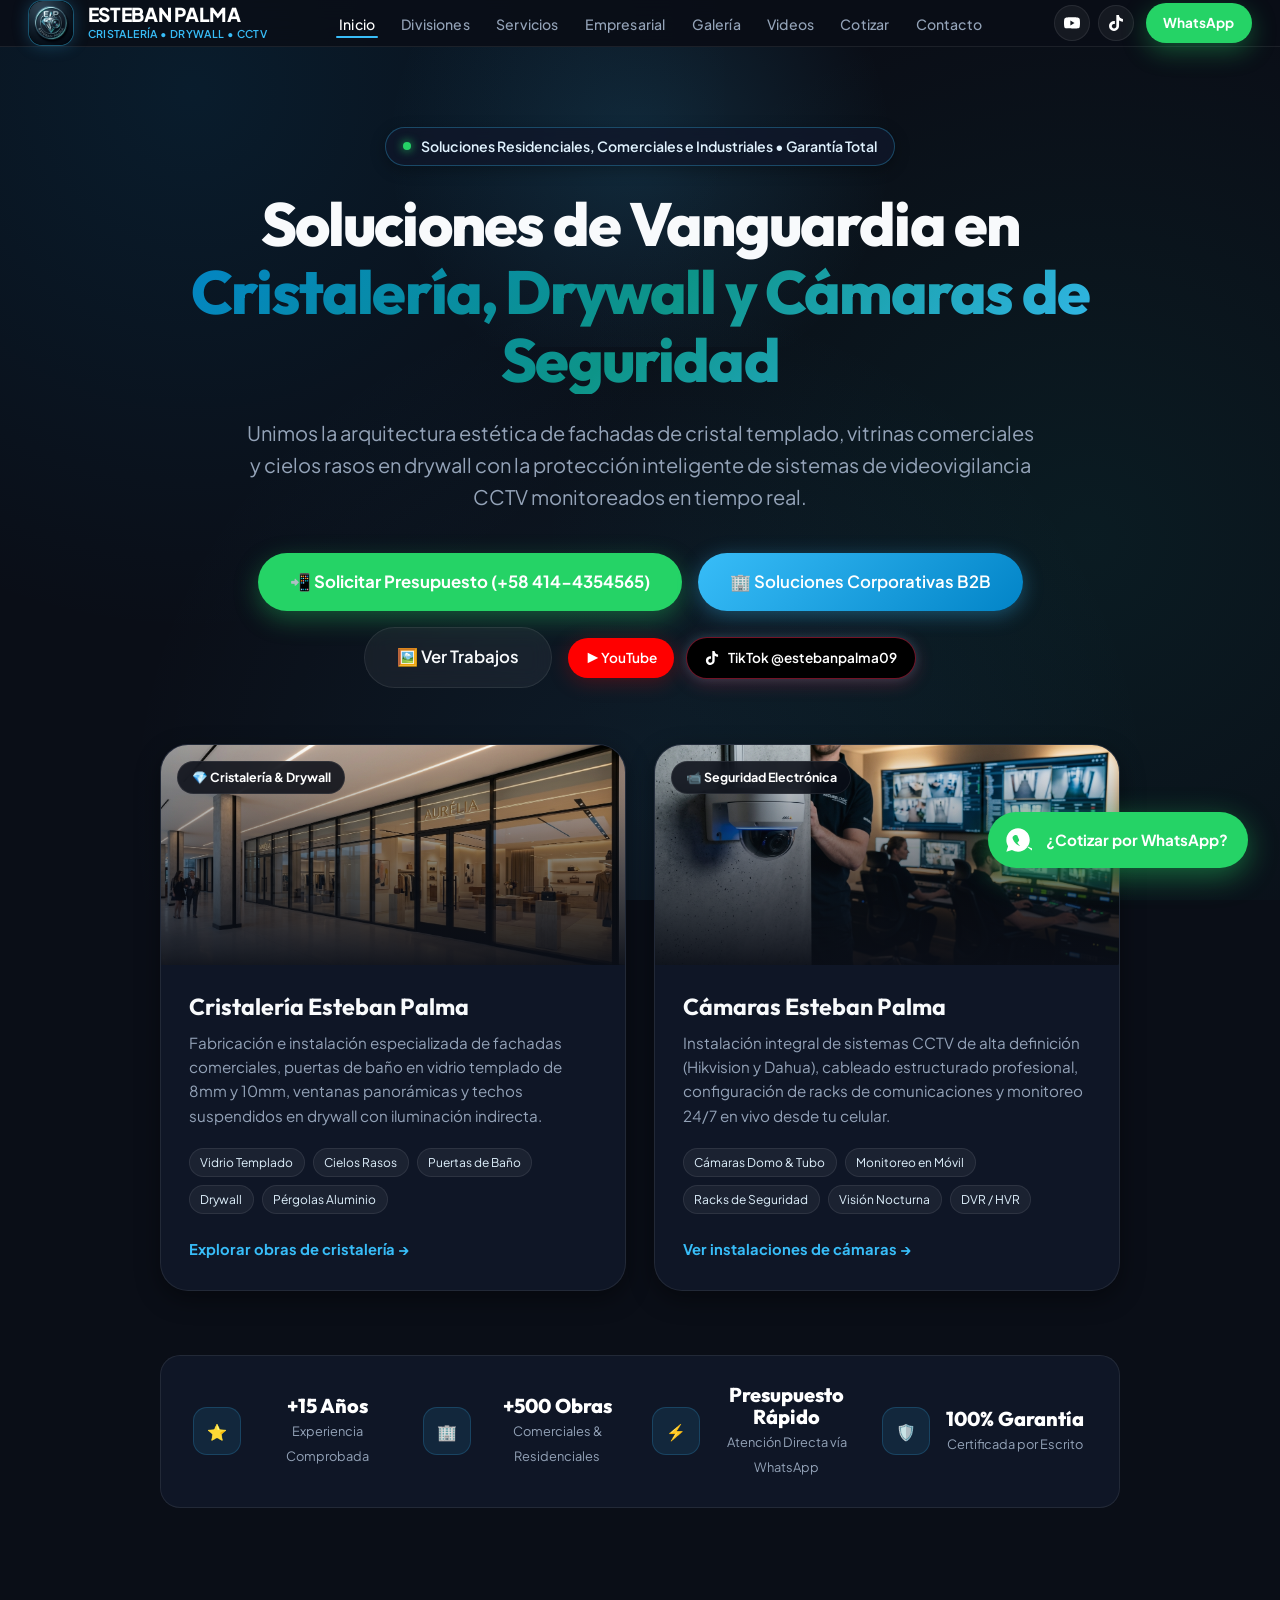
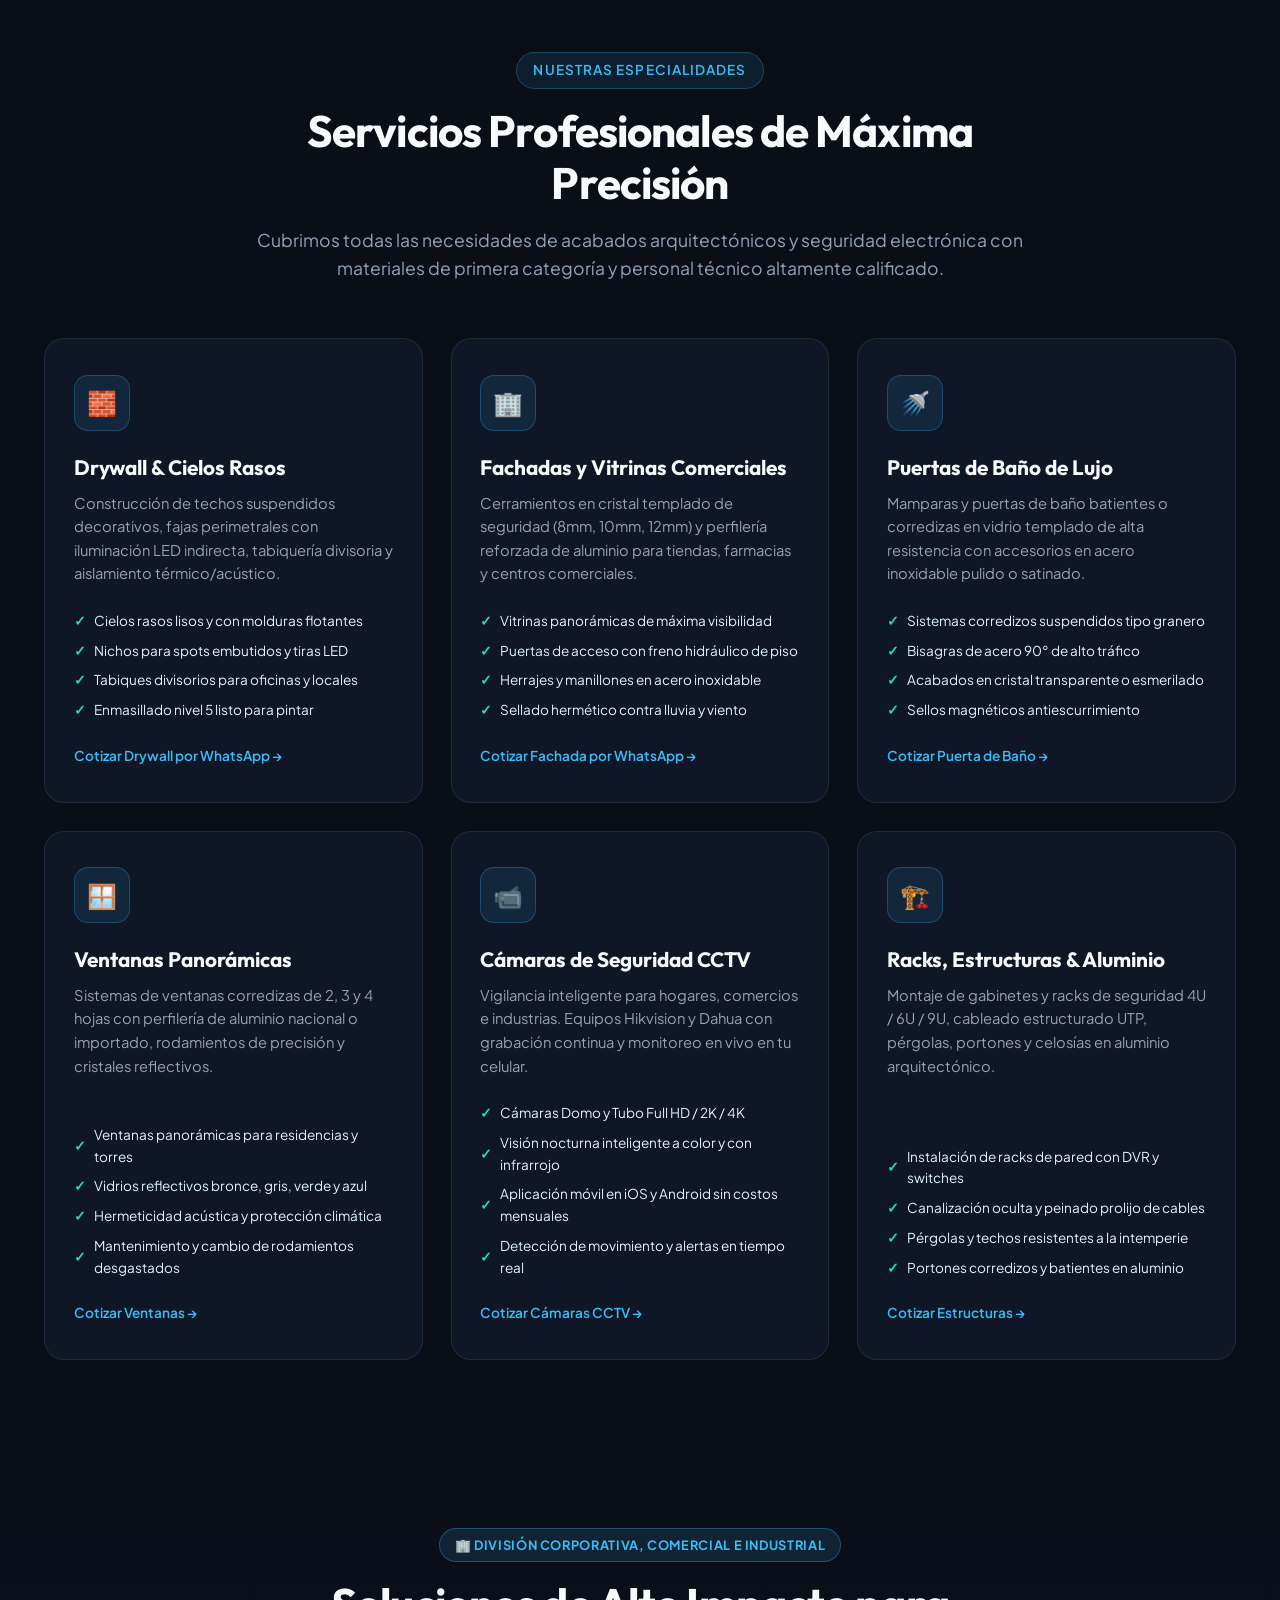
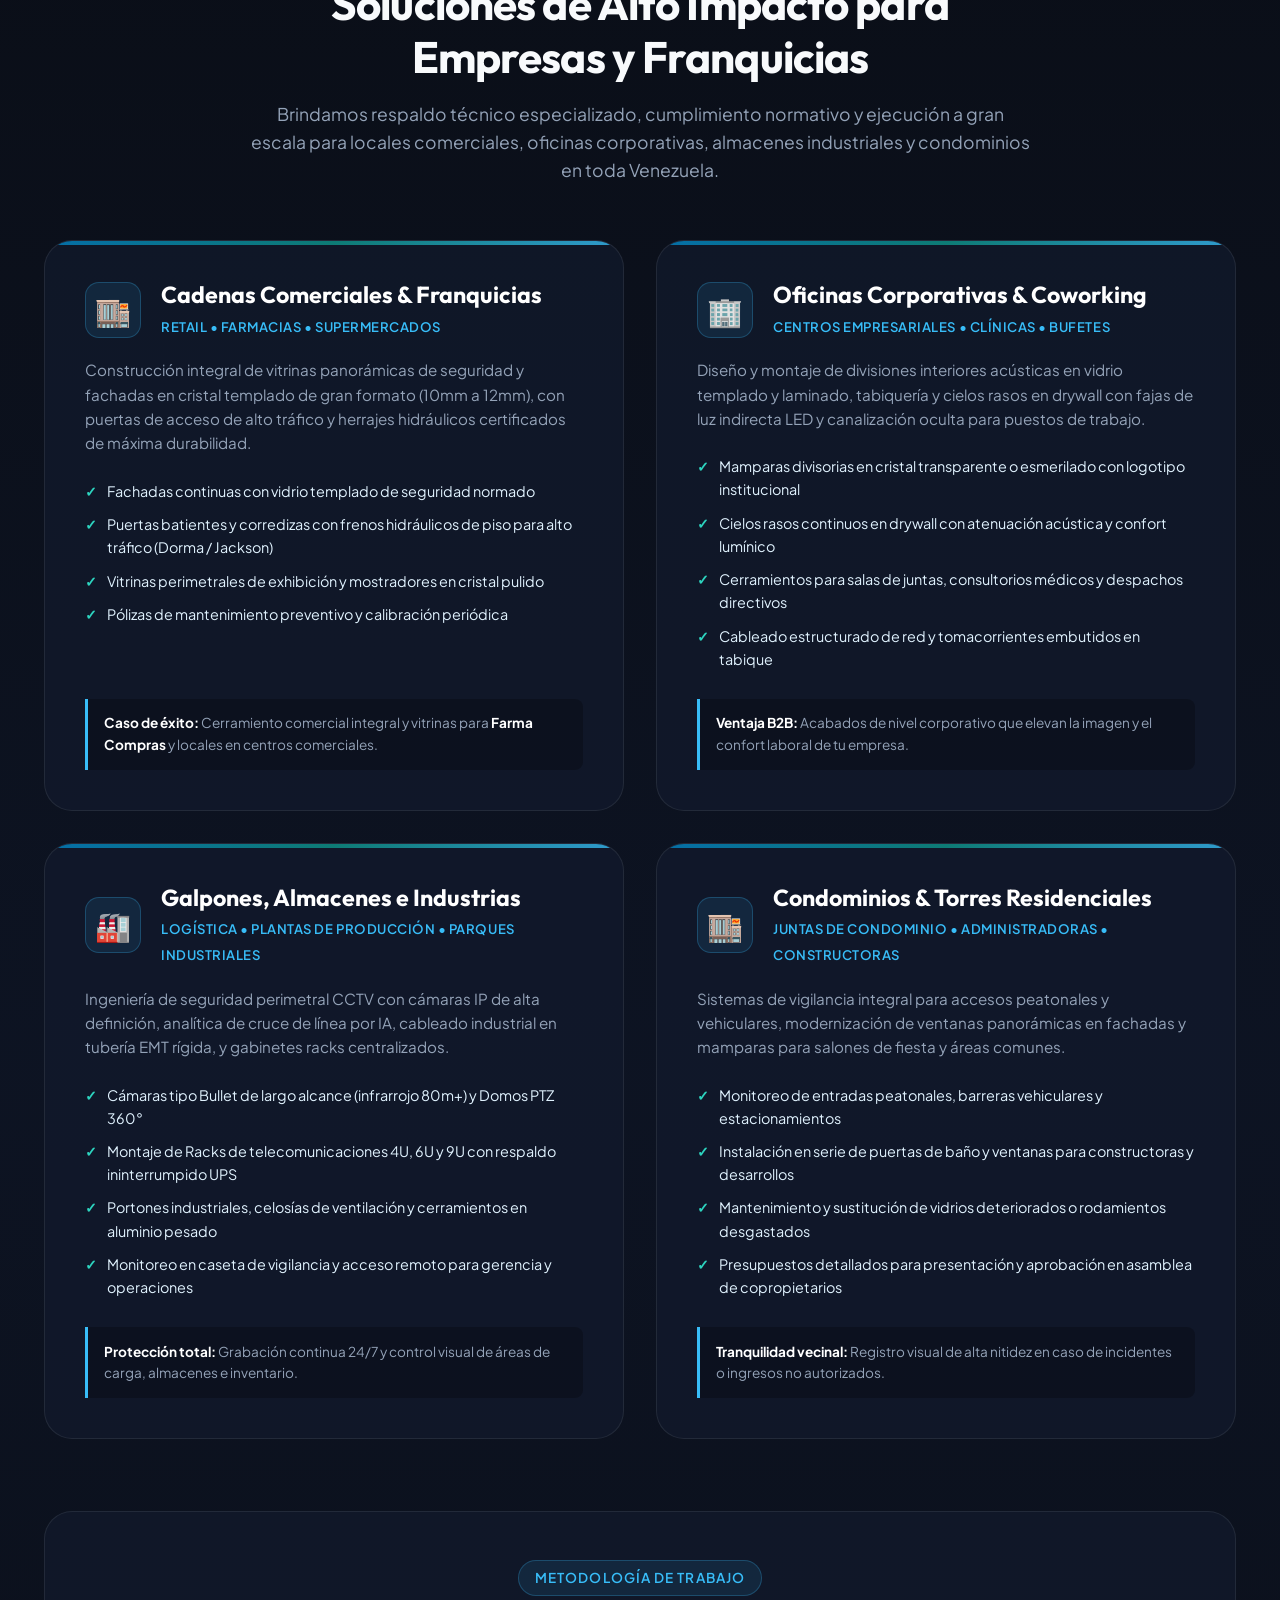
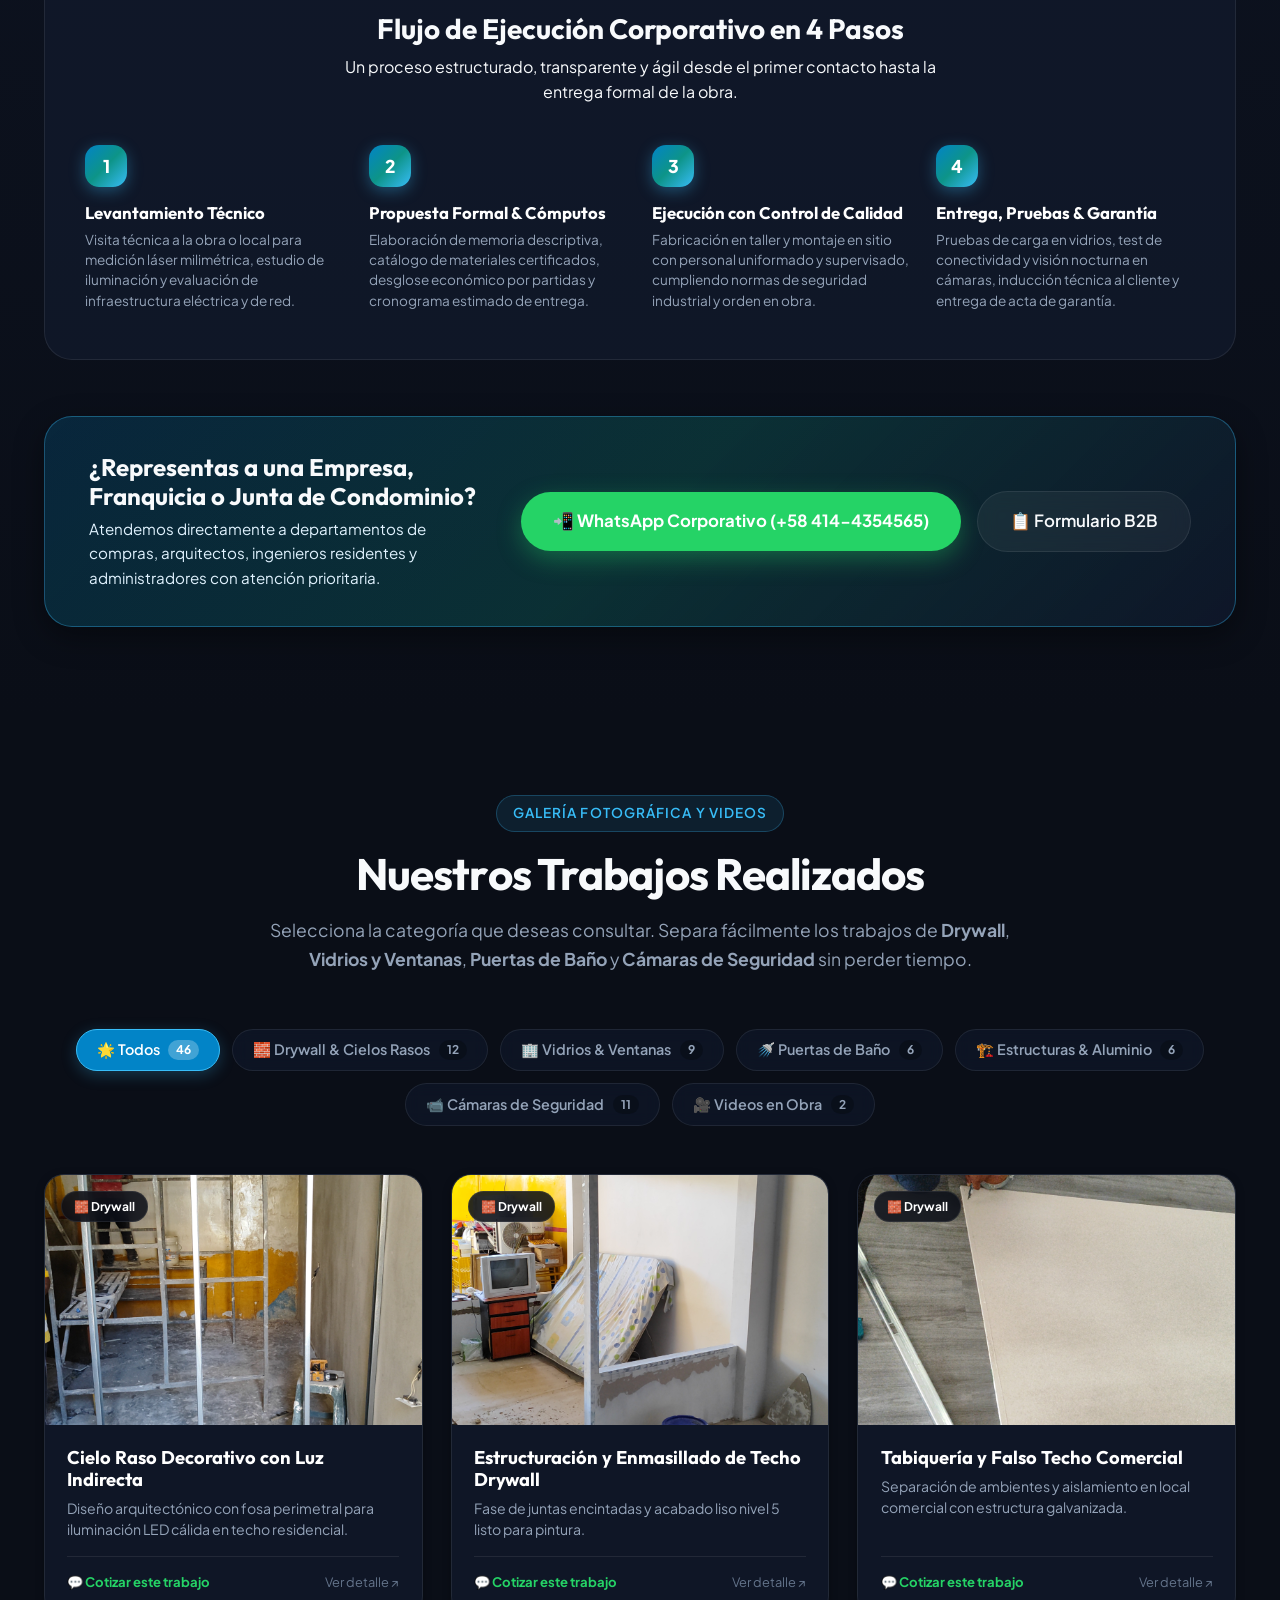
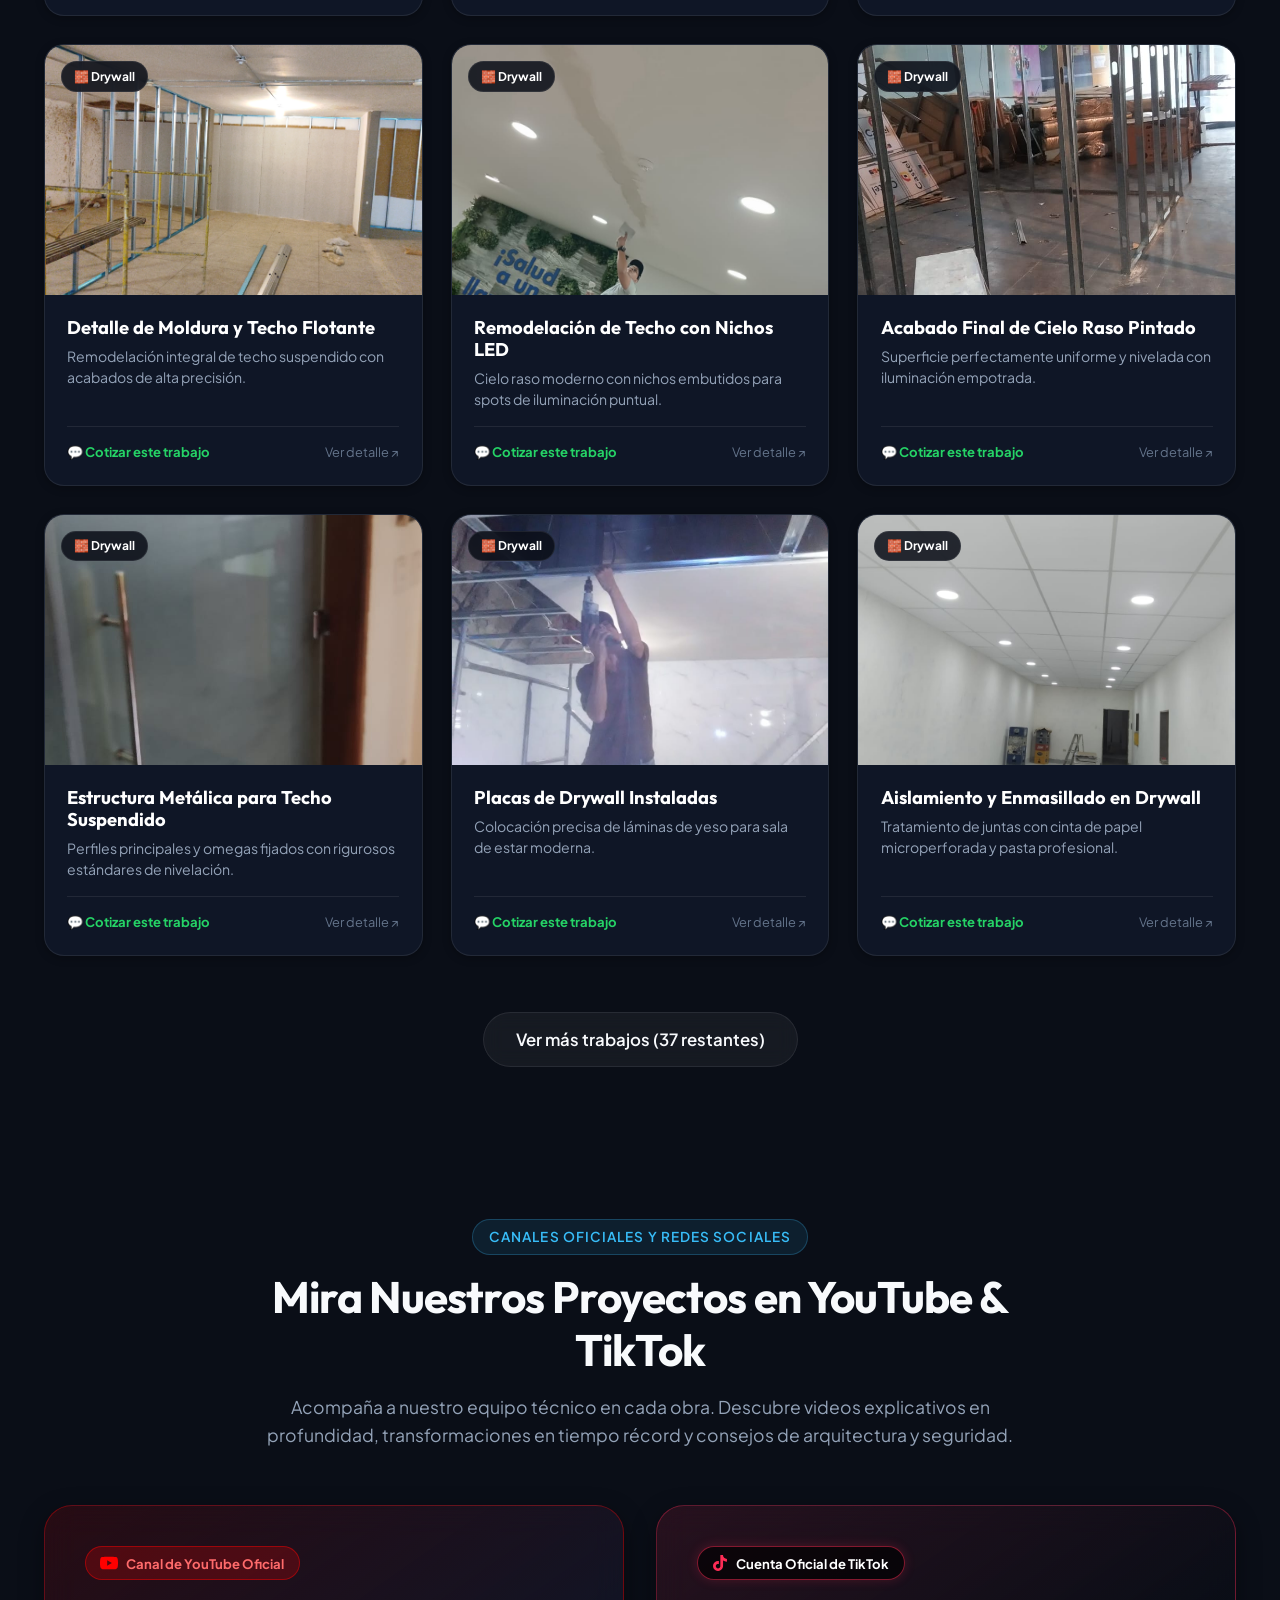
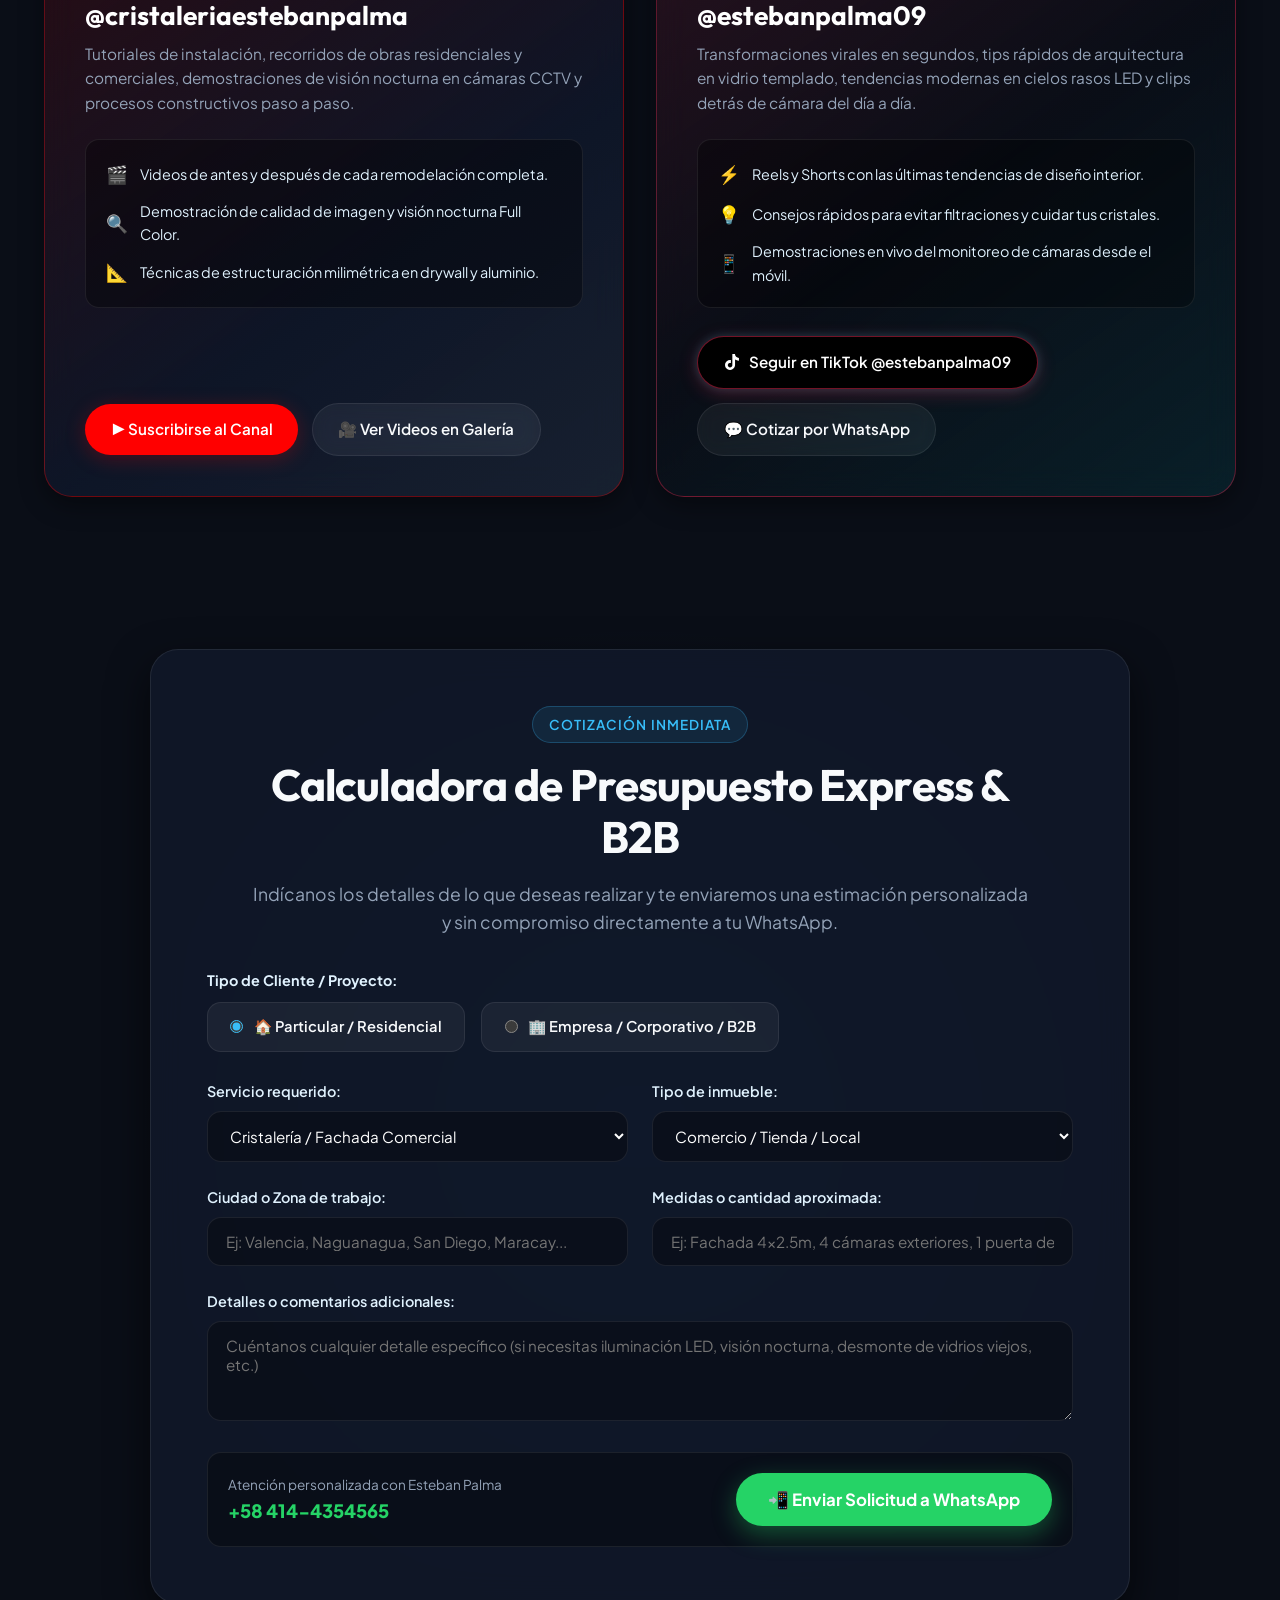
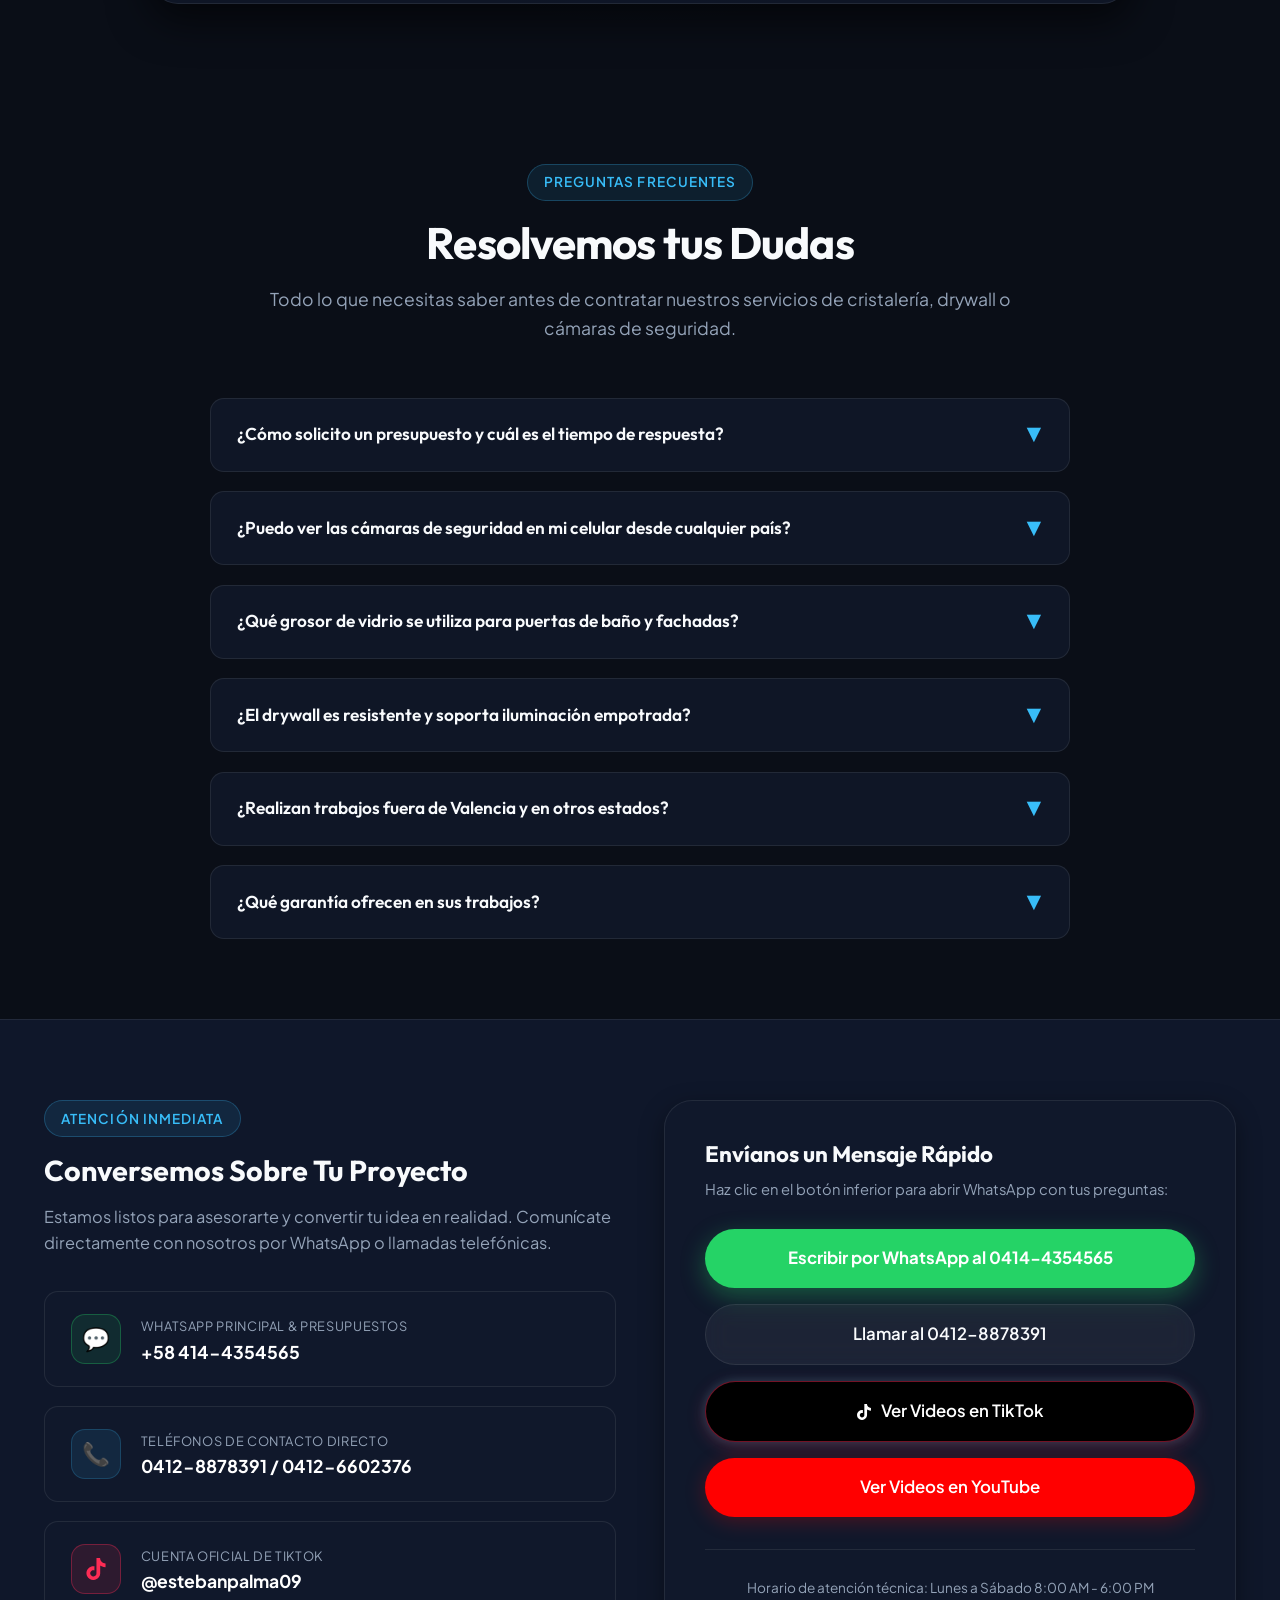
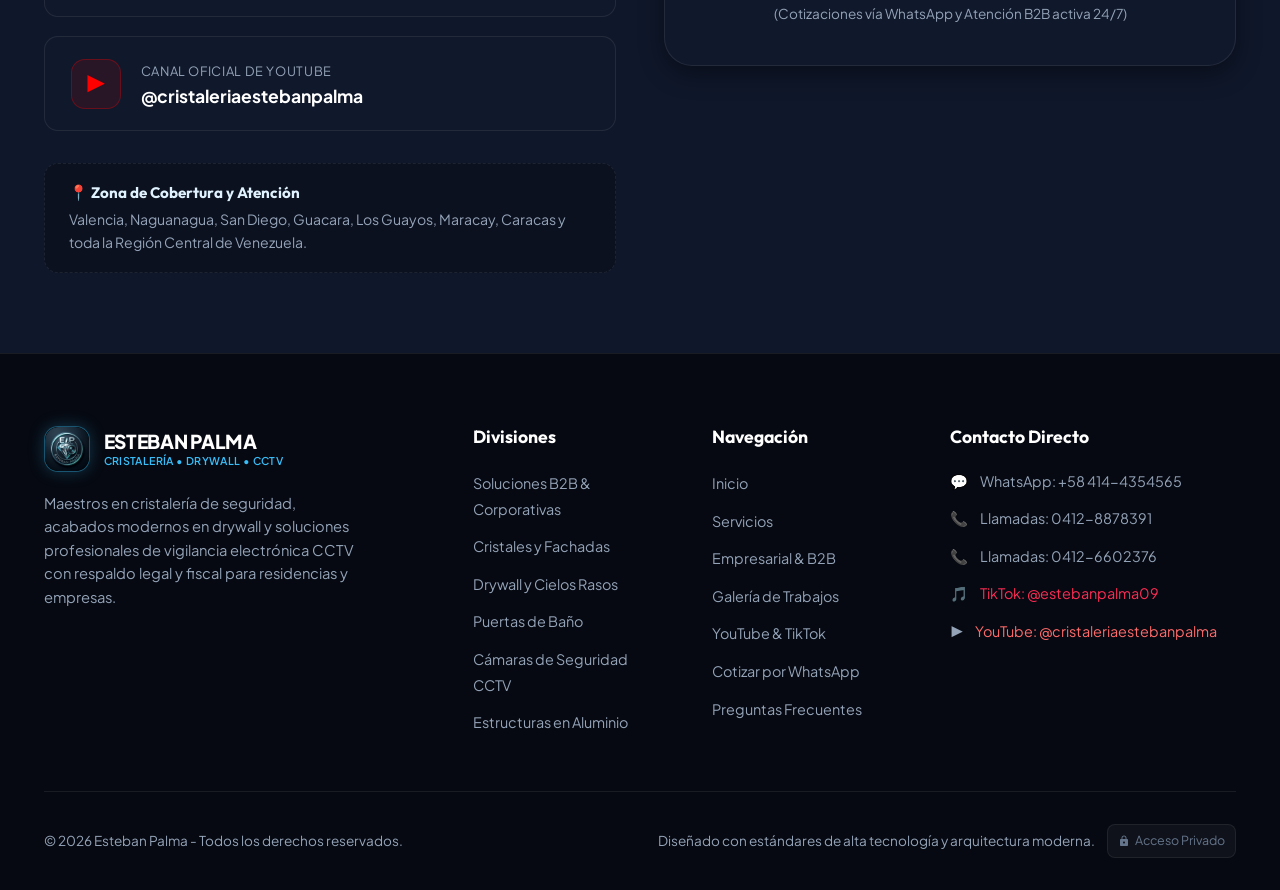
==== commit 079bd097: "fix: scroll-margin, mobile drawer, 320px responsive fixes y validacion cotizador" ====
--- a/index.html
+++ b/index.html
@@ -126,7 +126,7 @@
           <!-- Division 1: Cristalería & Drywall -->
           <div class="division-hero-card">
             <div class="division-card-img-wrap">
-              <img src="assets/hero_cristaleria.jpg" alt="Cristalería y Drywall Esteban Palma" loading="lazy" width="600" height="340" />
+              <img src="assets/hero_cristaleria.jpg" alt="Cristalería y Drywall Esteban Palma" width="600" height="340" decoding="async" />
               <div class="division-img-overlay"></div>
               <span class="division-pill">💎 Cristalería & Drywall</span>
             </div>
@@ -151,7 +151,7 @@
           <!-- Division 2: Cámaras de Seguridad -->
           <div class="division-hero-card">
             <div class="division-card-img-wrap">
-              <img src="assets/hero_camaras.jpg" alt="Cámaras de Seguridad Esteban Palma" loading="lazy" width="600" height="340" />
+              <img src="assets/hero_camaras.jpg" alt="Cámaras de Seguridad Esteban Palma" width="600" height="340" decoding="async" />
               <div class="division-img-overlay"></div>
               <span class="division-pill">📹 Seguridad Electrónica</span>
             </div>
@@ -664,7 +664,7 @@
           </p>
         </div>
 
-        <form id="quoteForm">
+        <form id="quoteForm" novalidate>
           <div class="quote-form-grid">
 
             <!-- Client Type Radio Selector -->
@@ -687,6 +687,7 @@
               <div class="form-group">
                 <label for="quoteCompanyName" class="form-label">Nombre de la Empresa / Razón Social:</label>
                 <input type="text" id="quoteCompanyName" class="form-control" placeholder="Ej: Farmacia San Juan, C.A. / Inversiones 2026" />
+                <span class="form-error-msg" id="quoteCompanyError" aria-live="polite"></span>
               </div>
               <div class="form-group">
                 <label for="quoteRif" class="form-label">RIF Comercial (Opcional):</label>
@@ -721,6 +722,7 @@
             <div class="form-group">
               <label for="quoteLocation" class="form-label">Ciudad o Zona de trabajo:</label>
               <input type="text" id="quoteLocation" class="form-control" placeholder="Ej: Valencia, Naguanagua, San Diego, Maracay..." required />
+              <span class="form-error-msg" id="quoteLocationError" aria-live="polite"></span>
             </div>
 
             <div class="form-group">
@@ -761,7 +763,7 @@
       <div class="faq-list">
         
         <div class="faq-item">
-          <div class="faq-header">
+          <div class="faq-header" role="button" tabindex="0" aria-expanded="false">
             <h4>¿Cómo solicito un presupuesto y cuál es el tiempo de respuesta?</h4>
             <span class="faq-icon">▼</span>
           </div>
@@ -773,7 +775,7 @@
         </div>
 
         <div class="faq-item">
-          <div class="faq-header">
+          <div class="faq-header" role="button" tabindex="0" aria-expanded="false">
             <h4>¿Puedo ver las cámaras de seguridad en mi celular desde cualquier país?</h4>
             <span class="faq-icon">▼</span>
           </div>
@@ -785,7 +787,7 @@
         </div>
 
         <div class="faq-item">
-          <div class="faq-header">
+          <div class="faq-header" role="button" tabindex="0" aria-expanded="false">
             <h4>¿Qué grosor de vidrio se utiliza para puertas de baño y fachadas?</h4>
             <span class="faq-icon">▼</span>
           </div>
@@ -797,7 +799,7 @@
         </div>
 
         <div class="faq-item">
-          <div class="faq-header">
+          <div class="faq-header" role="button" tabindex="0" aria-expanded="false">
             <h4>¿El drywall es resistente y soporta iluminación empotrada?</h4>
             <span class="faq-icon">▼</span>
           </div>
@@ -809,7 +811,7 @@
         </div>
 
         <div class="faq-item">
-          <div class="faq-header">
+          <div class="faq-header" role="button" tabindex="0" aria-expanded="false">
             <h4>¿Realizan trabajos fuera de Valencia y en otros estados?</h4>
             <span class="faq-icon">▼</span>
           </div>
@@ -821,7 +823,7 @@
         </div>
 
         <div class="faq-item">
-          <div class="faq-header">
+          <div class="faq-header" role="button" tabindex="0" aria-expanded="false">
             <h4>¿Qué garantía ofrecen en sus trabajos?</h4>
             <span class="faq-icon">▼</span>
           </div>
@@ -943,7 +945,7 @@
         <div class="footer-brand">
           <div class="brand-logo">
             <div class="logo-icon">
-              <img src="assets/logo_esteban_palma.jpg" alt="Logo Oficial Esteban Palma" class="brand-logo-img" />
+              <img src="assets/logo_esteban_palma.jpg" alt="Logo Oficial Esteban Palma" class="brand-logo-img" width="46" height="46" loading="lazy" decoding="async" />
             </div>
             <div class="brand-text">
               <span class="brand-title">ESTEBAN PALMA</span>
--- a/styles.css
+++ b/styles.css
@@ -75,8 +75,20 @@
 
 html {
   scroll-behavior: smooth;
+  scroll-padding-top: 84px;
   font-size: 16px;
   color-scheme: dark;
+}
+
+@media (prefers-reduced-motion: reduce) {
+  html {
+    scroll-behavior: auto;
+  }
+}
+
+section[id],
+#divisiones {
+  scroll-margin-top: 84px;
 }
 
 body {
@@ -544,6 +556,7 @@
 .badge-dot {
   width: 8px;
   height: 8px;
+  flex-shrink: 0;
   border-radius: 50%;
   background: var(--accent-whatsapp);
   box-shadow: 0 0 10px var(--accent-whatsapp);
@@ -852,6 +865,7 @@
   font-size: 1.65rem;
   margin-bottom: 0.6rem;
   color: #fff;
+  overflow-wrap: anywhere;
 }
 
 .channel-header p {
@@ -1358,7 +1372,7 @@
 /* Gallery Grid */
 .gallery-grid {
   display: grid;
-  grid-template-columns: repeat(auto-fill, minmax(320px, 1fr));
+  grid-template-columns: repeat(auto-fill, minmax(min(100%, 300px), 1fr));
   gap: 1.75rem;
   margin-bottom: 3.5rem;
 }
@@ -1709,8 +1723,15 @@
   display: flex;
   align-items: center;
   justify-content: space-between;
+  gap: 1rem;
   cursor: pointer;
   user-select: none;
+  transition: background var(--transition-fast);
+}
+
+.faq-header:focus-visible {
+  outline: 2px solid var(--primary-light);
+  outline-offset: -2px;
 }
 
 .faq-header h4 {
@@ -1721,6 +1742,7 @@
 .faq-icon {
   font-size: 1.2rem;
   color: var(--primary-light);
+  flex-shrink: 0;
   transition: transform var(--transition-fast);
 }
 
@@ -1791,6 +1813,10 @@
   transition: all var(--transition-fast);
 }
 
+.contact-method-card > div {
+  min-width: 0;
+}
+
 .contact-method-card:hover {
   border-color: var(--primary-light);
   transform: translateX(4px);
@@ -1840,6 +1866,25 @@
   font-size: 1.1rem;
   font-weight: 700;
   color: #fff;
+  overflow-wrap: anywhere;
+}
+
+/* Quote Form Validation Feedback */
+.form-control.input-error {
+  border-color: #f87171;
+  box-shadow: 0 0 0 3px rgba(248, 113, 113, 0.2);
+}
+
+.form-error-msg {
+  display: block;
+  margin-top: 0.4rem;
+  font-size: 0.82rem;
+  font-weight: 500;
+  color: #fca5a5;
+}
+
+.form-error-msg:empty {
+  display: none;
 }
 
 .coverage-box {
@@ -2298,15 +2343,18 @@
 
   .nav-menu {
     position: fixed;
-    top: 65px;
+    top: 100%;
     left: 0;
     width: 100%;
+    max-height: calc(100dvh - 74px);
+    overflow-y: auto;
+    overscroll-behavior: contain;
     background: rgba(10, 14, 23, 0.98);
     backdrop-filter: blur(25px);
     -webkit-backdrop-filter: blur(25px);
     flex-direction: column;
-    padding: 2rem 1.5rem;
-    gap: 1.25rem;
+    padding: 1.25rem 1.5rem 1.75rem;
+    gap: 0.25rem;
     border-bottom: 1px solid var(--border-glass);
     box-shadow: 0 20px 40px rgba(0, 0, 0, 0.7);
     display: none;
@@ -2324,9 +2372,11 @@
   }
 
   .nav-link {
-    font-size: 1.1rem;
-    padding: 0.5rem 0;
-    display: block;
+    font-size: 1.05rem;
+    padding: 0.65rem 0.25rem;
+    min-height: 48px;
+    display: flex;
+    align-items: center;
     border-bottom: 1px solid rgba(255, 255, 255, 0.05);
   }
 
@@ -2558,23 +2608,43 @@
     right: 0.5rem;
   }
 
-  /* Floating WhatsApp on mobile */
+  /* Wrap long button labels safely on 320px screens */
+  .btn {
+    white-space: normal;
+    line-height: 1.35;
+  }
+
+  .btn-lg {
+    padding: 0.9rem 1.25rem;
+    font-size: 0.98rem;
+  }
+
+  /* Compact container cards on narrow mobile viewports */
+  .channel-card,
+  .corporate-card {
+    padding: 1.6rem 1.25rem;
+  }
+
+  .workflow-wrap {
+    margin-top: 2.5rem;
+    padding: 1.75rem 1.25rem;
+  }
+
+  .contact-method-card {
+    padding: 1rem 1.15rem;
+    gap: 0.9rem;
+  }
+
+  /* Floating WhatsApp hidden on mobile to avoid duplicating sticky action bar */
   .floating-whatsapp {
-    bottom: 5.2rem;
-    right: 1rem;
-    padding: 0.7rem;
-    box-shadow: 0 4px 15px rgba(37, 211, 102, 0.4);
-  }
-
-  .floating-whatsapp span {
     display: none;
   }
 
   .back-to-top {
-    bottom: 5.2rem;
+    bottom: calc(4.8rem + env(safe-area-inset-bottom, 0px));
     left: 1rem;
-    width: 40px;
-    height: 40px;
+    width: 42px;
+    height: 42px;
   }
 
   /* Footer */
